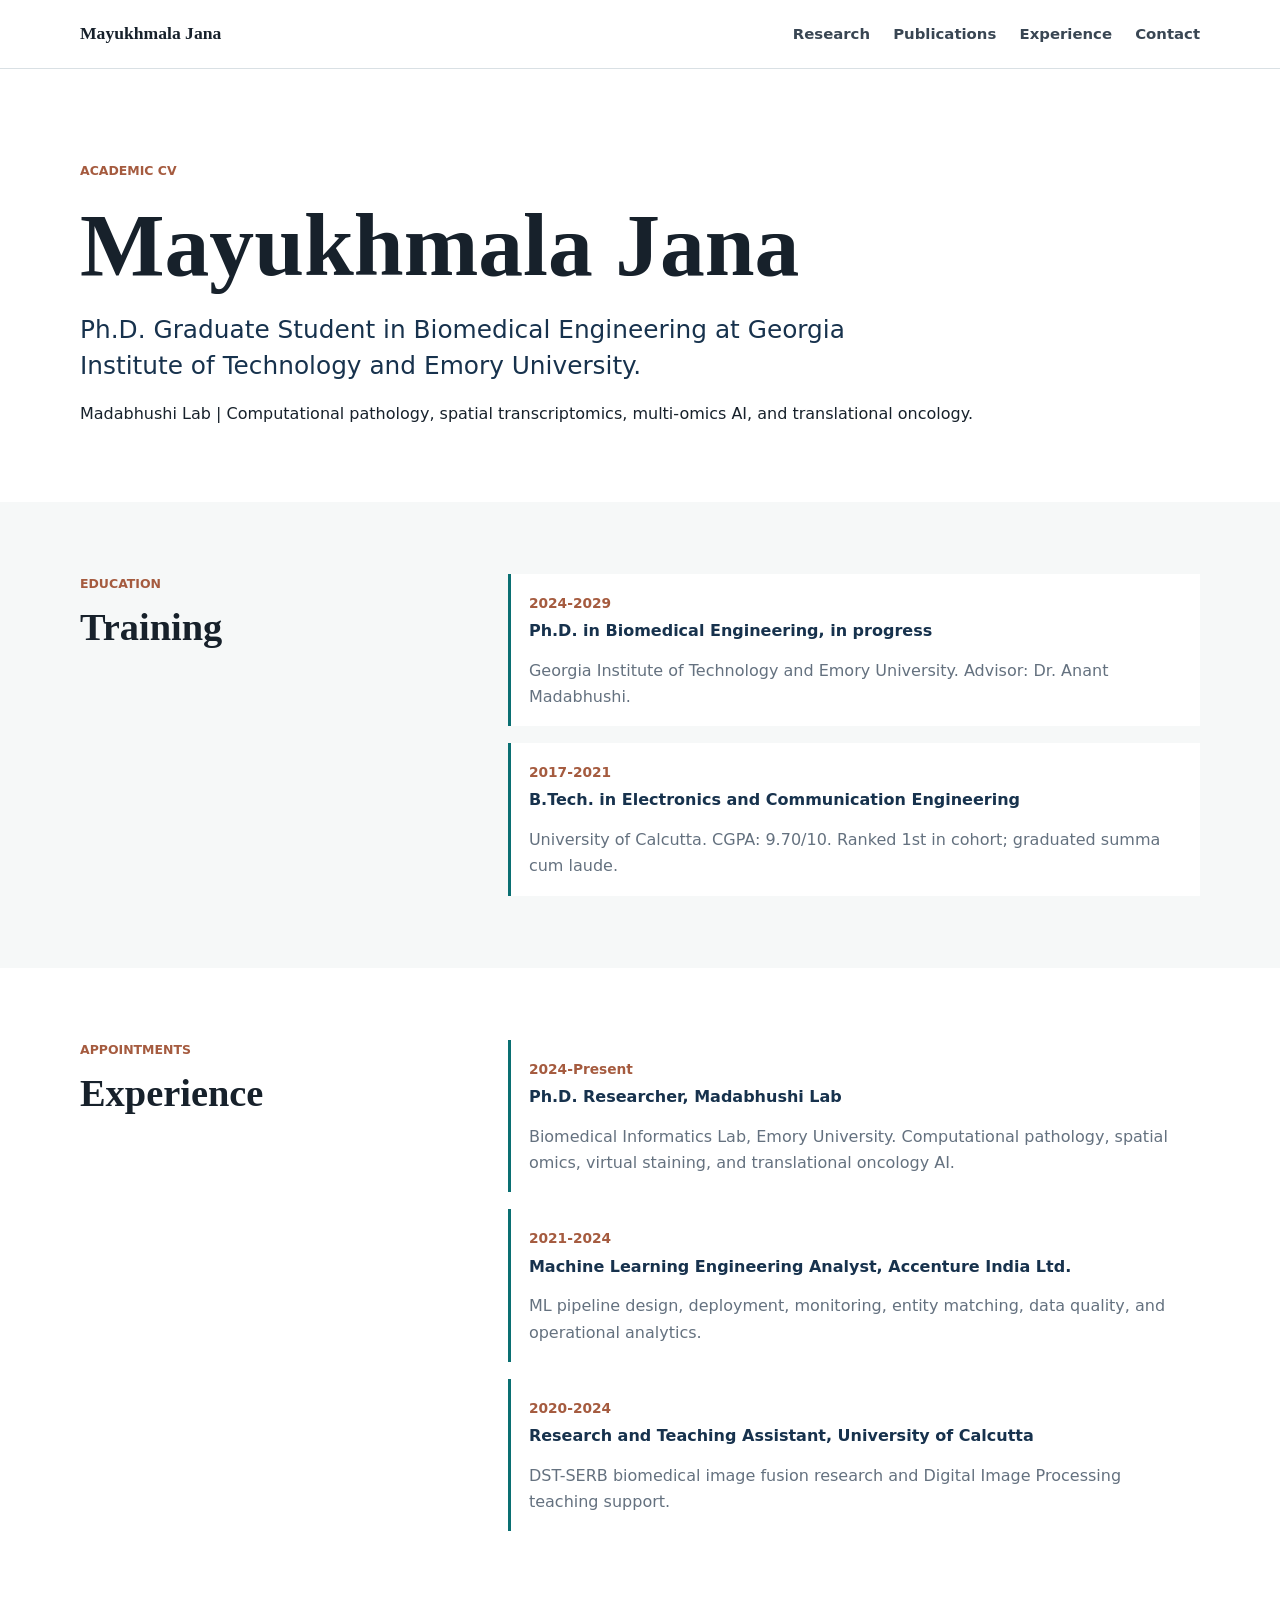
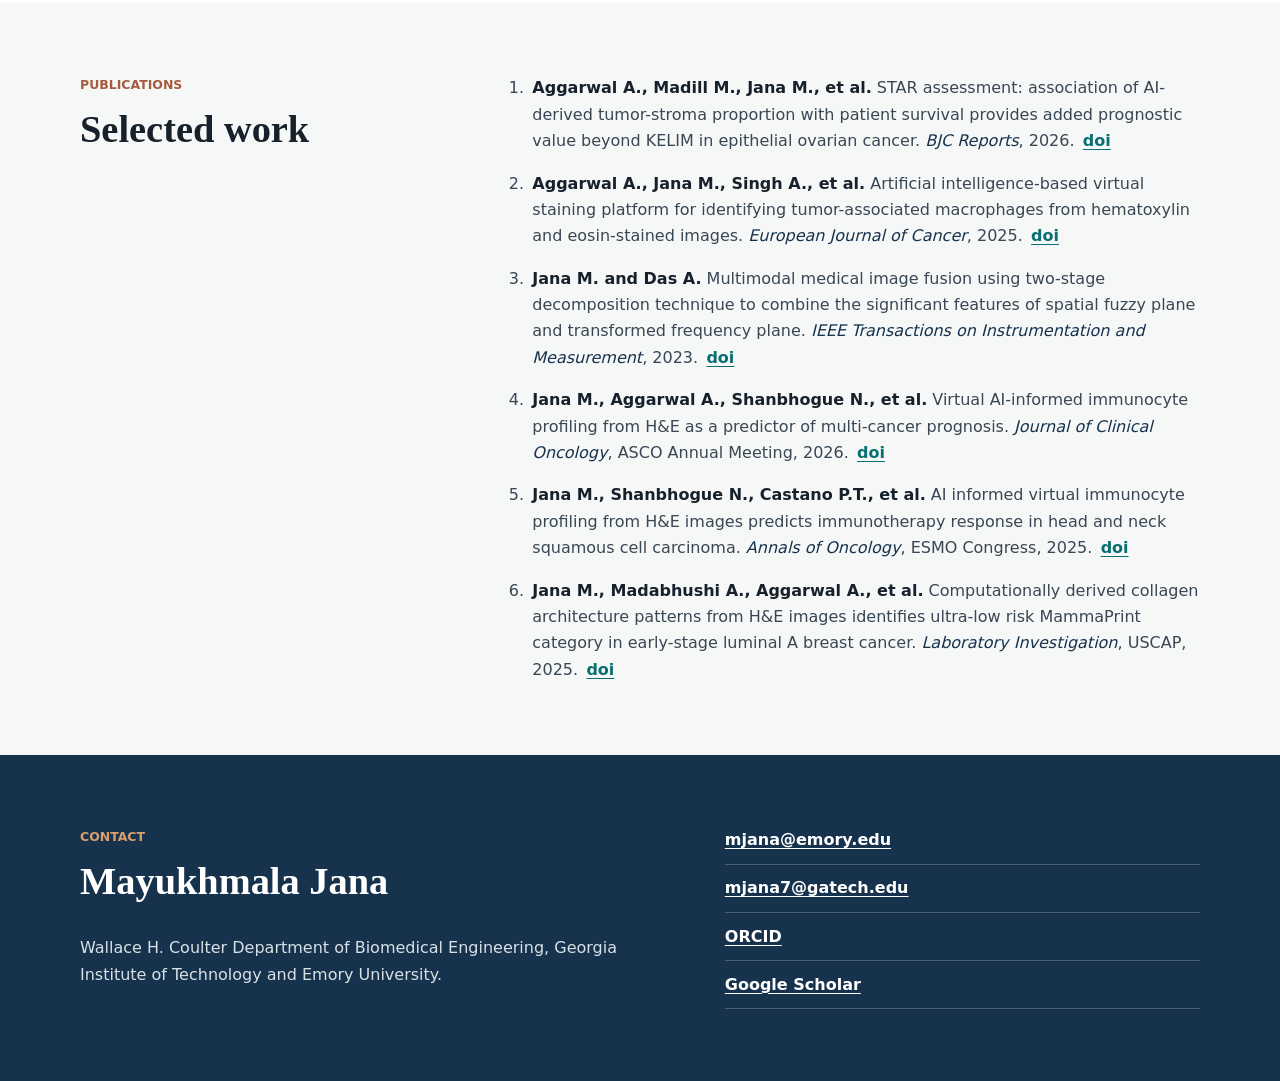
==== cv.html @ d1a008d0 "Add files via upload" ====
<!doctype html>
<html lang="en">
  <head>
    <meta charset="utf-8" />
    <meta name="viewport" content="width=device-width, initial-scale=1" />
    <title>CV | Mayukhmala Jana</title>
    <meta name="description" content="Academic CV of Mayukhmala Jana." />
    <link rel="canonical" href="https://mayukhmalajana.github.io/cv.html" />
    <link rel="stylesheet" href="styles.css" />
  </head>
  <body>
    <a class="skip-link" href="#main">Skip to content</a>
    <header class="site-header">
      <div class="header-inner">
        <a class="site-name" href="index.html">Mayukhmala Jana</a>
        <nav class="nav" aria-label="Primary navigation">
          <a href="index.html#research">Research</a>
          <a href="index.html#publications">Publications</a>
          <a href="index.html#experience">Experience</a>
          <a href="index.html#contact">Contact</a>
        </nav>
      </div>
    </header>

    <main id="main">
      <section class="intro cv-intro">
        <p class="kicker">Academic CV</p>
        <h1>Mayukhmala Jana</h1>
        <p class="lead">
          Ph.D. Graduate Student in Biomedical Engineering at Georgia Institute of Technology and Emory University.
        </p>
        <p>
          Madabhushi Lab | Computational pathology, spatial transcriptomics, multi-omics AI, and translational oncology.
        </p>
      </section>

      <section class="section section-muted">
        <div class="section-layout">
          <div class="section-title">
            <p class="kicker">Education</p>
            <h2>Training</h2>
          </div>
          <div class="section-body">
            <div class="timeline">
              <article>
                <span class="date">2024-2029</span>
                <h3>Ph.D. in Biomedical Engineering, in progress</h3>
                <p>Georgia Institute of Technology and Emory University. Advisor: Dr. Anant Madabhushi.</p>
              </article>
              <article>
                <span class="date">2017-2021</span>
                <h3>B.Tech. in Electronics and Communication Engineering</h3>
                <p>University of Calcutta. CGPA: 9.70/10. Ranked 1st in cohort; graduated summa cum laude.</p>
              </article>
            </div>
          </div>
        </div>
      </section>

      <section class="section">
        <div class="section-layout">
          <div class="section-title">
            <p class="kicker">Appointments</p>
            <h2>Experience</h2>
          </div>
          <div class="section-body">
            <div class="timeline">
              <article>
                <span class="date">2024-Present</span>
                <h3>Ph.D. Researcher, Madabhushi Lab</h3>
                <p>Biomedical Informatics Lab, Emory University. Computational pathology, spatial omics, virtual staining, and translational oncology AI.</p>
              </article>
              <article>
                <span class="date">2021-2024</span>
                <h3>Machine Learning Engineering Analyst, Accenture India Ltd.</h3>
                <p>ML pipeline design, deployment, monitoring, entity matching, data quality, and operational analytics.</p>
              </article>
              <article>
                <span class="date">2020-2024</span>
                <h3>Research and Teaching Assistant, University of Calcutta</h3>
                <p>DST-SERB biomedical image fusion research and Digital Image Processing teaching support.</p>
              </article>
            </div>
          </div>
        </div>
      </section>

      <section class="section section-muted">
        <div class="section-layout">
          <div class="section-title">
            <p class="kicker">Publications</p>
            <h2>Selected work</h2>
          </div>
          <div class="section-body">
            <ol class="publication-list">
              <li><strong>Aggarwal A., Madill M., Jana M., et al.</strong> STAR assessment: association of AI-derived tumor-stroma proportion with patient survival provides added prognostic value beyond KELIM in epithelial ovarian cancer. <em>BJC Reports</em>, 2026. <a href="https://doi.org/10.1038/s44276-026-00205-1">doi</a></li>
              <li><strong>Aggarwal A., Jana M., Singh A., et al.</strong> Artificial intelligence-based virtual staining platform for identifying tumor-associated macrophages from hematoxylin and eosin-stained images. <em>European Journal of Cancer</em>, 2025. <a href="https://doi.org/10.1016/j.ejca.2025.115390">doi</a></li>
              <li><strong>Jana M. and Das A.</strong> Multimodal medical image fusion using two-stage decomposition technique to combine the significant features of spatial fuzzy plane and transformed frequency plane. <em>IEEE Transactions on Instrumentation and Measurement</em>, 2023. <a href="https://doi.org/10.1109/TIM.2023.3240222">doi</a></li>
              <li><strong>Jana M., Aggarwal A., Shanbhogue N., et al.</strong> Virtual AI-informed immunocyte profiling from H&amp;E as a predictor of multi-cancer prognosis. <em>Journal of Clinical Oncology</em>, ASCO Annual Meeting, 2026. <a href="https://doi.org/10.1200/jco.2026.44.16_suppl.3118">doi</a></li>
              <li><strong>Jana M., Shanbhogue N., Castano P.T., et al.</strong> AI informed virtual immunocyte profiling from H&amp;E images predicts immunotherapy response in head and neck squamous cell carcinoma. <em>Annals of Oncology</em>, ESMO Congress, 2025. <a href="https://doi.org/10.1016/j.annonc.2025.08.2037">doi</a></li>
              <li><strong>Jana M., Madabhushi A., Aggarwal A., et al.</strong> Computationally derived collagen architecture patterns from H&amp;E images identifies ultra-low risk MammaPrint category in early-stage luminal A breast cancer. <em>Laboratory Investigation</em>, USCAP, 2025. <a href="https://doi.org/10.1016/j.labinv.2024.102395">doi</a></li>
            </ol>
          </div>
        </div>
      </section>

      <section class="contact">
        <div class="contact-inner">
          <div>
            <p class="kicker">Contact</p>
            <h2>Mayukhmala Jana</h2>
            <p>Wallace H. Coulter Department of Biomedical Engineering, Georgia Institute of Technology and Emory University.</p>
          </div>
          <div class="contact-links">
            <a href="mailto:mjana@emory.edu">mjana@emory.edu</a>
            <a href="mailto:mjana7@gatech.edu">mjana7@gatech.edu</a>
            <a href="https://orcid.org/0000-0002-0179-8240">ORCID</a>
            <a href="https://scholar.google.com/citations?user=GuKIK5QAAAAJ">Google Scholar</a>
          </div>
        </div>
      </section>
    </main>
  </body>
</html>
---- styles.css ----
:root {
  --ink: #17212b;
  --ink-soft: #394653;
  --muted: #64717f;
  --paper: #ffffff;
  --paper-alt: #f6f8f8;
  --line: #d9e0e4;
  --line-strong: #b8c4ca;
  --navy: #17324d;
  --teal: #0a6f72;
  --teal-soft: #e5f0f0;
  --accent: #a55b3f;
  --max: 1120px;
}

* {
  box-sizing: border-box;
}

html {
  scroll-behavior: smooth;
}

body {
  margin: 0;
  color: var(--ink);
  background: var(--paper);
  font-family: Inter, ui-sans-serif, system-ui, -apple-system, BlinkMacSystemFont, "Segoe UI", sans-serif;
  font-size: 16px;
  line-height: 1.65;
  text-rendering: optimizeLegibility;
}

a {
  color: var(--teal);
  text-decoration-thickness: 1px;
  text-underline-offset: 3px;
}

a:hover,
a:focus-visible {
  color: var(--navy);
}

.skip-link {
  position: absolute;
  left: 1rem;
  top: -4rem;
  z-index: 20;
  background: var(--navy);
  color: #fff;
  padding: 0.75rem 1rem;
}

.skip-link:focus {
  top: 1rem;
}

.site-header {
  position: sticky;
  top: 0;
  z-index: 10;
  border-bottom: 1px solid var(--line);
  background: rgba(255, 255, 255, 0.96);
  backdrop-filter: blur(14px);
}

.header-inner,
.intro,
.section,
.contact-inner,
.footer {
  width: min(var(--max), calc(100% - 40px));
  margin: 0 auto;
}

.header-inner {
  display: flex;
  align-items: center;
  justify-content: space-between;
  gap: 1.25rem;
  min-height: 68px;
}

.site-name {
  color: var(--ink);
  font-family: Georgia, "Times New Roman", serif;
  font-size: 1.1rem;
  font-weight: 700;
  text-decoration: none;
}

.nav {
  display: flex;
  align-items: center;
  gap: clamp(0.8rem, 2vw, 1.45rem);
  color: var(--ink-soft);
  font-size: 0.93rem;
  font-weight: 650;
}

.nav a {
  color: inherit;
  text-decoration: none;
}

.intro {
  padding: 92px 0 58px;
}

.page-grid {
  display: grid;
  grid-template-columns: minmax(0, 1.45fr) minmax(280px, 0.55fr);
  gap: clamp(2rem, 6vw, 5rem);
  align-items: start;
}

.kicker {
  margin: 0 0 0.75rem;
  color: var(--accent);
  font-size: 0.78rem;
  font-weight: 750;
  text-transform: uppercase;
}

h1,
h2,
h3,
p {
  margin-top: 0;
}

h1,
h2 {
  color: var(--ink);
  font-family: Georgia, "Times New Roman", serif;
  font-weight: 700;
  line-height: 1.14;
}

h1 {
  max-width: 780px;
  margin-bottom: 1rem;
  font-size: clamp(3.25rem, 7vw, 5.8rem);
}

h2 {
  font-size: clamp(1.85rem, 3vw, 3rem);
}

h3 {
  color: var(--navy);
  font-size: 1rem;
  line-height: 1.35;
}

.lead {
  max-width: 780px;
  margin-bottom: 1.1rem;
  color: var(--navy);
  font-size: clamp(1.25rem, 2vw, 1.55rem);
  line-height: 1.45;
}

.intro-main > p:not(.kicker):not(.lead) {
  max-width: 760px;
  color: var(--ink-soft);
  font-size: 1.03rem;
}

.link-row {
  display: flex;
  flex-wrap: wrap;
  gap: 0.7rem;
  margin-top: 1.55rem;
}

.button {
  display: inline-flex;
  align-items: center;
  justify-content: center;
  min-height: 42px;
  border: 1px solid var(--line-strong);
  border-radius: 6px;
  background: #fff;
  color: var(--navy);
  padding: 0.62rem 0.9rem;
  font-size: 0.94rem;
  font-weight: 700;
  text-decoration: none;
}

.button.primary {
  border-color: var(--navy);
  background: var(--navy);
  color: #fff;
}

.profile-panel {
  border-top: 4px solid var(--navy);
  background: var(--paper-alt);
  padding: 1.25rem;
}

.profile-panel dl {
  display: grid;
  gap: 1rem;
  margin: 0;
}

.profile-panel dt {
  margin-bottom: 0.2rem;
  color: var(--muted);
  font-size: 0.74rem;
  font-weight: 800;
  text-transform: uppercase;
}

.profile-panel dd {
  margin: 0;
  color: var(--ink);
  font-weight: 650;
  line-height: 1.45;
}

.visual-band {
  border-top: 1px solid var(--line);
  border-bottom: 1px solid var(--line);
  background: var(--paper-alt);
}

.visual-band__image {
  width: min(var(--max), calc(100% - 40px));
  height: 18px;
  margin: 0 auto;
  background: linear-gradient(90deg, var(--navy), var(--teal) 45%, var(--accent));
}

.section {
  padding: 72px 0;
}

.section-muted {
  width: 100%;
  max-width: none;
  background: var(--paper-alt);
}

.section-muted > .section-layout,
.section-muted > .contact-inner {
  width: min(var(--max), calc(100% - 40px));
  margin: 0 auto;
}

.section-layout {
  display: grid;
  grid-template-columns: minmax(240px, 0.34fr) minmax(0, 0.66fr);
  gap: clamp(2rem, 6vw, 4.5rem);
  align-items: start;
}

.section-title h2 {
  margin-bottom: 0;
}

.section-body > p {
  color: var(--ink-soft);
  font-size: 1.03rem;
}

.research-list {
  display: grid;
  grid-template-columns: repeat(2, minmax(0, 1fr));
  border-top: 1px solid var(--line);
  border-left: 1px solid var(--line);
}

.research-list article {
  min-height: 190px;
  border-right: 1px solid var(--line);
  border-bottom: 1px solid var(--line);
  background: #fff;
  padding: 1.15rem;
}

.research-list p,
.timeline p,
.skills-grid p {
  margin-bottom: 0;
  color: var(--muted);
}

.timeline {
  display: grid;
  gap: 1.05rem;
}

.timeline article {
  border-left: 3px solid var(--teal);
  background: #fff;
  padding: 1rem 1.1rem;
}

.date {
  display: inline-block;
  margin-bottom: 0.35rem;
  color: var(--accent);
  font-size: 0.86rem;
  font-weight: 800;
}

.plain-list {
  display: grid;
  gap: 0.75rem;
  margin: 0;
  padding: 0;
  list-style: none;
}

.plain-list li {
  border-bottom: 1px solid var(--line);
  padding-bottom: 0.75rem;
  color: var(--ink-soft);
}

.pub-heading {
  margin: 2rem 0 0.85rem;
  padding-top: 1.25rem;
  border-top: 1px solid var(--line);
}

.pub-heading:first-child {
  margin-top: 0;
  padding-top: 0;
  border-top: 0;
}

.publication-list {
  display: grid;
  gap: 1rem;
  margin: 0;
  padding-left: 1.3rem;
}

.publication-list li {
  padding-left: 0.2rem;
  color: var(--ink-soft);
}

.publication-list strong {
  color: var(--ink);
}

.publication-list em {
  color: var(--navy);
  font-style: italic;
}

.publication-list a {
  display: inline-block;
  margin-left: 0.2rem;
  font-weight: 650;
  overflow-wrap: anywhere;
}

.subheading {
  margin: 2rem 0 0.9rem;
  padding-top: 1.3rem;
  border-top: 1px solid var(--line);
}

.skills-grid {
  display: grid;
  grid-template-columns: repeat(2, minmax(0, 1fr));
  gap: 1rem 1.3rem;
}

.skills-grid div {
  border-top: 3px solid var(--teal);
  background: #fff;
  padding: 1rem 1.05rem;
}

.contact {
  background: var(--navy);
  color: #fff;
}

.contact-inner {
  display: grid;
  grid-template-columns: minmax(0, 0.55fr) minmax(0, 0.45fr);
  gap: clamp(2rem, 6vw, 4rem);
  padding: 72px 0;
}

.contact h2,
.contact p {
  color: #fff;
}

.contact .kicker {
  color: #d8a06f;
}

.contact p {
  color: #d8e1e5;
}

.contact-links {
  display: grid;
  gap: 0.65rem;
}

.contact-links a {
  border-bottom: 1px solid rgba(255, 255, 255, 0.22);
  color: #fff;
  padding-bottom: 0.65rem;
  font-weight: 700;
  overflow-wrap: anywhere;
}

.footer {
  padding: 26px 0;
  color: var(--muted);
  font-size: 0.92rem;
}

.footer p {
  margin: 0;
}

@media (max-width: 900px) {
  .page-grid,
  .section-layout,
  .contact-inner {
    grid-template-columns: 1fr;
  }

  .intro {
    padding-top: 64px;
  }

  .profile-panel {
    max-width: 560px;
  }

  .research-list,
  .skills-grid {
    grid-template-columns: 1fr;
  }
}

@media (max-width: 680px) {
  .header-inner,
  .intro,
  .section,
  .section-muted > .section-layout,
  .contact-inner,
  .footer,
  .visual-band__image {
    width: min(100% - 28px, var(--max));
  }

  .header-inner {
    align-items: flex-start;
    flex-direction: column;
    min-height: 0;
    padding: 0.85rem 0;
  }

  .nav {
    flex-wrap: wrap;
    gap: 0.55rem 0.9rem;
  }

  h1 {
    font-size: 3rem;
  }

  .link-row {
    display: grid;
  }

  .button {
    width: 100%;
  }

  .section,
  .contact-inner {
    padding: 52px 0;
  }
}

@media (prefers-reduced-motion: reduce) {
  *,
  *::before,
  *::after {
    scroll-behavior: auto !important;
  }
}
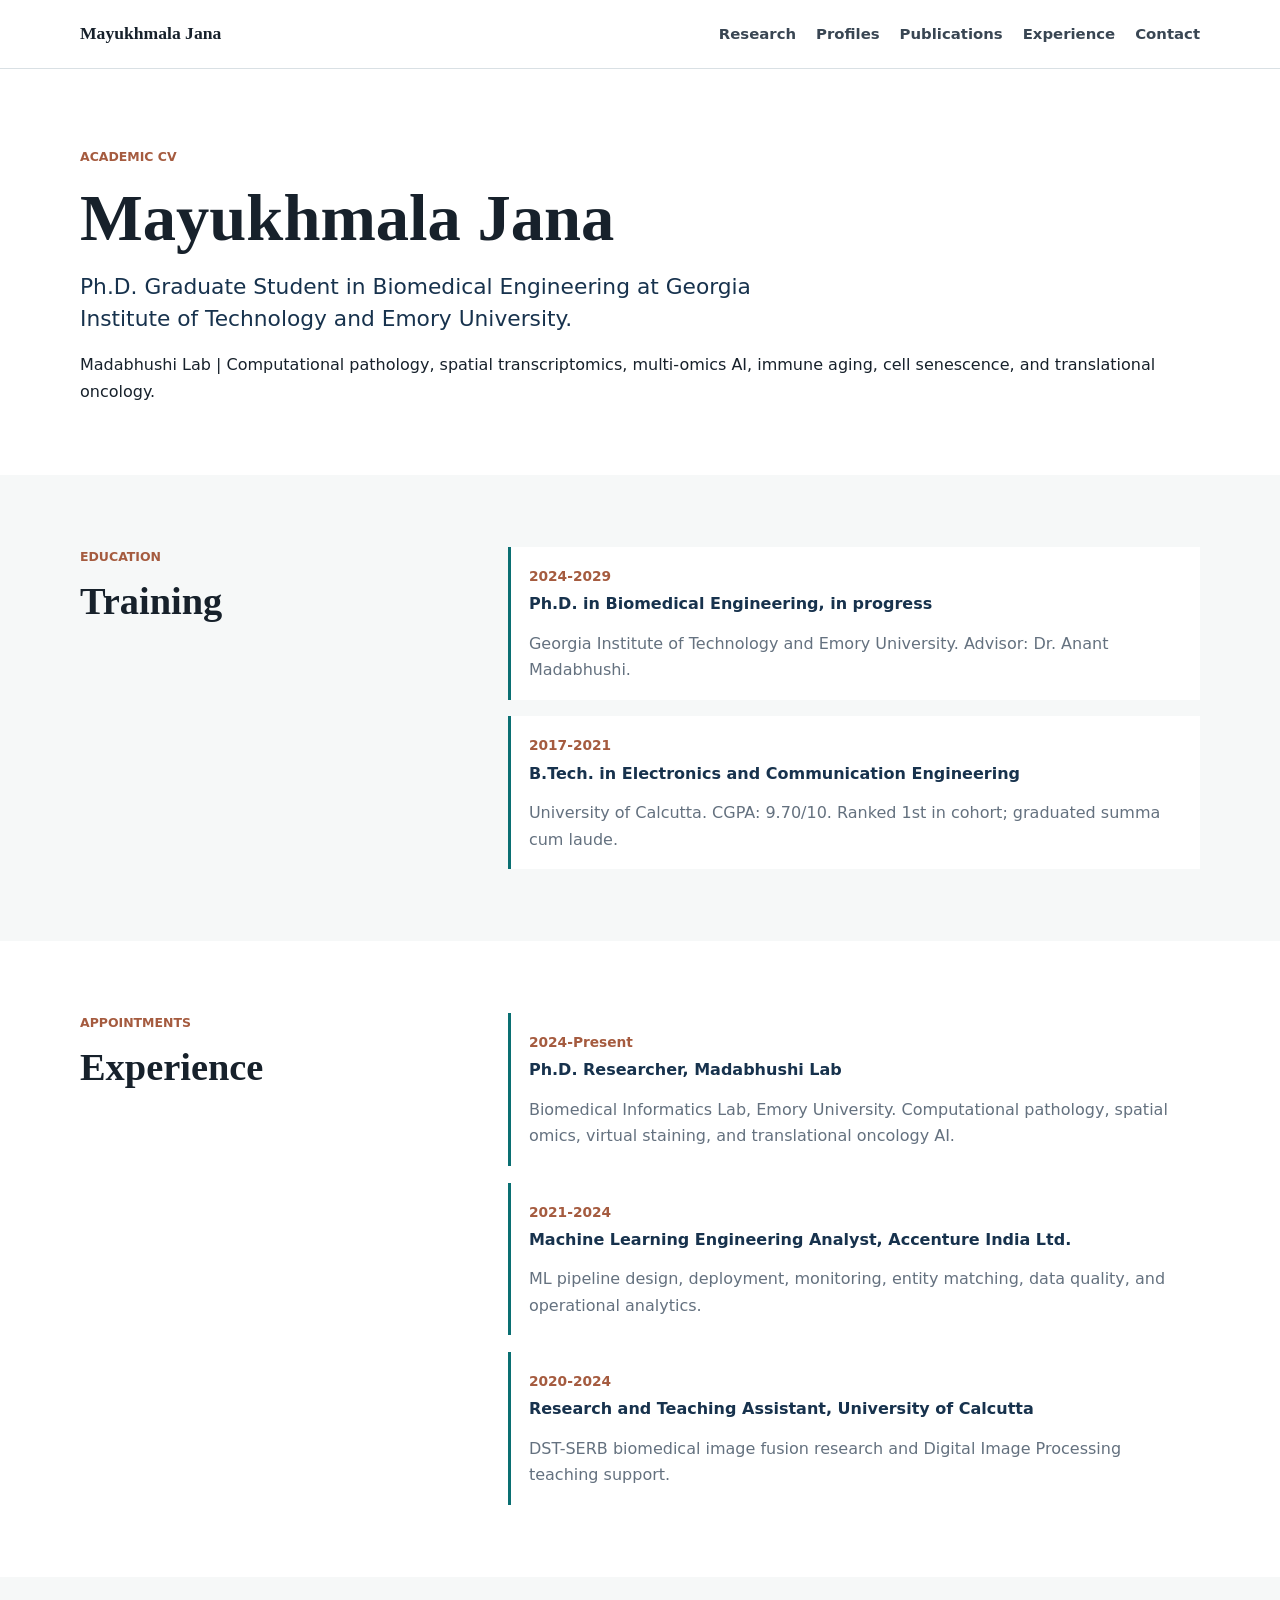
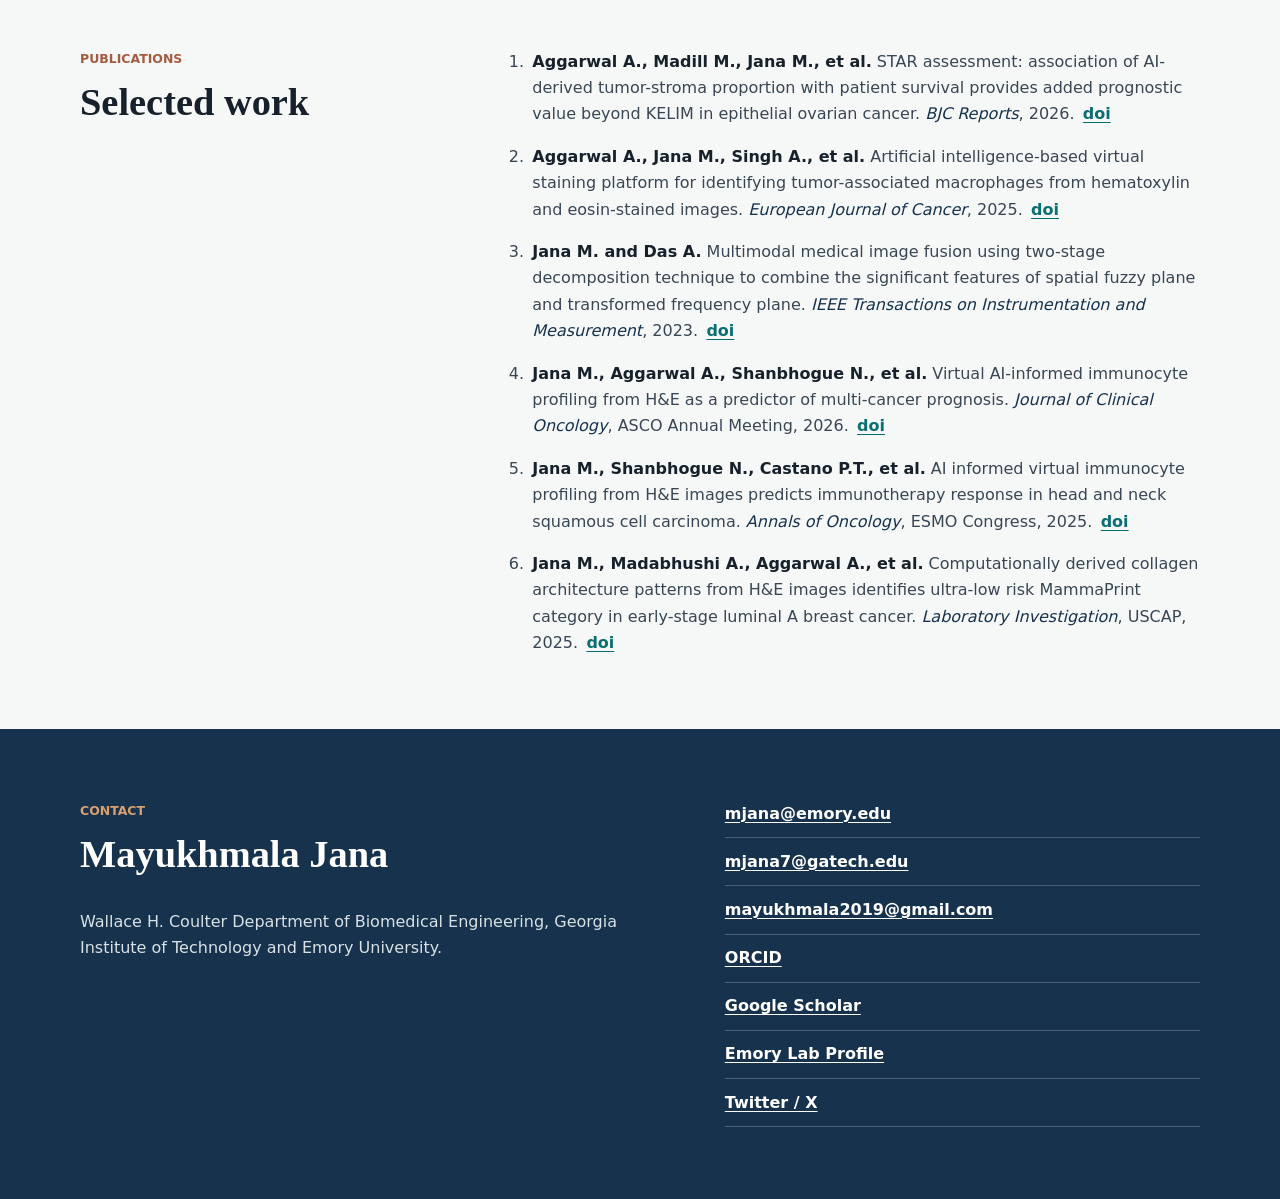
==== commit 946d153a: "Add files via upload" ====
--- a/cv.html
+++ b/cv.html
@@ -15,6 +15,7 @@
         <a class="site-name" href="index.html">Mayukhmala Jana</a>
         <nav class="nav" aria-label="Primary navigation">
           <a href="index.html#research">Research</a>
+          <a href="index.html#profiles">Profiles</a>
           <a href="index.html#publications">Publications</a>
           <a href="index.html#experience">Experience</a>
           <a href="index.html#contact">Contact</a>
@@ -30,7 +31,7 @@
           Ph.D. Graduate Student in Biomedical Engineering at Georgia Institute of Technology and Emory University.
         </p>
         <p>
-          Madabhushi Lab | Computational pathology, spatial transcriptomics, multi-omics AI, and translational oncology.
+          Madabhushi Lab | Computational pathology, spatial transcriptomics, multi-omics AI, immune aging, cell senescence, and translational oncology.
         </p>
       </section>
 
@@ -114,8 +115,11 @@
           <div class="contact-links">
             <a href="mailto:mjana@emory.edu">mjana@emory.edu</a>
             <a href="mailto:mjana7@gatech.edu">mjana7@gatech.edu</a>
+            <a href="mailto:mayukhmala2019@gmail.com">mayukhmala2019@gmail.com</a>
             <a href="https://orcid.org/0000-0002-0179-8240">ORCID</a>
             <a href="https://scholar.google.com/citations?user=GuKIK5QAAAAJ">Google Scholar</a>
+            <a href="https://med.emory.edu/departments/radiology/research/research-labs/madabhushi-lab/staff-profiles/jana-mayukhmala.html">Emory Lab Profile</a>
+            <a href="https://x.com/MayukhmalaJ">Twitter / X</a>
           </div>
         </div>
       </section>
--- a/styles.css
+++ b/styles.css
@@ -21,6 +21,11 @@
   scroll-behavior: smooth;
 }
 
+html,
+body {
+  overflow-x: hidden;
+}
+
 body {
   margin: 0;
   color: var(--ink);
@@ -78,8 +83,9 @@
   display: flex;
   align-items: center;
   justify-content: space-between;
-  gap: 1.25rem;
+  gap: 1rem 1.5rem;
   min-height: 68px;
+  flex-wrap: wrap;
 }
 
 .site-name {
@@ -88,15 +94,20 @@
   font-size: 1.1rem;
   font-weight: 700;
   text-decoration: none;
+  white-space: nowrap;
 }
 
 .nav {
   display: flex;
   align-items: center;
-  gap: clamp(0.8rem, 2vw, 1.45rem);
+  justify-content: flex-end;
+  flex: 1 1 360px;
+  min-width: 0;
+  gap: clamp(0.65rem, 1.6vw, 1.25rem);
   color: var(--ink-soft);
   font-size: 0.93rem;
   font-weight: 650;
+  flex-wrap: wrap;
 }
 
 .nav a {
@@ -105,7 +116,7 @@
 }
 
 .intro {
-  padding: 92px 0 58px;
+  padding: 78px 0 54px;
 }
 
 .page-grid {
@@ -113,6 +124,10 @@
   grid-template-columns: minmax(0, 1.45fr) minmax(280px, 0.55fr);
   gap: clamp(2rem, 6vw, 5rem);
   align-items: start;
+}
+
+.intro-main {
+  min-width: 0;
 }
 
 .kicker {
@@ -139,9 +154,9 @@
 }
 
 h1 {
-  max-width: 780px;
+  max-width: 720px;
   margin-bottom: 1rem;
-  font-size: clamp(3.25rem, 7vw, 5.8rem);
+  font-size: clamp(2.65rem, 5.2vw, 4.75rem);
 }
 
 h2 {
@@ -155,10 +170,10 @@
 }
 
 .lead {
-  max-width: 780px;
+  max-width: 760px;
   margin-bottom: 1.1rem;
   color: var(--navy);
-  font-size: clamp(1.25rem, 2vw, 1.55rem);
+  font-size: clamp(1.12rem, 1.7vw, 1.36rem);
   line-height: 1.45;
 }
 
@@ -197,9 +212,24 @@
 }
 
 .profile-panel {
+  min-width: 0;
   border-top: 4px solid var(--navy);
   background: var(--paper-alt);
   padding: 1.25rem;
+}
+
+.portrait {
+  margin: 0 0 1.2rem;
+}
+
+.portrait img {
+  display: block;
+  width: 100%;
+  aspect-ratio: 1;
+  border: 1px solid var(--line);
+  border-radius: 6px;
+  background: #fff;
+  object-fit: cover;
 }
 
 .profile-panel dl {
@@ -430,6 +460,18 @@
 }
 
 @media (max-width: 900px) {
+  .header-inner {
+    align-items: flex-start;
+    flex-direction: column;
+    min-height: 0;
+    padding: 0.9rem 0;
+  }
+
+  .nav {
+    justify-content: flex-start;
+    flex: 0 1 auto;
+  }
+
   .page-grid,
   .section-layout,
   .contact-inner {
@@ -461,20 +503,13 @@
     width: min(100% - 28px, var(--max));
   }
 
-  .header-inner {
-    align-items: flex-start;
-    flex-direction: column;
-    min-height: 0;
-    padding: 0.85rem 0;
-  }
-
   .nav {
     flex-wrap: wrap;
     gap: 0.55rem 0.9rem;
   }
 
   h1 {
-    font-size: 3rem;
+    font-size: 2.55rem;
   }
 
   .link-row {
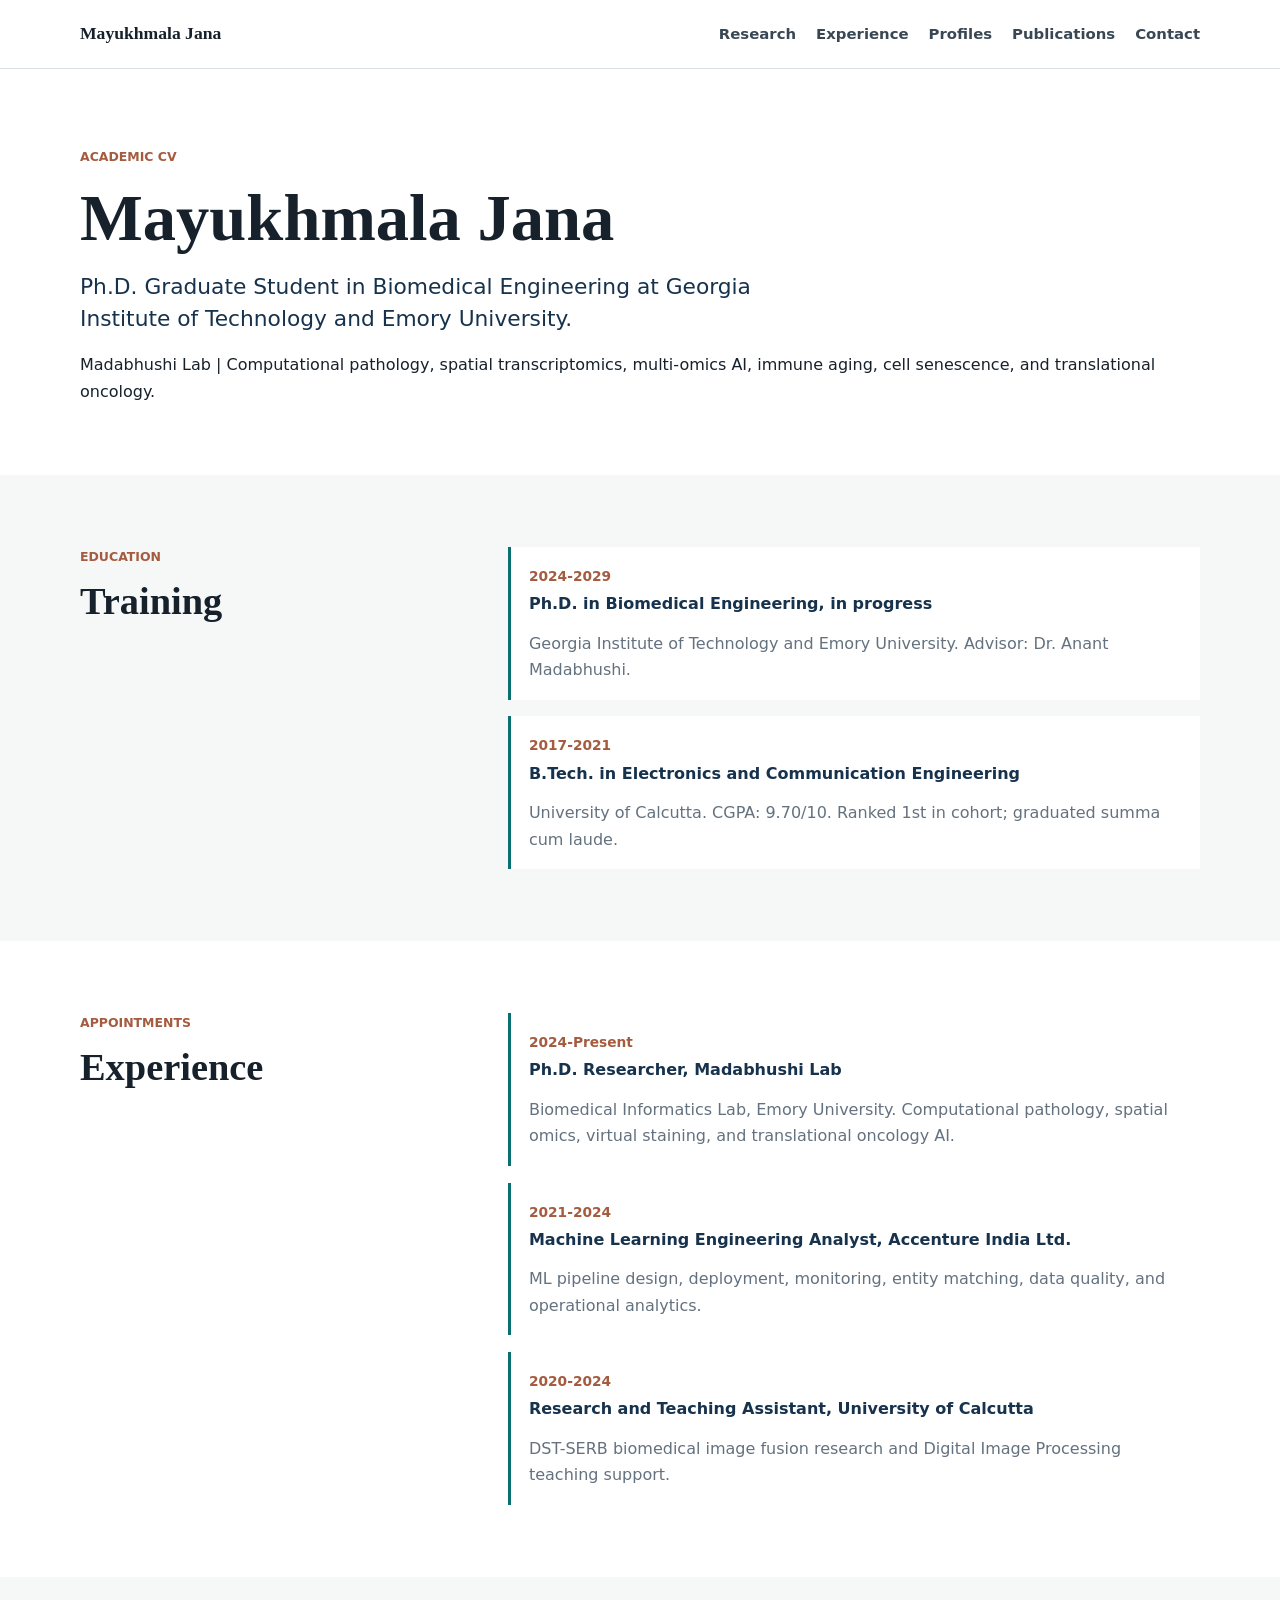
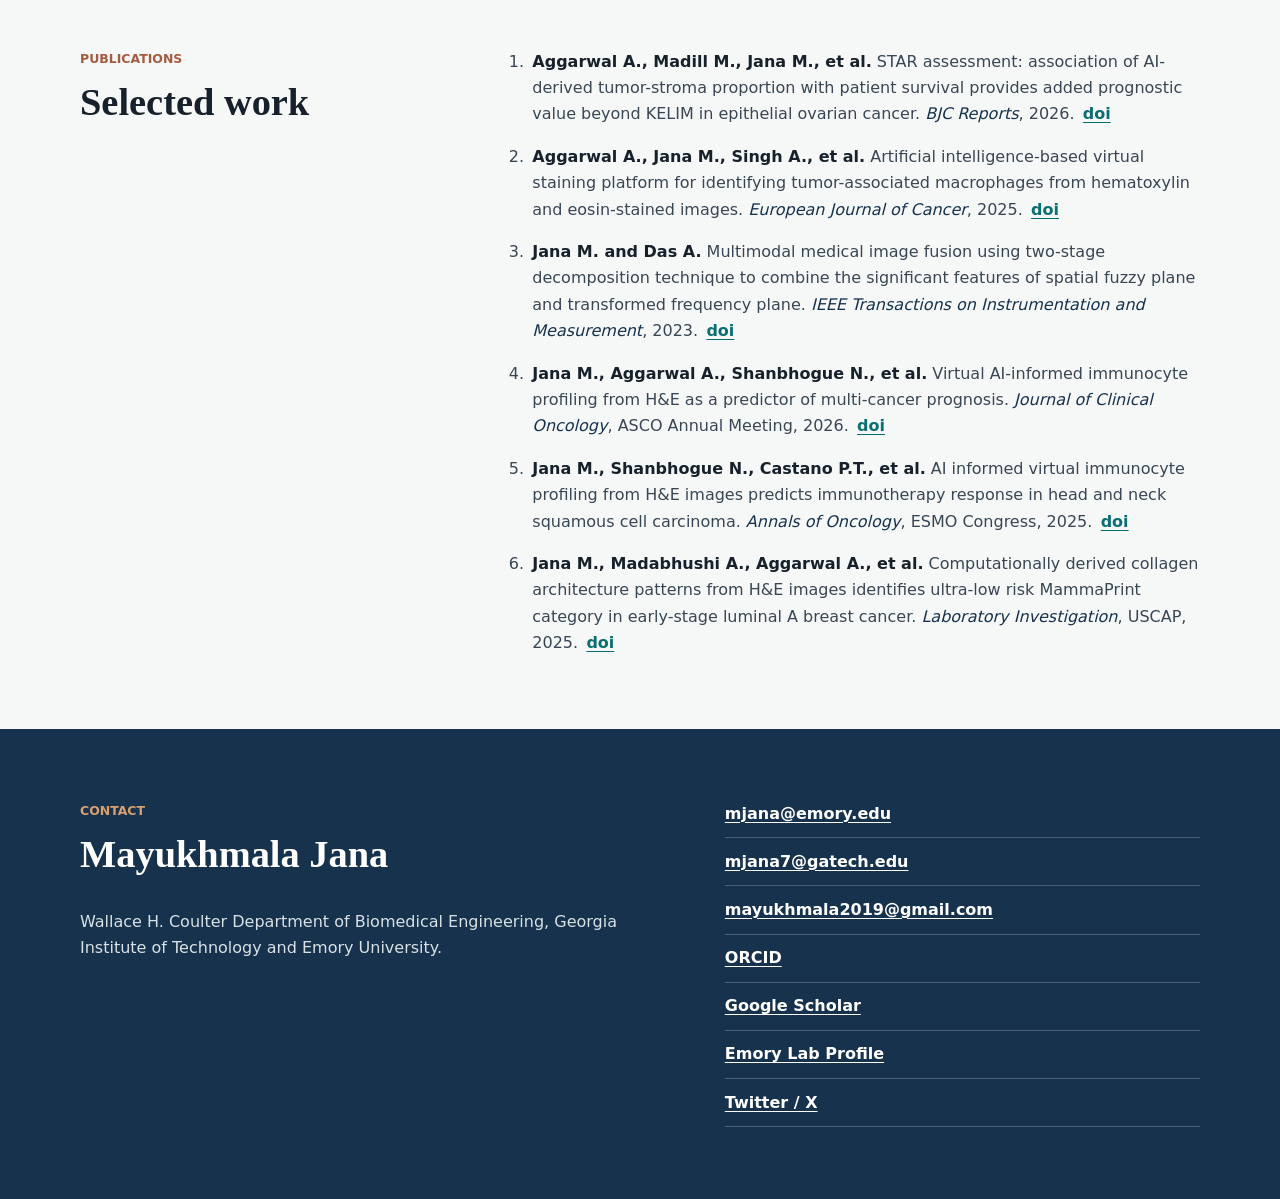
==== commit 40d75080: "Add files via upload" ====
--- a/cv.html
+++ b/cv.html
@@ -15,9 +15,9 @@
         <a class="site-name" href="index.html">Mayukhmala Jana</a>
         <nav class="nav" aria-label="Primary navigation">
           <a href="index.html#research">Research</a>
+          <a href="index.html#experience">Experience</a>
           <a href="index.html#profiles">Profiles</a>
           <a href="index.html#publications">Publications</a>
-          <a href="index.html#experience">Experience</a>
           <a href="index.html#contact">Contact</a>
         </nav>
       </div>
--- a/styles.css
+++ b/styles.css
@@ -219,7 +219,8 @@
 }
 
 .portrait {
-  margin: 0 0 1.2rem;
+  width: min(100%, 168px);
+  margin: 0 auto 1.2rem;
 }
 
 .portrait img {
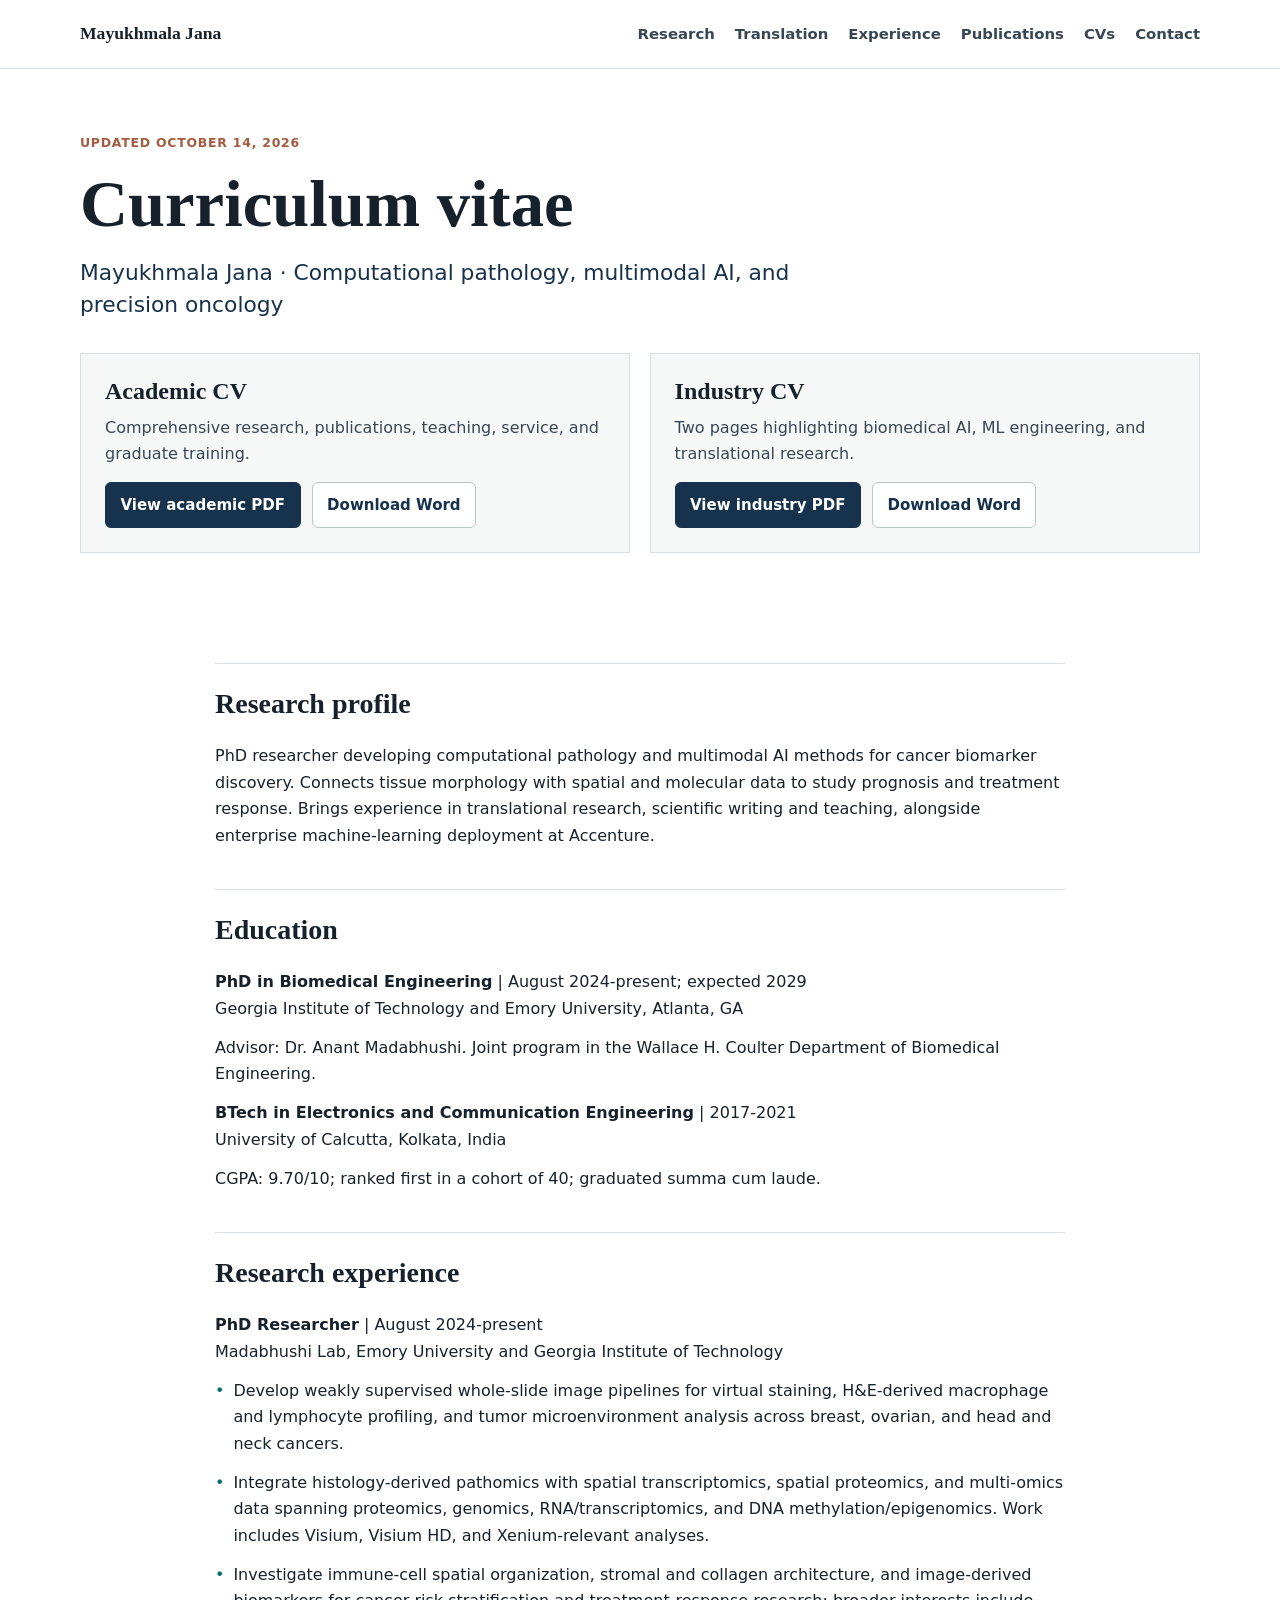
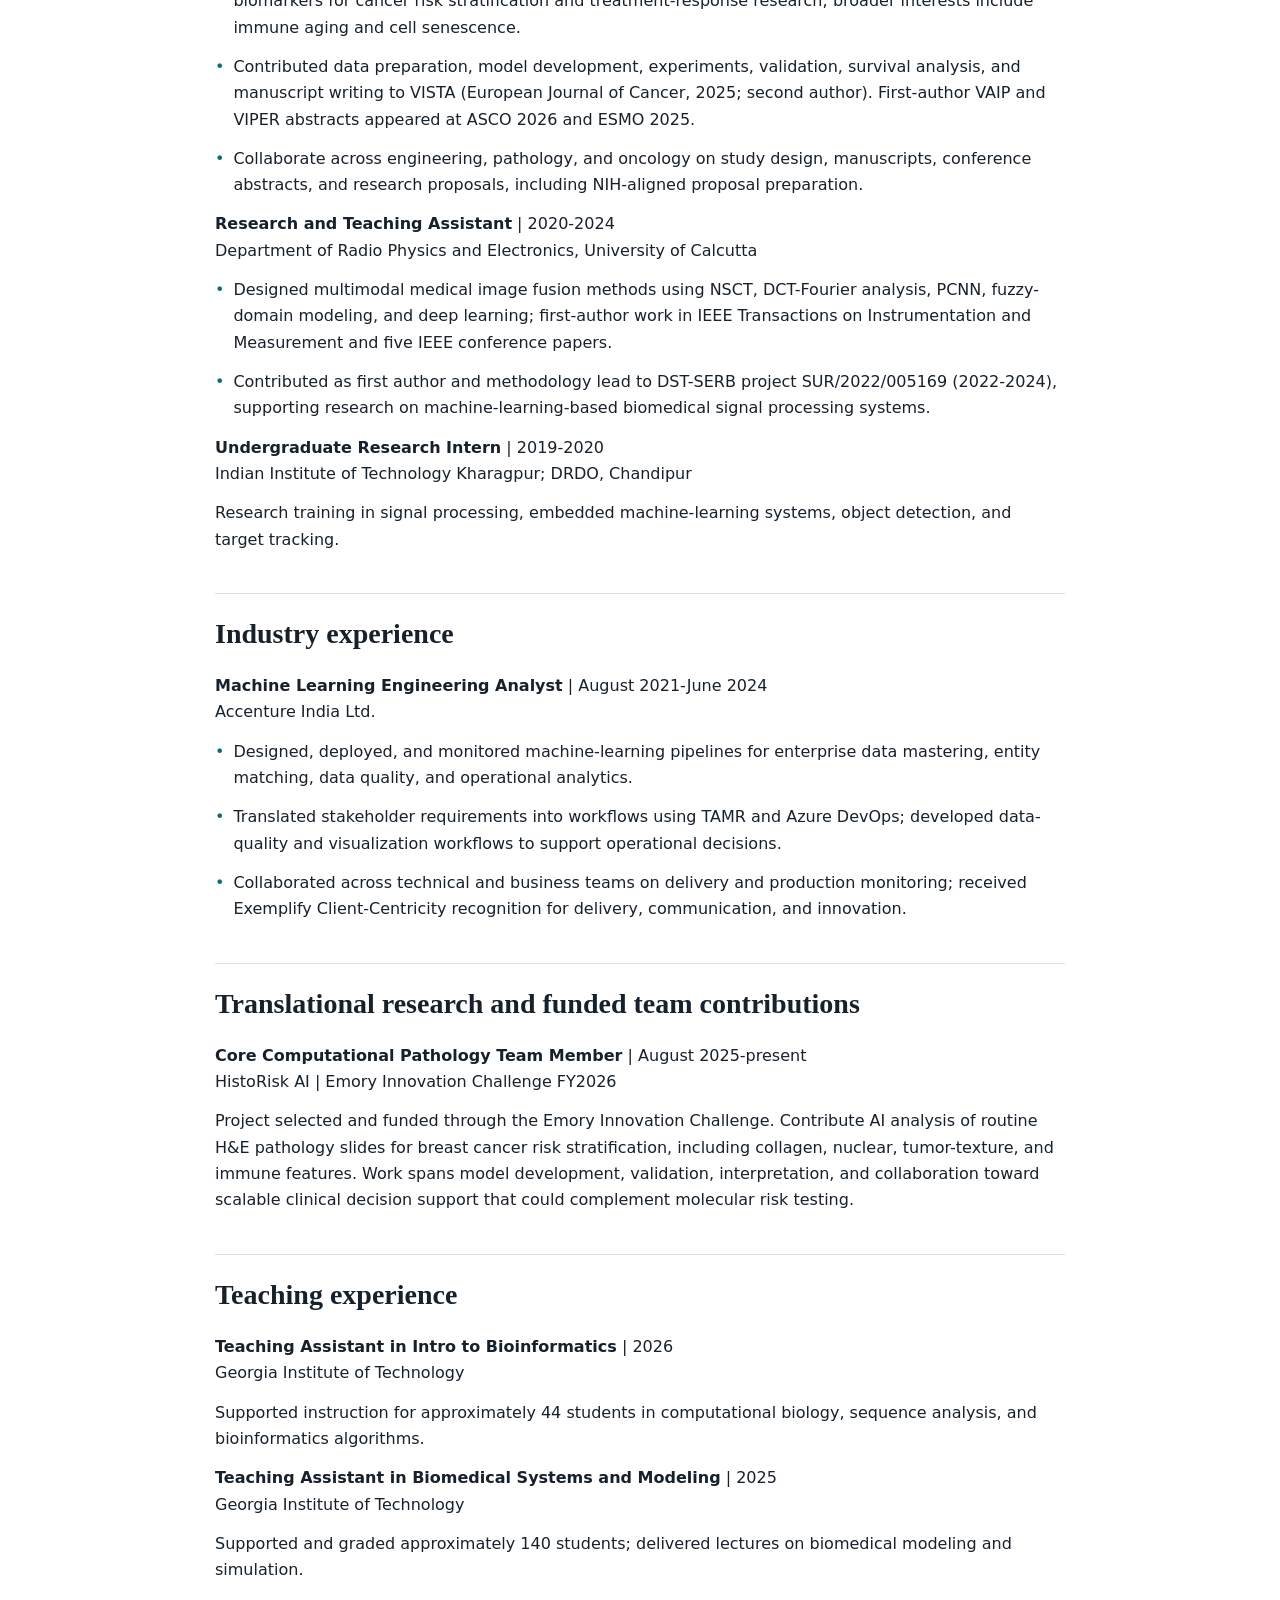
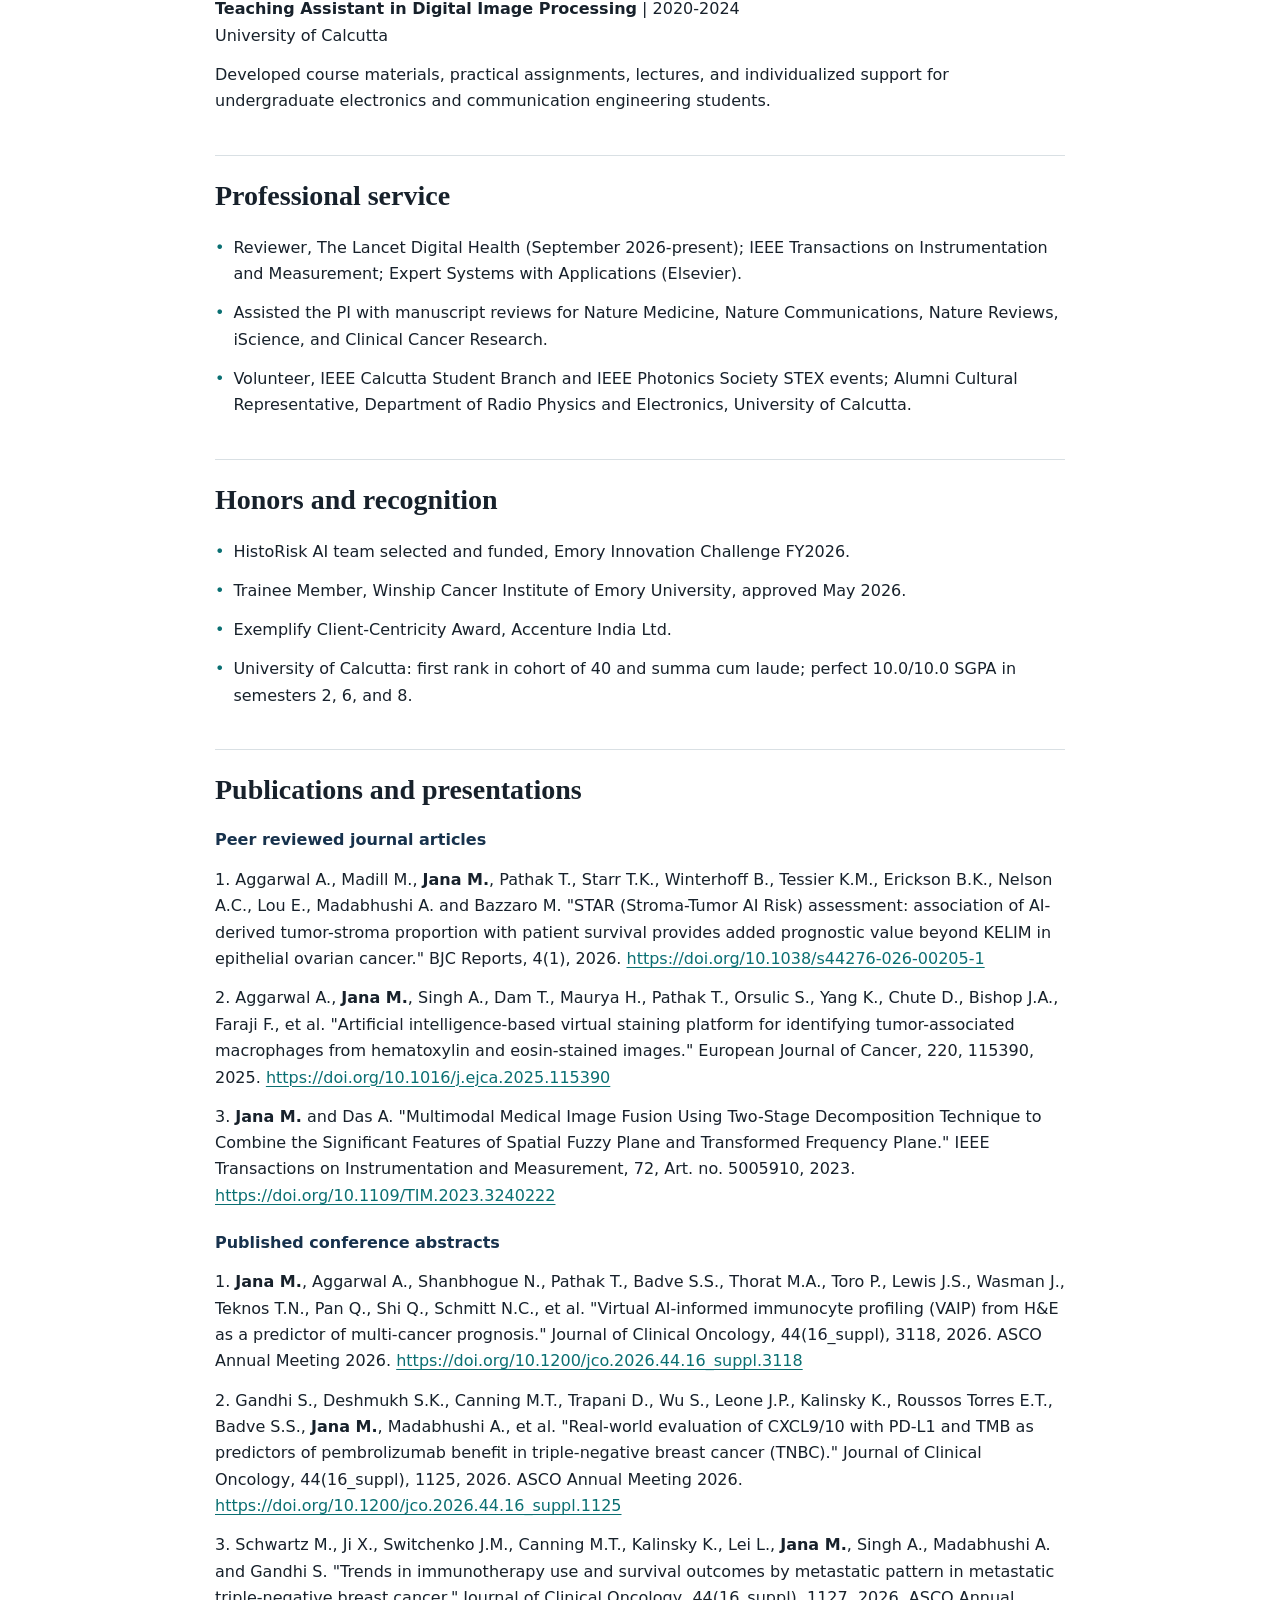
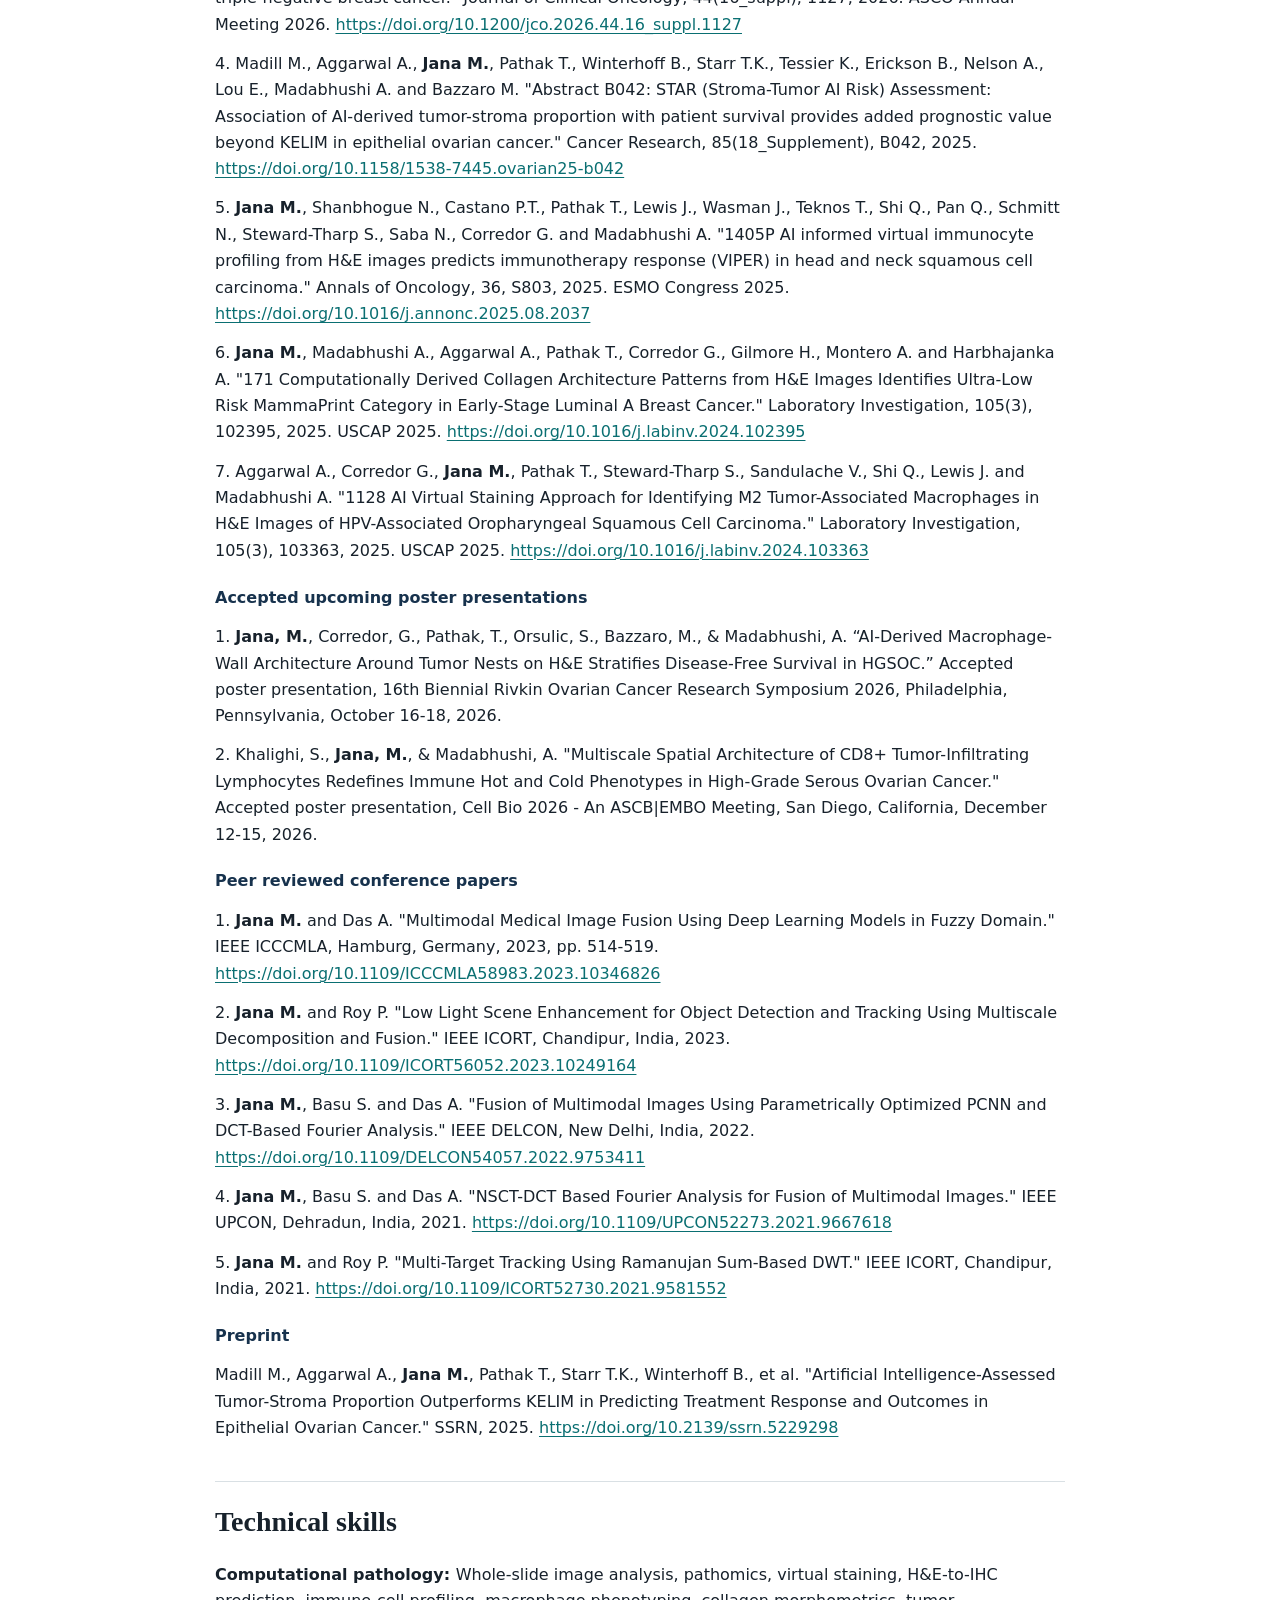
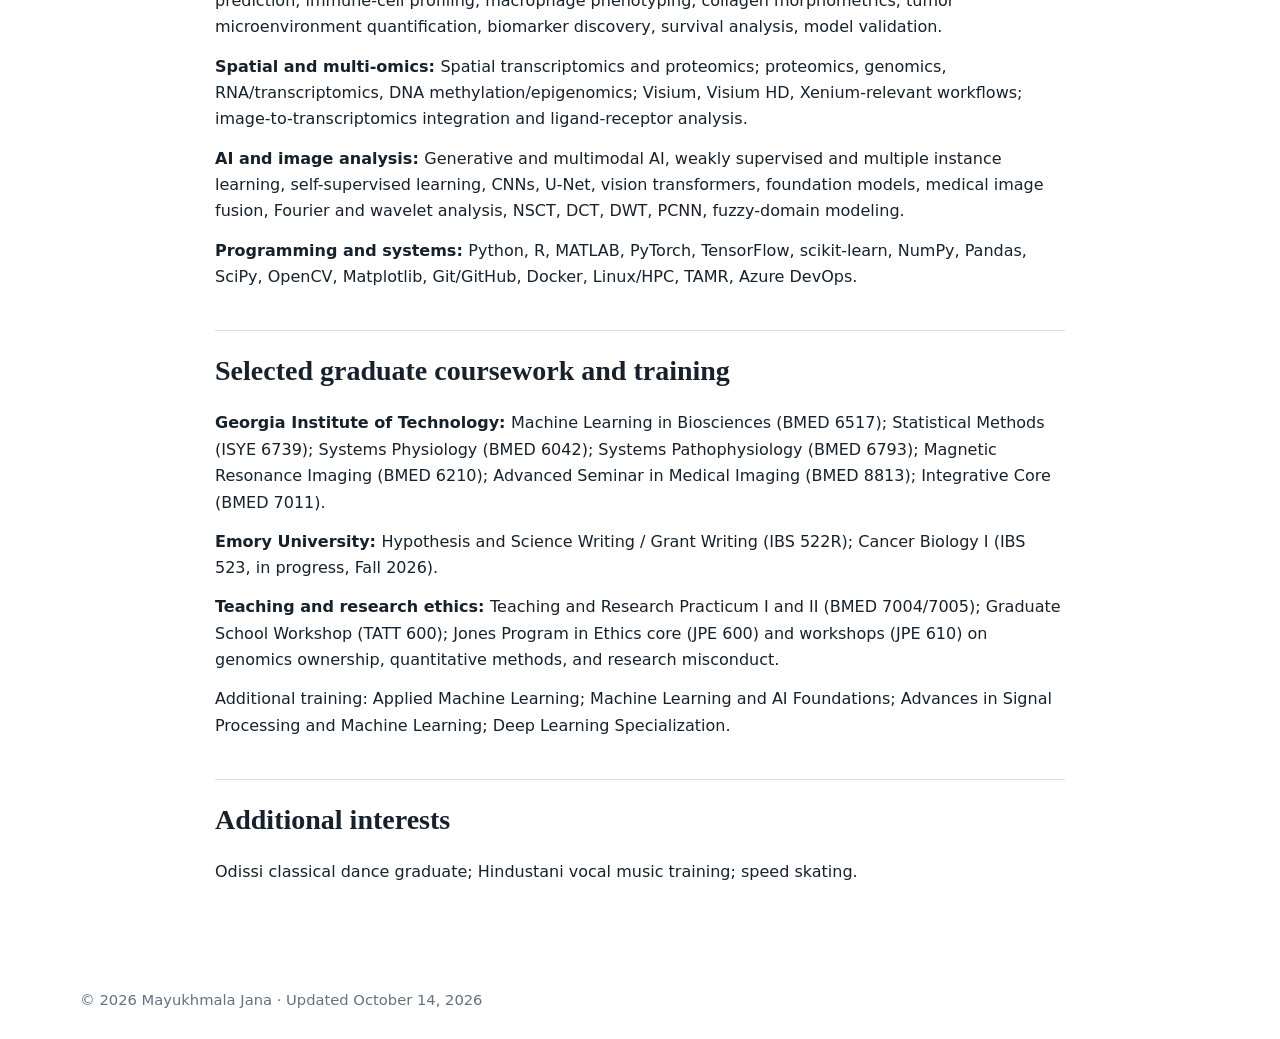
==== commit 53a7f111: "Update research profile and add dated academic and industry CVs Refresh research, translational work" ====
--- a/cv.html
+++ b/cv.html
@@ -1,128 +1,32 @@
-<!doctype html>
+<!DOCTYPE html>
+
 <html lang="en">
-  <head>
-    <meta charset="utf-8" />
-    <meta name="viewport" content="width=device-width, initial-scale=1" />
-    <title>CV | Mayukhmala Jana</title>
-    <meta name="description" content="Academic CV of Mayukhmala Jana." />
-    <link rel="canonical" href="https://mayukhmalajana.github.io/cv.html" />
-    <link rel="stylesheet" href="styles.css" />
-  </head>
-  <body>
-    <a class="skip-link" href="#main">Skip to content</a>
-    <header class="site-header">
-      <div class="header-inner">
-        <a class="site-name" href="index.html">Mayukhmala Jana</a>
-        <nav class="nav" aria-label="Primary navigation">
-          <a href="index.html#research">Research</a>
-          <a href="index.html#experience">Experience</a>
-          <a href="index.html#profiles">Profiles</a>
-          <a href="index.html#publications">Publications</a>
-          <a href="index.html#contact">Contact</a>
-        </nav>
-      </div>
-    </header>
-
-    <main id="main">
-      <section class="intro cv-intro">
-        <p class="kicker">Academic CV</p>
-        <h1>Mayukhmala Jana</h1>
-        <p class="lead">
-          Ph.D. Graduate Student in Biomedical Engineering at Georgia Institute of Technology and Emory University.
-        </p>
-        <p>
-          Madabhushi Lab | Computational pathology, spatial transcriptomics, multi-omics AI, immune aging, cell senescence, and translational oncology.
-        </p>
-      </section>
-
-      <section class="section section-muted">
-        <div class="section-layout">
-          <div class="section-title">
-            <p class="kicker">Education</p>
-            <h2>Training</h2>
-          </div>
-          <div class="section-body">
-            <div class="timeline">
-              <article>
-                <span class="date">2024-2029</span>
-                <h3>Ph.D. in Biomedical Engineering, in progress</h3>
-                <p>Georgia Institute of Technology and Emory University. Advisor: Dr. Anant Madabhushi.</p>
-              </article>
-              <article>
-                <span class="date">2017-2021</span>
-                <h3>B.Tech. in Electronics and Communication Engineering</h3>
-                <p>University of Calcutta. CGPA: 9.70/10. Ranked 1st in cohort; graduated summa cum laude.</p>
-              </article>
-            </div>
-          </div>
-        </div>
-      </section>
-
-      <section class="section">
-        <div class="section-layout">
-          <div class="section-title">
-            <p class="kicker">Appointments</p>
-            <h2>Experience</h2>
-          </div>
-          <div class="section-body">
-            <div class="timeline">
-              <article>
-                <span class="date">2024-Present</span>
-                <h3>Ph.D. Researcher, Madabhushi Lab</h3>
-                <p>Biomedical Informatics Lab, Emory University. Computational pathology, spatial omics, virtual staining, and translational oncology AI.</p>
-              </article>
-              <article>
-                <span class="date">2021-2024</span>
-                <h3>Machine Learning Engineering Analyst, Accenture India Ltd.</h3>
-                <p>ML pipeline design, deployment, monitoring, entity matching, data quality, and operational analytics.</p>
-              </article>
-              <article>
-                <span class="date">2020-2024</span>
-                <h3>Research and Teaching Assistant, University of Calcutta</h3>
-                <p>DST-SERB biomedical image fusion research and Digital Image Processing teaching support.</p>
-              </article>
-            </div>
-          </div>
-        </div>
-      </section>
-
-      <section class="section section-muted">
-        <div class="section-layout">
-          <div class="section-title">
-            <p class="kicker">Publications</p>
-            <h2>Selected work</h2>
-          </div>
-          <div class="section-body">
-            <ol class="publication-list">
-              <li><strong>Aggarwal A., Madill M., Jana M., et al.</strong> STAR assessment: association of AI-derived tumor-stroma proportion with patient survival provides added prognostic value beyond KELIM in epithelial ovarian cancer. <em>BJC Reports</em>, 2026. <a href="https://doi.org/10.1038/s44276-026-00205-1">doi</a></li>
-              <li><strong>Aggarwal A., Jana M., Singh A., et al.</strong> Artificial intelligence-based virtual staining platform for identifying tumor-associated macrophages from hematoxylin and eosin-stained images. <em>European Journal of Cancer</em>, 2025. <a href="https://doi.org/10.1016/j.ejca.2025.115390">doi</a></li>
-              <li><strong>Jana M. and Das A.</strong> Multimodal medical image fusion using two-stage decomposition technique to combine the significant features of spatial fuzzy plane and transformed frequency plane. <em>IEEE Transactions on Instrumentation and Measurement</em>, 2023. <a href="https://doi.org/10.1109/TIM.2023.3240222">doi</a></li>
-              <li><strong>Jana M., Aggarwal A., Shanbhogue N., et al.</strong> Virtual AI-informed immunocyte profiling from H&amp;E as a predictor of multi-cancer prognosis. <em>Journal of Clinical Oncology</em>, ASCO Annual Meeting, 2026. <a href="https://doi.org/10.1200/jco.2026.44.16_suppl.3118">doi</a></li>
-              <li><strong>Jana M., Shanbhogue N., Castano P.T., et al.</strong> AI informed virtual immunocyte profiling from H&amp;E images predicts immunotherapy response in head and neck squamous cell carcinoma. <em>Annals of Oncology</em>, ESMO Congress, 2025. <a href="https://doi.org/10.1016/j.annonc.2025.08.2037">doi</a></li>
-              <li><strong>Jana M., Madabhushi A., Aggarwal A., et al.</strong> Computationally derived collagen architecture patterns from H&amp;E images identifies ultra-low risk MammaPrint category in early-stage luminal A breast cancer. <em>Laboratory Investigation</em>, USCAP, 2025. <a href="https://doi.org/10.1016/j.labinv.2024.102395">doi</a></li>
-            </ol>
-          </div>
-        </div>
-      </section>
-
-      <section class="contact">
-        <div class="contact-inner">
-          <div>
-            <p class="kicker">Contact</p>
-            <h2>Mayukhmala Jana</h2>
-            <p>Wallace H. Coulter Department of Biomedical Engineering, Georgia Institute of Technology and Emory University.</p>
-          </div>
-          <div class="contact-links">
-            <a href="mailto:mjana@emory.edu">mjana@emory.edu</a>
-            <a href="mailto:mjana7@gatech.edu">mjana7@gatech.edu</a>
-            <a href="mailto:mayukhmala2019@gmail.com">mayukhmala2019@gmail.com</a>
-            <a href="https://orcid.org/0000-0002-0179-8240">ORCID</a>
-            <a href="https://scholar.google.com/citations?user=GuKIK5QAAAAJ">Google Scholar</a>
-            <a href="https://med.emory.edu/departments/radiology/research/research-labs/madabhushi-lab/staff-profiles/jana-mayukhmala.html">Emory Lab Profile</a>
-            <a href="https://x.com/MayukhmalaJ">Twitter / X</a>
-          </div>
-        </div>
-      </section>
-    </main>
-  </body>
+<head>
+<meta charset="utf-8"/>
+<meta content="width=device-width, initial-scale=1" name="viewport"/>
+<title>Academic and Industry CVs | Mayukhmala Jana</title>
+<meta content="Download the academic and industry CVs of Mayukhmala Jana, updated October 14, 2026. Research, publications, industry experience, professional service, and graduate coursework." name="description"/>
+<meta content="Mayukhmala Jana" name="author"/>
+<meta content="Mayukhmala Jana" property="og:title"/>
+<meta content="Mayukhmala Jana is a PhD researcher at Georgia Tech and Emory working on computational pathology, spatial proteomics and transcriptomics, virtual staining, generative AI, and cancer biomarker discovery." property="og:description"/>
+<meta content="website" property="og:type"/>
+<meta content="https://mayukhmalajana.github.io/cv.html" property="og:url"/>
+<meta content="https://mayukhmalajana.github.io/profile.jpeg" property="og:image"/>
+<meta content="summary_large_image" name="twitter:card"/>
+<link href="https://mayukhmalajana.github.io/cv.html" rel="canonical"/>
+<link href="styles.css" rel="stylesheet"/>
+</head>
+<body>
+<a class="skip-link" href="#main">Skip to content</a>
+<header class="site-header">
+<div class="header-inner">
+<a class="site-name" href="index.html">Mayukhmala Jana</a>
+<nav aria-label="Primary navigation" class="nav"><a href="index.html#research">Research</a><a href="index.html#translation">Translation</a><a href="index.html#experience">Experience</a><a href="index.html#publications">Publications</a><a href="cv.html">CVs</a><a href="index.html#contact">Contact</a></nav>
+</div>
+</header>
+<main id="main"><section class="intro"><p class="kicker">Updated October 14, 2026</p><h1>Curriculum vitae</h1><p class="lead">Mayukhmala Jana · Computational pathology, multimodal AI, and precision oncology</p><div class="download-grid"><article class="download-card"><h2>Academic CV</h2><p>Comprehensive research, publications, teaching, service, and graduate training.</p><div class="link-row"><a class="button primary" href="Mayukhmala_Jana_Academic_CV_2026-10-14.pdf">View academic PDF</a><a class="button" download="" href="Mayukhmala_Jana_Academic_CV_2026-10-14.docx">Download Word</a></div></article><article class="download-card"><h2>Industry CV</h2><p>Two pages highlighting biomedical AI, ML engineering, and translational research.</p><div class="link-row"><a class="button primary" href="Mayukhmala_Jana_Industry_CV_2026-10-14.pdf">View industry PDF</a><a class="button" download="" href="Mayukhmala_Jana_Industry_CV_2026-10-14.docx">Download Word</a></div></article></div></section><div class="section cv-content"><section><h2>Research profile</h2><p class="cv-paragraph">PhD researcher developing computational pathology and multimodal AI methods for cancer biomarker discovery. Connects tissue morphology with spatial and molecular data to study prognosis and treatment response. Brings experience in translational research, scientific writing and teaching, alongside enterprise machine-learning deployment at Accenture.</p></section><section><h2>Education</h2><p class="cv-paragraph"><strong>PhD in Biomedical Engineering</strong> | August 2024-present; expected 2029<br/>Georgia Institute of Technology and Emory University, Atlanta, GA</p><p class="cv-paragraph">Advisor: Dr. Anant Madabhushi. Joint program in the Wallace H. Coulter Department of Biomedical Engineering.</p><p class="cv-paragraph"><strong>BTech in Electronics and Communication Engineering</strong> | 2017-2021<br/>University of Calcutta, Kolkata, India</p><p class="cv-paragraph">CGPA: 9.70/10; ranked first in a cohort of 40; graduated summa cum laude.</p></section><section><h2>Research experience</h2><p class="cv-paragraph"><strong>PhD Researcher</strong> | August 2024-present<br/>Madabhushi Lab, Emory University and Georgia Institute of Technology</p><p class="cv-bullet">Develop weakly supervised whole-slide image pipelines for virtual staining, H&amp;E-derived macrophage and lymphocyte profiling, and tumor microenvironment analysis across breast, ovarian, and head and neck cancers.</p><p class="cv-bullet">Integrate histology-derived pathomics with spatial transcriptomics, spatial proteomics, and multi-omics data spanning proteomics, genomics, RNA/transcriptomics, and DNA methylation/epigenomics. Work includes Visium, Visium HD, and Xenium-relevant analyses.</p><p class="cv-bullet">Investigate immune-cell spatial organization, stromal and collagen architecture, and image-derived biomarkers for cancer risk stratification and treatment-response research; broader interests include immune aging and cell senescence.</p><p class="cv-bullet">Contributed data preparation, model development, experiments, validation, survival analysis, and manuscript writing to VISTA (European Journal of Cancer, 2025; second author). First-author VAIP and VIPER abstracts appeared at ASCO 2026 and ESMO 2025.</p><p class="cv-bullet">Collaborate across engineering, pathology, and oncology on study design, manuscripts, conference abstracts, and research proposals, including NIH-aligned proposal preparation.</p><p class="cv-paragraph"><strong>Research and Teaching Assistant</strong> | 2020-2024<br/>Department of Radio Physics and Electronics, University of Calcutta</p><p class="cv-bullet">Designed multimodal medical image fusion methods using NSCT, DCT-Fourier analysis, PCNN, fuzzy-domain modeling, and deep learning; first-author work in IEEE Transactions on Instrumentation and Measurement and five IEEE conference papers.</p><p class="cv-bullet">Contributed as first author and methodology lead to DST-SERB project SUR/2022/005169 (2022-2024), supporting research on machine-learning-based biomedical signal processing systems.</p><p class="cv-paragraph"><strong>Undergraduate Research Intern</strong> | 2019-2020<br/>Indian Institute of Technology Kharagpur; DRDO, Chandipur</p><p class="cv-paragraph">Research training in signal processing, embedded machine-learning systems, object detection, and target tracking.</p></section><section><h2>Industry experience</h2><p class="cv-paragraph"><strong>Machine Learning Engineering Analyst</strong> | August 2021-June 2024<br/>Accenture India Ltd.</p><p class="cv-bullet">Designed, deployed, and monitored machine-learning pipelines for enterprise data mastering, entity matching, data quality, and operational analytics.</p><p class="cv-bullet">Translated stakeholder requirements into workflows using TAMR and Azure DevOps; developed data-quality and visualization workflows to support operational decisions.</p><p class="cv-bullet">Collaborated across technical and business teams on delivery and production monitoring; received Exemplify Client-Centricity recognition for delivery, communication, and innovation.</p></section><section><h2>Translational research and funded team contributions</h2><p class="cv-paragraph"><strong>Core Computational Pathology Team Member</strong> | August 2025-present<br/>HistoRisk AI | Emory Innovation Challenge FY2026</p><p class="cv-paragraph">Project selected and funded through the Emory Innovation Challenge. Contribute AI analysis of routine H&amp;E pathology slides for breast cancer risk stratification, including collagen, nuclear, tumor-texture, and immune features. Work spans model development, validation, interpretation, and collaboration toward scalable clinical decision support that could complement molecular risk testing.</p></section><section><h2>Teaching experience</h2><p class="cv-paragraph"><strong>Teaching Assistant in Intro to Bioinformatics</strong> | 2026<br/>Georgia Institute of Technology</p><p class="cv-paragraph">Supported instruction for approximately 44 students in computational biology, sequence analysis, and bioinformatics algorithms.</p><p class="cv-paragraph"><strong>Teaching Assistant in Biomedical Systems and Modeling</strong> | 2025<br/>Georgia Institute of Technology</p><p class="cv-paragraph">Supported and graded approximately 140 students; delivered lectures on biomedical modeling and simulation.</p><p class="cv-paragraph"><strong>Teaching Assistant in Digital Image Processing</strong> | 2020-2024<br/>University of Calcutta</p><p class="cv-paragraph">Developed course materials, practical assignments, lectures, and individualized support for undergraduate electronics and communication engineering students.</p></section><section><h2>Professional service</h2><p class="cv-bullet">Reviewer, The Lancet Digital Health (September 2026-present); IEEE Transactions on Instrumentation and Measurement; Expert Systems with Applications (Elsevier).</p><p class="cv-bullet">Assisted the PI with manuscript reviews for Nature Medicine, Nature Communications, Nature Reviews, iScience, and Clinical Cancer Research.</p><p class="cv-bullet">Volunteer, IEEE Calcutta Student Branch and IEEE Photonics Society STEX events; Alumni Cultural Representative, Department of Radio Physics and Electronics, University of Calcutta.</p></section><section><h2>Honors and recognition</h2><p class="cv-bullet">HistoRisk AI team selected and funded, Emory Innovation Challenge FY2026.</p><p class="cv-bullet">Trainee Member, Winship Cancer Institute of Emory University, approved May 2026.</p><p class="cv-bullet">Exemplify Client-Centricity Award, Accenture India Ltd.</p><p class="cv-bullet">University of Calcutta: first rank in cohort of 40 and summa cum laude; perfect 10.0/10.0 SGPA in semesters 2, 6, and 8.</p></section><section><h2>Publications and presentations</h2><h3>Peer reviewed journal articles</h3><p class="cv-paragraph">1. Aggarwal A., Madill M., <strong>Jana M.</strong>, Pathak T., Starr T.K., Winterhoff B., Tessier K.M., Erickson B.K., Nelson A.C., Lou E., Madabhushi A. and Bazzaro M. "STAR (Stroma-Tumor AI Risk) assessment: association of AI-derived tumor-stroma proportion with patient survival provides added prognostic value beyond KELIM in epithelial ovarian cancer." BJC Reports, 4(1), 2026. <a href="https://doi.org/10.1038/s44276-026-00205-1">https://doi.org/10.1038/s44276-026-00205-1</a></p><p class="cv-paragraph">2. Aggarwal A., <strong>Jana M.</strong>, Singh A., Dam T., Maurya H., Pathak T., Orsulic S., Yang K., Chute D., Bishop J.A., Faraji F., et al. "Artificial intelligence-based virtual staining platform for identifying tumor-associated macrophages from hematoxylin and eosin-stained images." European Journal of Cancer, 220, 115390, 2025. <a href="https://doi.org/10.1016/j.ejca.2025.115390">https://doi.org/10.1016/j.ejca.2025.115390</a></p><p class="cv-paragraph">3. <strong>Jana M.</strong> and Das A. "Multimodal Medical Image Fusion Using Two-Stage Decomposition Technique to Combine the Significant Features of Spatial Fuzzy Plane and Transformed Frequency Plane." IEEE Transactions on Instrumentation and Measurement, 72, Art. no. 5005910, 2023. <a href="https://doi.org/10.1109/TIM.2023.3240222">https://doi.org/10.1109/TIM.2023.3240222</a></p><h3>Published conference abstracts</h3><p class="cv-paragraph">1. <strong>Jana M.</strong>, Aggarwal A., Shanbhogue N., Pathak T., Badve S.S., Thorat M.A., Toro P., Lewis J.S., Wasman J., Teknos T.N., Pan Q., Shi Q., Schmitt N.C., et al. "Virtual AI-informed immunocyte profiling (VAIP) from H&amp;E as a predictor of multi-cancer prognosis." Journal of Clinical Oncology, 44(16_suppl), 3118, 2026. ASCO Annual Meeting 2026. <a href="https://doi.org/10.1200/jco.2026.44.16_suppl.3118">https://doi.org/10.1200/jco.2026.44.16_suppl.3118</a></p><p class="cv-paragraph">2. Gandhi S., Deshmukh S.K., Canning M.T., Trapani D., Wu S., Leone J.P., Kalinsky K., Roussos Torres E.T., Badve S.S., <strong>Jana M.</strong>, Madabhushi A., et al. "Real-world evaluation of CXCL9/10 with PD-L1 and TMB as predictors of pembrolizumab benefit in triple-negative breast cancer (TNBC)." Journal of Clinical Oncology, 44(16_suppl), 1125, 2026. ASCO Annual Meeting 2026. <a href="https://doi.org/10.1200/jco.2026.44.16_suppl.1125">https://doi.org/10.1200/jco.2026.44.16_suppl.1125</a></p><p class="cv-paragraph">3. Schwartz M., Ji X., Switchenko J.M., Canning M.T., Kalinsky K., Lei L., <strong>Jana M.</strong>, Singh A., Madabhushi A. and Gandhi S. "Trends in immunotherapy use and survival outcomes by metastatic pattern in metastatic triple-negative breast cancer." Journal of Clinical Oncology, 44(16_suppl), 1127, 2026. ASCO Annual Meeting 2026. <a href="https://doi.org/10.1200/jco.2026.44.16_suppl.1127">https://doi.org/10.1200/jco.2026.44.16_suppl.1127</a></p><p class="cv-paragraph">4. Madill M., Aggarwal A., <strong>Jana M.</strong>, Pathak T., Winterhoff B., Starr T.K., Tessier K., Erickson B., Nelson A., Lou E., Madabhushi A. and Bazzaro M. "Abstract B042: STAR (Stroma-Tumor AI Risk) Assessment: Association of AI-derived tumor-stroma proportion with patient survival provides added prognostic value beyond KELIM in epithelial ovarian cancer." Cancer Research, 85(18_Supplement), B042, 2025. <a href="https://doi.org/10.1158/1538-7445.ovarian25-b042">https://doi.org/10.1158/1538-7445.ovarian25-b042</a></p><p class="cv-paragraph">5. <strong>Jana M.</strong>, Shanbhogue N., Castano P.T., Pathak T., Lewis J., Wasman J., Teknos T., Shi Q., Pan Q., Schmitt N., Steward-Tharp S., Saba N., Corredor G. and Madabhushi A. "1405P AI informed virtual immunocyte profiling from H&amp;E images predicts immunotherapy response (VIPER) in head and neck squamous cell carcinoma." Annals of Oncology, 36, S803, 2025. ESMO Congress 2025. <a href="https://doi.org/10.1016/j.annonc.2025.08.2037">https://doi.org/10.1016/j.annonc.2025.08.2037</a></p><p class="cv-paragraph">6. <strong>Jana M.</strong>, Madabhushi A., Aggarwal A., Pathak T., Corredor G., Gilmore H., Montero A. and Harbhajanka A. "171 Computationally Derived Collagen Architecture Patterns from H&amp;E Images Identifies Ultra-Low Risk MammaPrint Category in Early-Stage Luminal A Breast Cancer." Laboratory Investigation, 105(3), 102395, 2025. USCAP 2025. <a href="https://doi.org/10.1016/j.labinv.2024.102395">https://doi.org/10.1016/j.labinv.2024.102395</a></p><p class="cv-paragraph">7. Aggarwal A., Corredor G., <strong>Jana M.</strong>, Pathak T., Steward-Tharp S., Sandulache V., Shi Q., Lewis J. and Madabhushi A. "1128 AI Virtual Staining Approach for Identifying M2 Tumor-Associated Macrophages in H&amp;E Images of HPV-Associated Oropharyngeal Squamous Cell Carcinoma." Laboratory Investigation, 105(3), 103363, 2025. USCAP 2025. <a href="https://doi.org/10.1016/j.labinv.2024.103363">https://doi.org/10.1016/j.labinv.2024.103363</a></p><h3>Accepted upcoming poster presentations</h3><p class="cv-paragraph">1. <strong>Jana, M.</strong>, Corredor, G., Pathak, T., Orsulic, S., Bazzaro, M., &amp; Madabhushi, A. “AI-Derived Macrophage-Wall Architecture Around Tumor Nests on H&amp;E Stratifies Disease-Free Survival in HGSOC.” Accepted poster presentation, 16th Biennial Rivkin Ovarian Cancer Research Symposium 2026, Philadelphia, Pennsylvania, October 16-18, 2026.</p><p class="cv-paragraph">2. Khalighi, S., <strong>Jana, M.</strong>, &amp; Madabhushi, A. "Multiscale Spatial Architecture of CD8+ Tumor-Infiltrating Lymphocytes Redefines Immune Hot and Cold Phenotypes in High-Grade Serous Ovarian Cancer." Accepted poster presentation, Cell Bio 2026 - An ASCB|EMBO Meeting, San Diego, California, December 12-15, 2026.</p><h3>Peer reviewed conference papers</h3><p class="cv-paragraph">1. <strong>Jana M.</strong> and Das A. "Multimodal Medical Image Fusion Using Deep Learning Models in Fuzzy Domain." IEEE ICCCMLA, Hamburg, Germany, 2023, pp. 514-519. <a href="https://doi.org/10.1109/ICCCMLA58983.2023.10346826">https://doi.org/10.1109/ICCCMLA58983.2023.10346826</a></p><p class="cv-paragraph">2. <strong>Jana M.</strong> and Roy P. "Low Light Scene Enhancement for Object Detection and Tracking Using Multiscale Decomposition and Fusion." IEEE ICORT, Chandipur, India, 2023. <a href="https://doi.org/10.1109/ICORT56052.2023.10249164">https://doi.org/10.1109/ICORT56052.2023.10249164</a></p><p class="cv-paragraph">3. <strong>Jana M.</strong>, Basu S. and Das A. "Fusion of Multimodal Images Using Parametrically Optimized PCNN and DCT-Based Fourier Analysis." IEEE DELCON, New Delhi, India, 2022. <a href="https://doi.org/10.1109/DELCON54057.2022.9753411">https://doi.org/10.1109/DELCON54057.2022.9753411</a></p><p class="cv-paragraph">4. <strong>Jana M.</strong>, Basu S. and Das A. "NSCT-DCT Based Fourier Analysis for Fusion of Multimodal Images." IEEE UPCON, Dehradun, India, 2021. <a href="https://doi.org/10.1109/UPCON52273.2021.9667618">https://doi.org/10.1109/UPCON52273.2021.9667618</a></p><p class="cv-paragraph">5. <strong>Jana M.</strong> and Roy P. "Multi-Target Tracking Using Ramanujan Sum-Based DWT." IEEE ICORT, Chandipur, India, 2021. <a href="https://doi.org/10.1109/ICORT52730.2021.9581552">https://doi.org/10.1109/ICORT52730.2021.9581552</a></p><h3>Preprint</h3><p class="cv-paragraph">Madill M., Aggarwal A., <strong>Jana M.</strong>, Pathak T., Starr T.K., Winterhoff B., et al. "Artificial Intelligence-Assessed Tumor-Stroma Proportion Outperforms KELIM in Predicting Treatment Response and Outcomes in Epithelial Ovarian Cancer." SSRN, 2025. <a href="https://doi.org/10.2139/ssrn.5229298">https://doi.org/10.2139/ssrn.5229298</a></p></section><section><h2>Technical skills</h2><p class="cv-paragraph"><strong>Computational pathology: </strong>Whole-slide image analysis, pathomics, virtual staining, H&amp;E-to-IHC prediction, immune-cell profiling, macrophage phenotyping, collagen morphometrics, tumor microenvironment quantification, biomarker discovery, survival analysis, model validation.</p><p class="cv-paragraph"><strong>Spatial and multi-omics: </strong>Spatial transcriptomics and proteomics; proteomics, genomics, RNA/transcriptomics, DNA methylation/epigenomics; Visium, Visium HD, Xenium-relevant workflows; image-to-transcriptomics integration and ligand-receptor analysis.</p><p class="cv-paragraph"><strong>AI and image analysis: </strong>Generative and multimodal AI, weakly supervised and multiple instance learning, self-supervised learning, CNNs, U-Net, vision transformers, foundation models, medical image fusion, Fourier and wavelet analysis, NSCT, DCT, DWT, PCNN, fuzzy-domain modeling.</p><p class="cv-paragraph"><strong>Programming and systems: </strong>Python, R, MATLAB, PyTorch, TensorFlow, scikit-learn, NumPy, Pandas, SciPy, OpenCV, Matplotlib, Git/GitHub, Docker, Linux/HPC, TAMR, Azure DevOps.</p></section><section><h2>Selected graduate coursework and training</h2><p class="cv-paragraph"><strong>Georgia Institute of Technology: </strong>Machine Learning in Biosciences (BMED 6517); Statistical Methods (ISYE 6739); Systems Physiology (BMED 6042); Systems Pathophysiology (BMED 6793); Magnetic Resonance Imaging (BMED 6210); Advanced Seminar in Medical Imaging (BMED 8813); Integrative Core (BMED 7011).</p><p class="cv-paragraph"><strong>Emory University: </strong>Hypothesis and Science Writing / Grant Writing (IBS 522R); Cancer Biology I (IBS 523, in progress, Fall 2026).</p><p class="cv-paragraph"><strong>Teaching and research ethics: </strong>Teaching and Research Practicum I and II (BMED 7004/7005); Graduate School Workshop (TATT 600); Jones Program in Ethics core (JPE 600) and workshops (JPE 610) on genomics ownership, quantitative methods, and research misconduct.</p><p class="cv-paragraph">Additional training: Applied Machine Learning; Machine Learning and AI Foundations; Advances in Signal Processing and Machine Learning; Deep Learning Specialization.</p></section><section><h2>Additional interests</h2><p class="cv-paragraph">Odissi classical dance graduate; Hindustani vocal music training; speed skating.</p></section></div></main>
+<footer class="footer">
+<p>© 2026 Mayukhmala Jana · Updated October 14, 2026</p>
+</footer>
+</body>
 </html>
--- a/styles.css
+++ b/styles.css
@@ -321,6 +321,12 @@
   color: var(--muted);
 }
 
+.research-list .meta {
+  margin-top: 0.85rem;
+  color: var(--ink-soft);
+  font-size: 0.92rem;
+}
+
 .timeline {
   display: grid;
   gap: 1.05rem;
@@ -534,3 +540,43 @@
     scroll-behavior: auto !important;
   }
 }
+
+/* Profile update, October 2026 */
+section[id] { scroll-margin-top: 100px; }
+.intro { padding-top: 64px; }
+.intro .kicker { letter-spacing: .06em; }
+.profile-panel dd { overflow-wrap: anywhere; }
+.portrait img { height: auto; aspect-ratio: 1 / 1; }
+.research-list { grid-template-columns: 1fr; border-left: 0; }
+.research-list article { min-height: 0; border-right: 0; padding: 1.35rem 0; }
+.research-links { margin-top: .8rem; font-weight: 650; }
+.project-status { color: var(--teal) !important; font-weight: 700; }
+.coursework { margin-top: 1.5rem; padding: 1rem 0; border-top: 1px solid var(--line); border-bottom: 1px solid var(--line); }
+.coursework summary { cursor: pointer; font-weight: 700; color: var(--navy); }
+.coursework p { margin: 1rem 0 0; }
+.download-grid { display: grid; grid-template-columns: repeat(2,minmax(0,1fr)); gap: 1.2rem; margin: 2rem 0 0; }
+.download-card { border: 1px solid var(--line); padding: 1.5rem; background: var(--paper-alt); }
+.download-card h2 { font-size: 1.5rem; margin-bottom: .6rem; }
+.download-card p { color: var(--ink-soft); margin-bottom: .9rem; }
+.download-card .link-row { margin-top: .8rem; }
+.cv-content { max-width: 850px; padding: 1rem 0 4rem; }
+.cv-content section { margin-top: 2.5rem; }
+.cv-content h2 { font-size: 1.75rem; border-top: 1px solid var(--line); padding-top: 1.5rem; }
+.cv-content h3 { margin-top: 1.4rem; }
+.cv-content p { margin-bottom: .8rem; overflow-wrap: anywhere; }
+.cv-content .cv-bullet { padding-left: 1.15rem; position: relative; }
+.cv-content .cv-bullet::before { content: '•'; position: absolute; left: 0; color: var(--teal); }
+a:focus-visible, summary:focus-visible { outline: 3px solid var(--teal); outline-offset: 4px; }
+@media (max-width: 680px) {
+ .download-grid { grid-template-columns: 1fr; }
+ .section.section-muted { width: 100%; }
+ .intro { padding-top: 42px; }
+ section[id] { scroll-margin-top: 135px; }
+ .profile-panel { width: 100%; }
+}
+@media print {
+ .site-header, .skip-link, .download-grid, .contact, .footer { display: none; }
+ .intro, .section, .section-muted, .cv-content { width: 100%; padding: 0; background: white; }
+ .cv-content h2, .cv-content h3 { break-after: avoid; }
+ a { color: inherit; }
+}
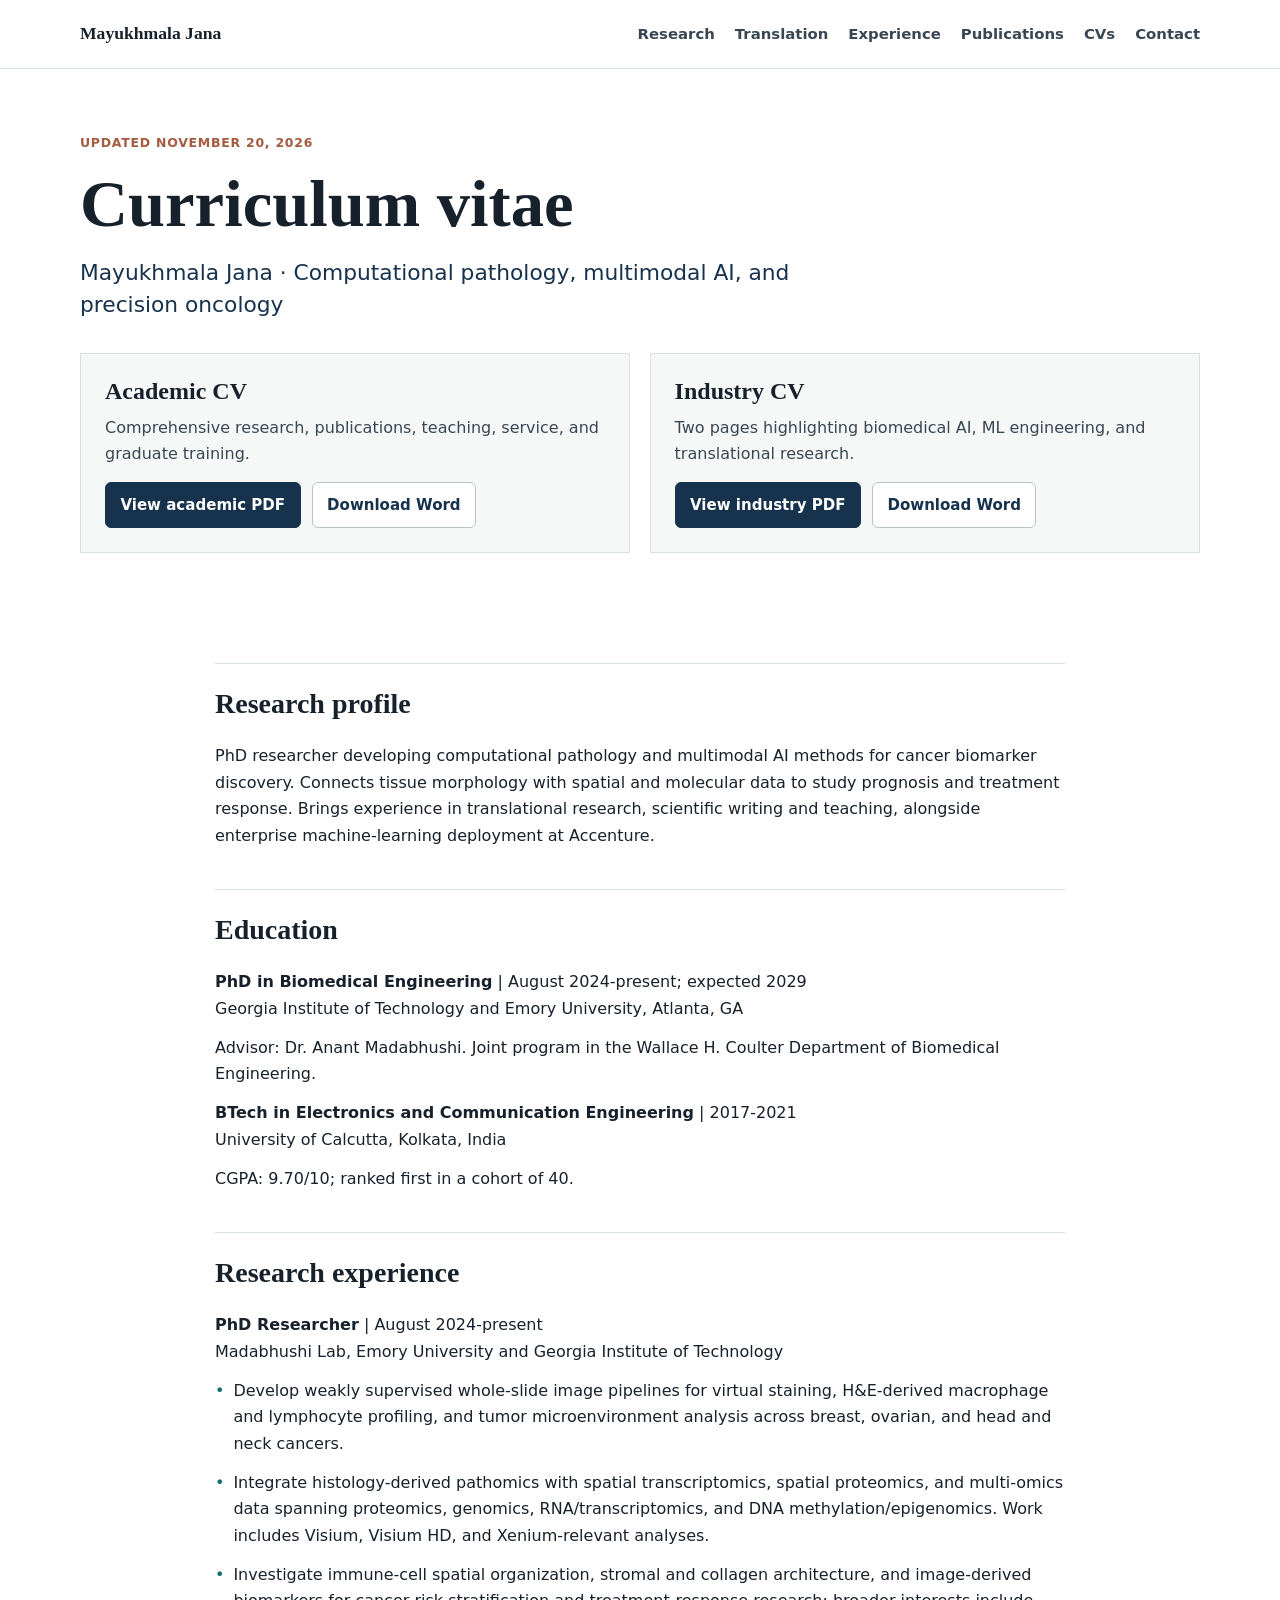
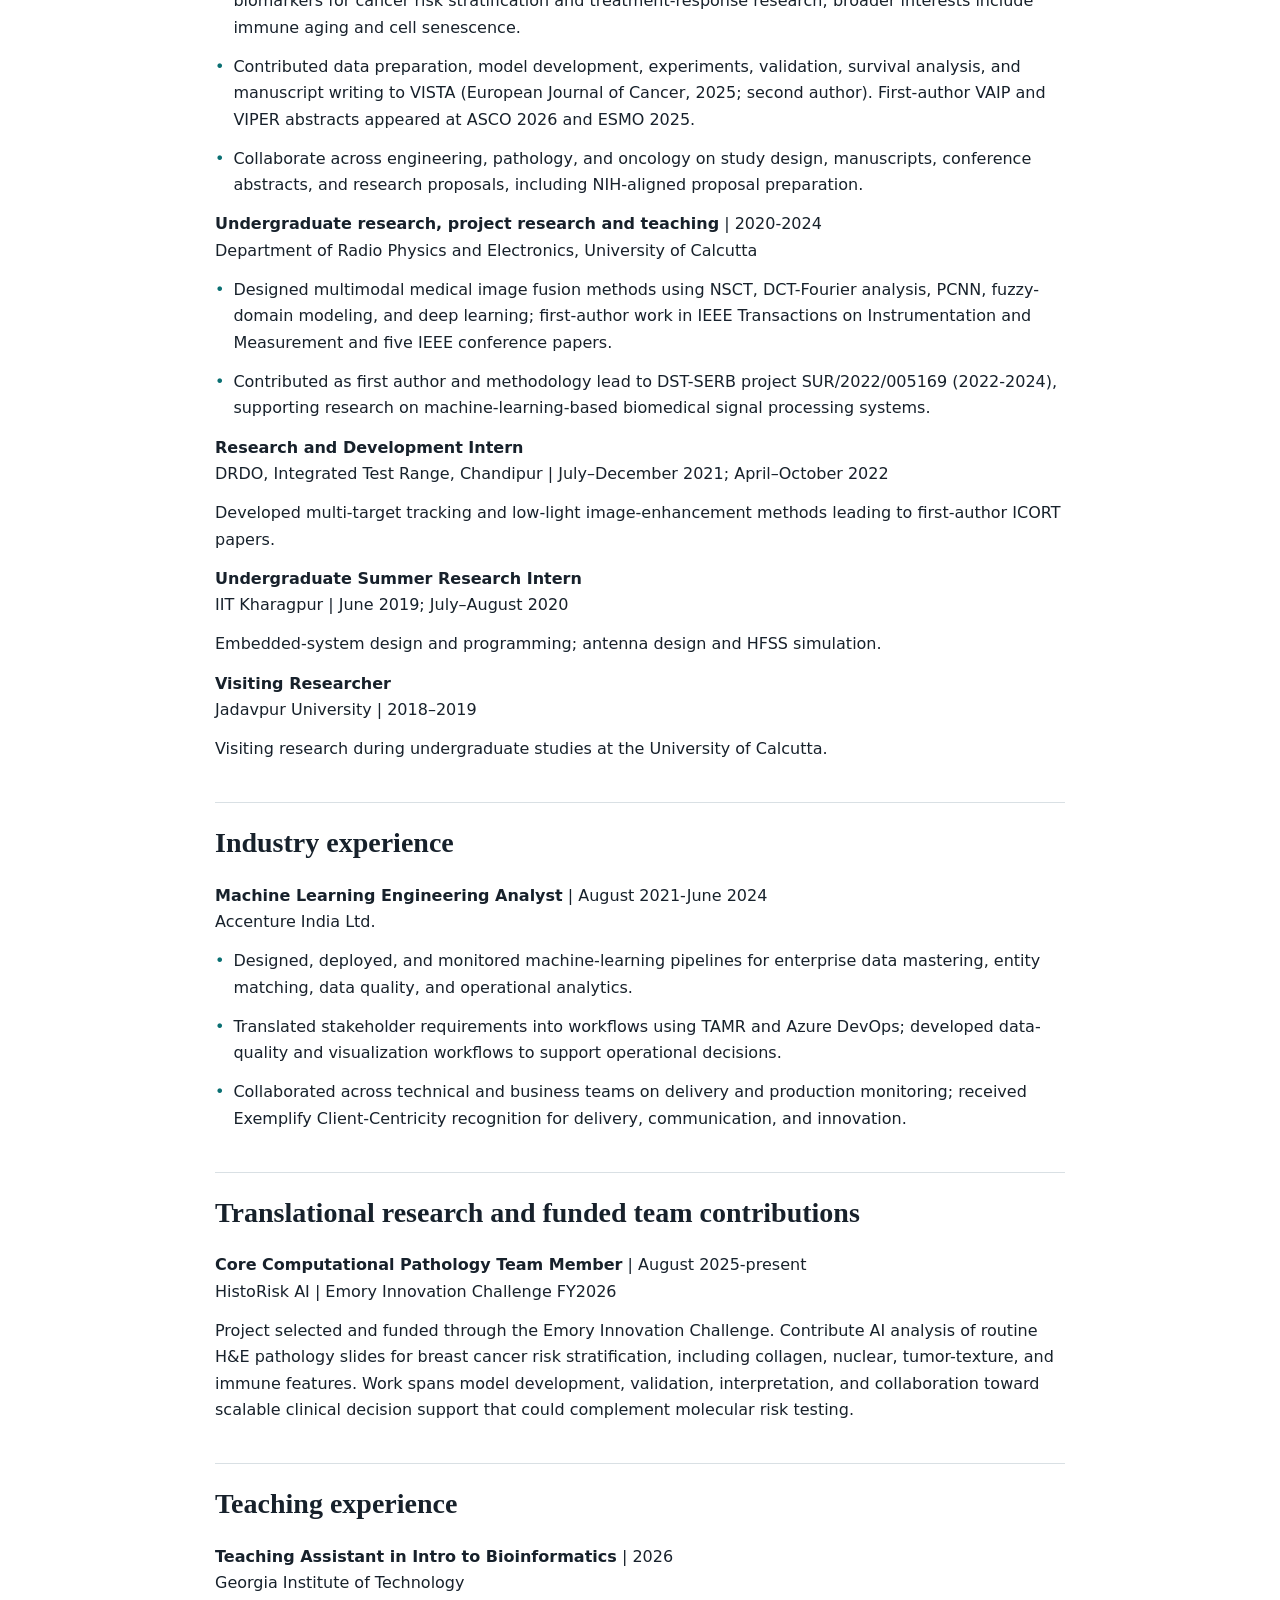
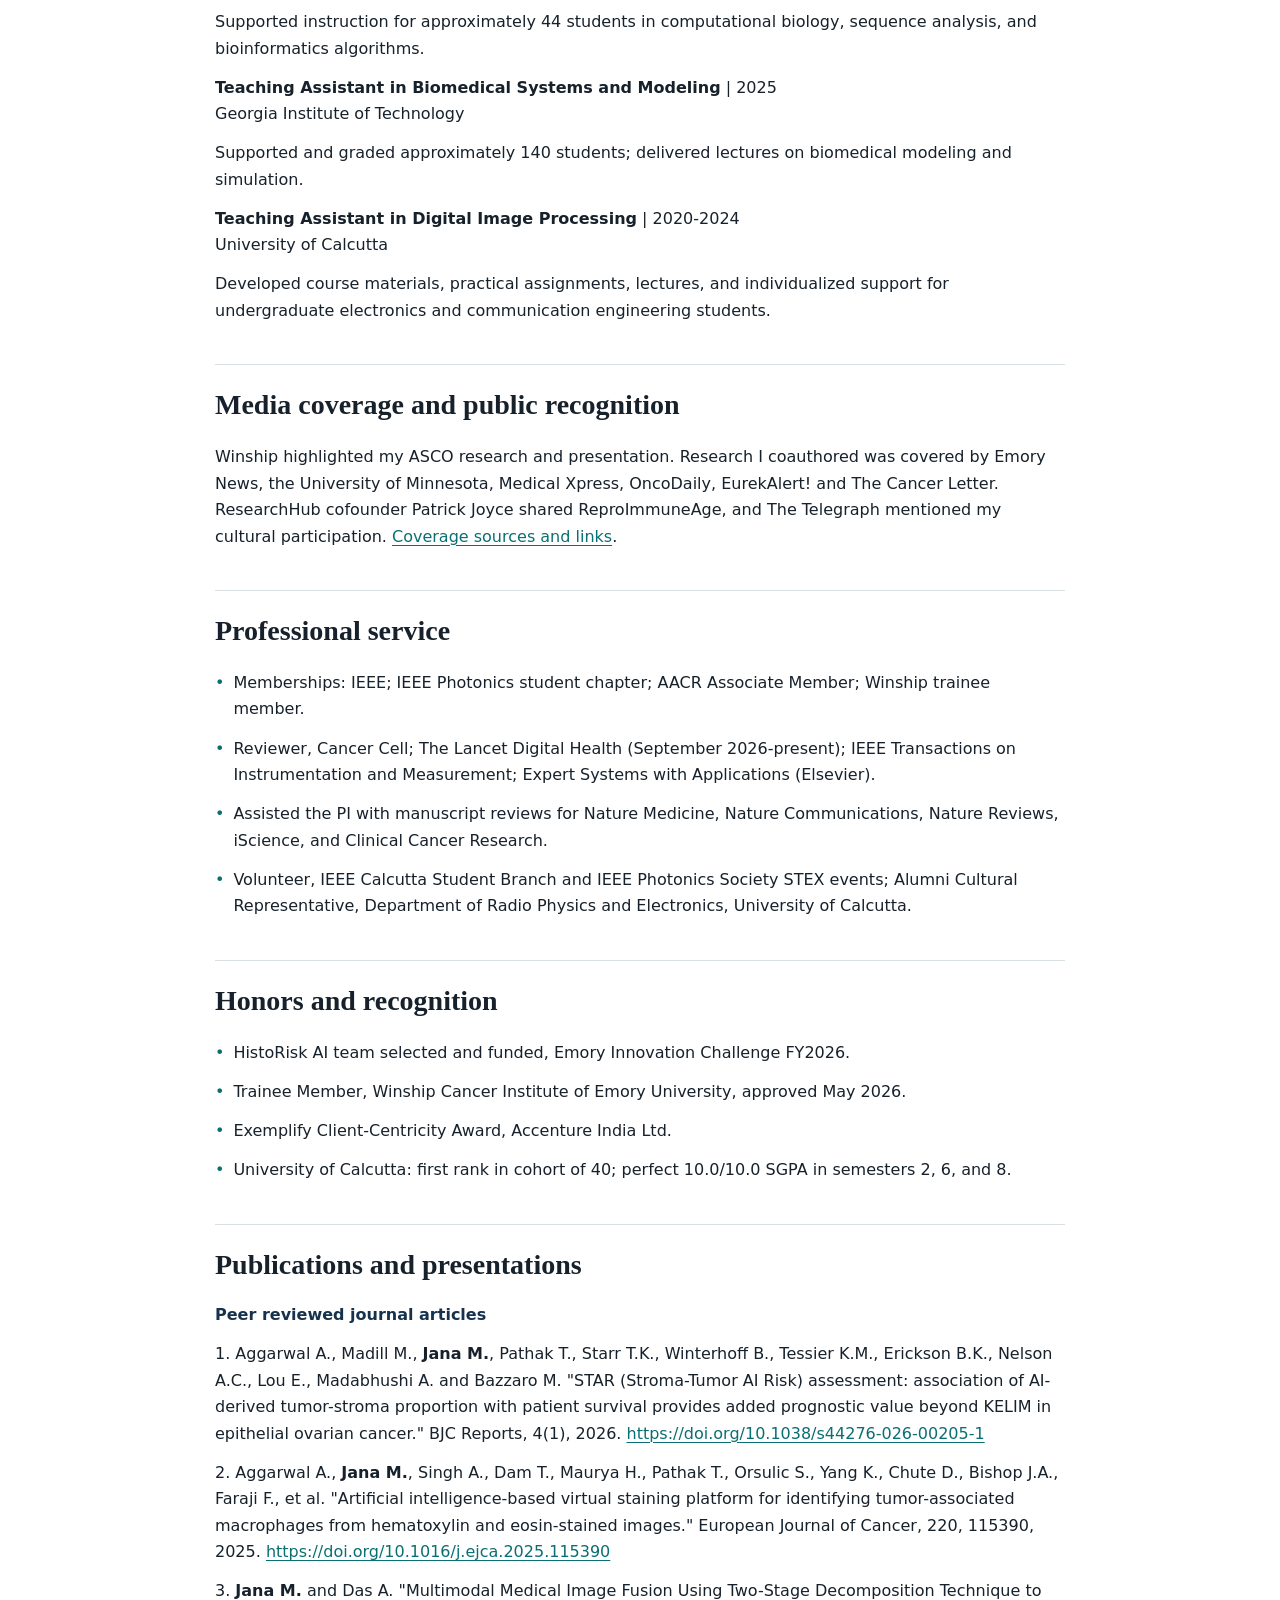
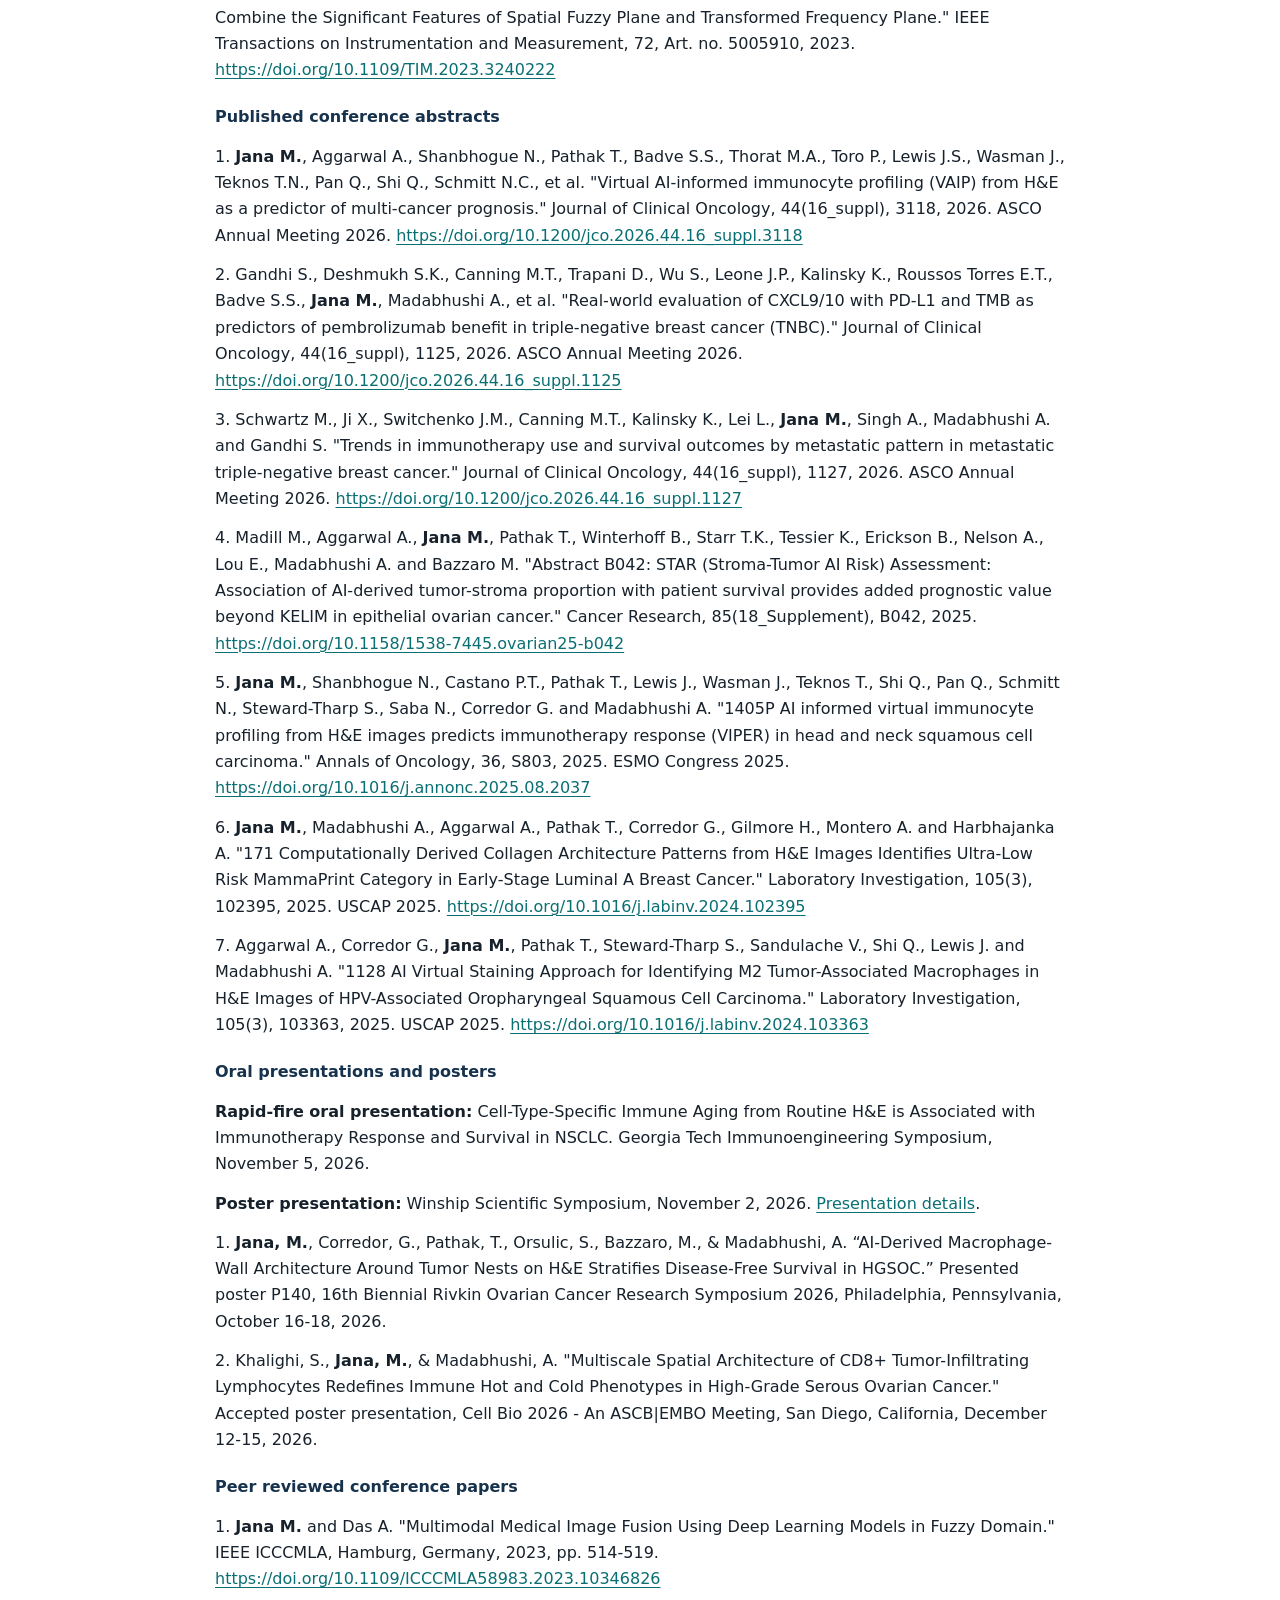
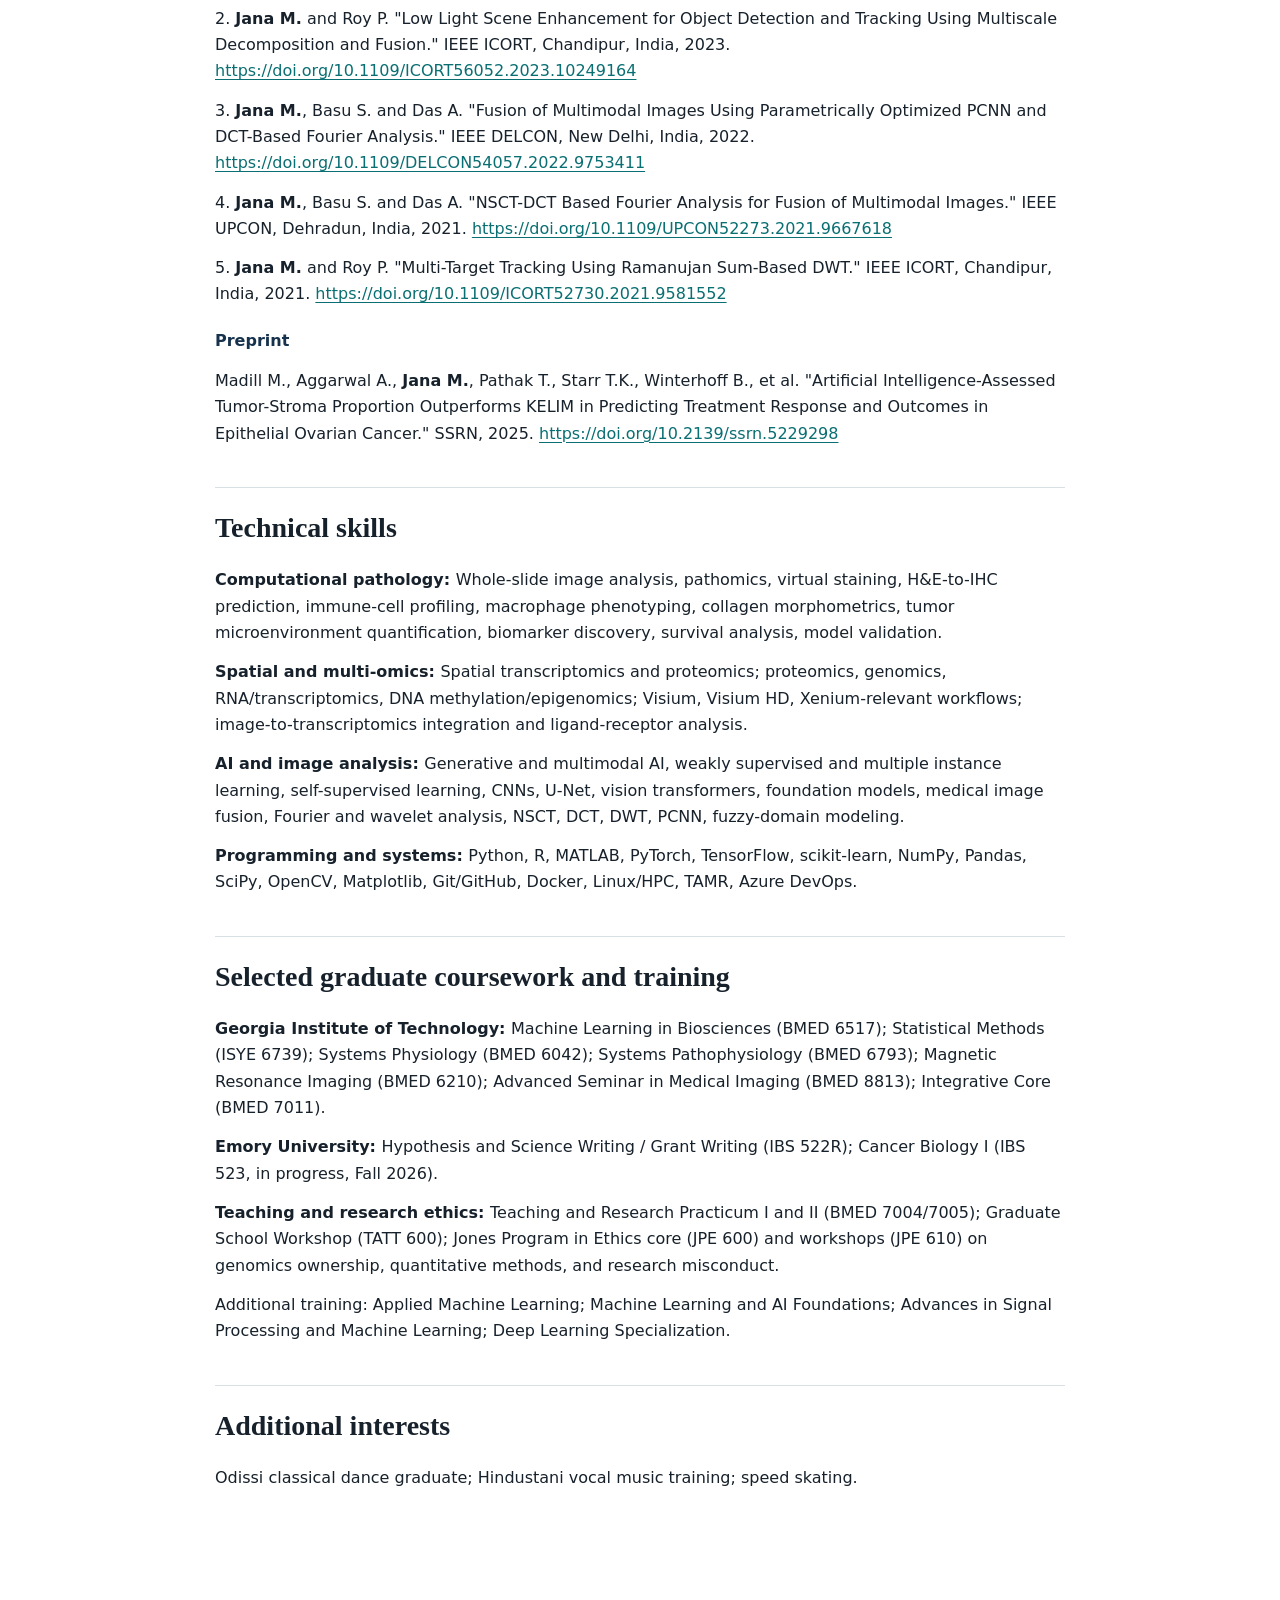
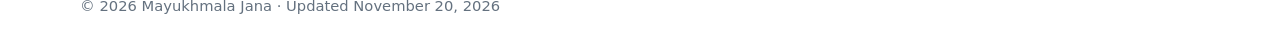
==== commit 1aa4f7dc: "Add Cancer Cell reviewing and expand media coverage Update public profile and CV page with journal r" ====
--- a/cv.html
+++ b/cv.html
@@ -5,7 +5,7 @@
 <meta charset="utf-8"/>
 <meta content="width=device-width, initial-scale=1" name="viewport"/>
 <title>Academic and Industry CVs | Mayukhmala Jana</title>
-<meta content="Download the academic and industry CVs of Mayukhmala Jana, updated October 14, 2026. Research, publications, industry experience, professional service, and graduate coursework." name="description"/>
+<meta content="Download the academic and industry CVs of Mayukhmala Jana, updated November 20, 2026. Research, publications, industry experience, professional service, and graduate coursework." name="description"/>
 <meta content="Mayukhmala Jana" name="author"/>
 <meta content="Mayukhmala Jana" property="og:title"/>
 <meta content="Mayukhmala Jana is a PhD researcher at Georgia Tech and Emory working on computational pathology, spatial proteomics and transcriptomics, virtual staining, generative AI, and cancer biomarker discovery." property="og:description"/>
@@ -24,9 +24,9 @@
 <nav aria-label="Primary navigation" class="nav"><a href="index.html#research">Research</a><a href="index.html#translation">Translation</a><a href="index.html#experience">Experience</a><a href="index.html#publications">Publications</a><a href="cv.html">CVs</a><a href="index.html#contact">Contact</a></nav>
 </div>
 </header>
-<main id="main"><section class="intro"><p class="kicker">Updated October 14, 2026</p><h1>Curriculum vitae</h1><p class="lead">Mayukhmala Jana · Computational pathology, multimodal AI, and precision oncology</p><div class="download-grid"><article class="download-card"><h2>Academic CV</h2><p>Comprehensive research, publications, teaching, service, and graduate training.</p><div class="link-row"><a class="button primary" href="Mayukhmala_Jana_Academic_CV_2026-10-14.pdf">View academic PDF</a><a class="button" download="" href="Mayukhmala_Jana_Academic_CV_2026-10-14.docx">Download Word</a></div></article><article class="download-card"><h2>Industry CV</h2><p>Two pages highlighting biomedical AI, ML engineering, and translational research.</p><div class="link-row"><a class="button primary" href="Mayukhmala_Jana_Industry_CV_2026-10-14.pdf">View industry PDF</a><a class="button" download="" href="Mayukhmala_Jana_Industry_CV_2026-10-14.docx">Download Word</a></div></article></div></section><div class="section cv-content"><section><h2>Research profile</h2><p class="cv-paragraph">PhD researcher developing computational pathology and multimodal AI methods for cancer biomarker discovery. Connects tissue morphology with spatial and molecular data to study prognosis and treatment response. Brings experience in translational research, scientific writing and teaching, alongside enterprise machine-learning deployment at Accenture.</p></section><section><h2>Education</h2><p class="cv-paragraph"><strong>PhD in Biomedical Engineering</strong> | August 2024-present; expected 2029<br/>Georgia Institute of Technology and Emory University, Atlanta, GA</p><p class="cv-paragraph">Advisor: Dr. Anant Madabhushi. Joint program in the Wallace H. Coulter Department of Biomedical Engineering.</p><p class="cv-paragraph"><strong>BTech in Electronics and Communication Engineering</strong> | 2017-2021<br/>University of Calcutta, Kolkata, India</p><p class="cv-paragraph">CGPA: 9.70/10; ranked first in a cohort of 40; graduated summa cum laude.</p></section><section><h2>Research experience</h2><p class="cv-paragraph"><strong>PhD Researcher</strong> | August 2024-present<br/>Madabhushi Lab, Emory University and Georgia Institute of Technology</p><p class="cv-bullet">Develop weakly supervised whole-slide image pipelines for virtual staining, H&amp;E-derived macrophage and lymphocyte profiling, and tumor microenvironment analysis across breast, ovarian, and head and neck cancers.</p><p class="cv-bullet">Integrate histology-derived pathomics with spatial transcriptomics, spatial proteomics, and multi-omics data spanning proteomics, genomics, RNA/transcriptomics, and DNA methylation/epigenomics. Work includes Visium, Visium HD, and Xenium-relevant analyses.</p><p class="cv-bullet">Investigate immune-cell spatial organization, stromal and collagen architecture, and image-derived biomarkers for cancer risk stratification and treatment-response research; broader interests include immune aging and cell senescence.</p><p class="cv-bullet">Contributed data preparation, model development, experiments, validation, survival analysis, and manuscript writing to VISTA (European Journal of Cancer, 2025; second author). First-author VAIP and VIPER abstracts appeared at ASCO 2026 and ESMO 2025.</p><p class="cv-bullet">Collaborate across engineering, pathology, and oncology on study design, manuscripts, conference abstracts, and research proposals, including NIH-aligned proposal preparation.</p><p class="cv-paragraph"><strong>Research and Teaching Assistant</strong> | 2020-2024<br/>Department of Radio Physics and Electronics, University of Calcutta</p><p class="cv-bullet">Designed multimodal medical image fusion methods using NSCT, DCT-Fourier analysis, PCNN, fuzzy-domain modeling, and deep learning; first-author work in IEEE Transactions on Instrumentation and Measurement and five IEEE conference papers.</p><p class="cv-bullet">Contributed as first author and methodology lead to DST-SERB project SUR/2022/005169 (2022-2024), supporting research on machine-learning-based biomedical signal processing systems.</p><p class="cv-paragraph"><strong>Undergraduate Research Intern</strong> | 2019-2020<br/>Indian Institute of Technology Kharagpur; DRDO, Chandipur</p><p class="cv-paragraph">Research training in signal processing, embedded machine-learning systems, object detection, and target tracking.</p></section><section><h2>Industry experience</h2><p class="cv-paragraph"><strong>Machine Learning Engineering Analyst</strong> | August 2021-June 2024<br/>Accenture India Ltd.</p><p class="cv-bullet">Designed, deployed, and monitored machine-learning pipelines for enterprise data mastering, entity matching, data quality, and operational analytics.</p><p class="cv-bullet">Translated stakeholder requirements into workflows using TAMR and Azure DevOps; developed data-quality and visualization workflows to support operational decisions.</p><p class="cv-bullet">Collaborated across technical and business teams on delivery and production monitoring; received Exemplify Client-Centricity recognition for delivery, communication, and innovation.</p></section><section><h2>Translational research and funded team contributions</h2><p class="cv-paragraph"><strong>Core Computational Pathology Team Member</strong> | August 2025-present<br/>HistoRisk AI | Emory Innovation Challenge FY2026</p><p class="cv-paragraph">Project selected and funded through the Emory Innovation Challenge. Contribute AI analysis of routine H&amp;E pathology slides for breast cancer risk stratification, including collagen, nuclear, tumor-texture, and immune features. Work spans model development, validation, interpretation, and collaboration toward scalable clinical decision support that could complement molecular risk testing.</p></section><section><h2>Teaching experience</h2><p class="cv-paragraph"><strong>Teaching Assistant in Intro to Bioinformatics</strong> | 2026<br/>Georgia Institute of Technology</p><p class="cv-paragraph">Supported instruction for approximately 44 students in computational biology, sequence analysis, and bioinformatics algorithms.</p><p class="cv-paragraph"><strong>Teaching Assistant in Biomedical Systems and Modeling</strong> | 2025<br/>Georgia Institute of Technology</p><p class="cv-paragraph">Supported and graded approximately 140 students; delivered lectures on biomedical modeling and simulation.</p><p class="cv-paragraph"><strong>Teaching Assistant in Digital Image Processing</strong> | 2020-2024<br/>University of Calcutta</p><p class="cv-paragraph">Developed course materials, practical assignments, lectures, and individualized support for undergraduate electronics and communication engineering students.</p></section><section><h2>Professional service</h2><p class="cv-bullet">Reviewer, The Lancet Digital Health (September 2026-present); IEEE Transactions on Instrumentation and Measurement; Expert Systems with Applications (Elsevier).</p><p class="cv-bullet">Assisted the PI with manuscript reviews for Nature Medicine, Nature Communications, Nature Reviews, iScience, and Clinical Cancer Research.</p><p class="cv-bullet">Volunteer, IEEE Calcutta Student Branch and IEEE Photonics Society STEX events; Alumni Cultural Representative, Department of Radio Physics and Electronics, University of Calcutta.</p></section><section><h2>Honors and recognition</h2><p class="cv-bullet">HistoRisk AI team selected and funded, Emory Innovation Challenge FY2026.</p><p class="cv-bullet">Trainee Member, Winship Cancer Institute of Emory University, approved May 2026.</p><p class="cv-bullet">Exemplify Client-Centricity Award, Accenture India Ltd.</p><p class="cv-bullet">University of Calcutta: first rank in cohort of 40 and summa cum laude; perfect 10.0/10.0 SGPA in semesters 2, 6, and 8.</p></section><section><h2>Publications and presentations</h2><h3>Peer reviewed journal articles</h3><p class="cv-paragraph">1. Aggarwal A., Madill M., <strong>Jana M.</strong>, Pathak T., Starr T.K., Winterhoff B., Tessier K.M., Erickson B.K., Nelson A.C., Lou E., Madabhushi A. and Bazzaro M. "STAR (Stroma-Tumor AI Risk) assessment: association of AI-derived tumor-stroma proportion with patient survival provides added prognostic value beyond KELIM in epithelial ovarian cancer." BJC Reports, 4(1), 2026. <a href="https://doi.org/10.1038/s44276-026-00205-1">https://doi.org/10.1038/s44276-026-00205-1</a></p><p class="cv-paragraph">2. Aggarwal A., <strong>Jana M.</strong>, Singh A., Dam T., Maurya H., Pathak T., Orsulic S., Yang K., Chute D., Bishop J.A., Faraji F., et al. "Artificial intelligence-based virtual staining platform for identifying tumor-associated macrophages from hematoxylin and eosin-stained images." European Journal of Cancer, 220, 115390, 2025. <a href="https://doi.org/10.1016/j.ejca.2025.115390">https://doi.org/10.1016/j.ejca.2025.115390</a></p><p class="cv-paragraph">3. <strong>Jana M.</strong> and Das A. "Multimodal Medical Image Fusion Using Two-Stage Decomposition Technique to Combine the Significant Features of Spatial Fuzzy Plane and Transformed Frequency Plane." IEEE Transactions on Instrumentation and Measurement, 72, Art. no. 5005910, 2023. <a href="https://doi.org/10.1109/TIM.2023.3240222">https://doi.org/10.1109/TIM.2023.3240222</a></p><h3>Published conference abstracts</h3><p class="cv-paragraph">1. <strong>Jana M.</strong>, Aggarwal A., Shanbhogue N., Pathak T., Badve S.S., Thorat M.A., Toro P., Lewis J.S., Wasman J., Teknos T.N., Pan Q., Shi Q., Schmitt N.C., et al. "Virtual AI-informed immunocyte profiling (VAIP) from H&amp;E as a predictor of multi-cancer prognosis." Journal of Clinical Oncology, 44(16_suppl), 3118, 2026. ASCO Annual Meeting 2026. <a href="https://doi.org/10.1200/jco.2026.44.16_suppl.3118">https://doi.org/10.1200/jco.2026.44.16_suppl.3118</a></p><p class="cv-paragraph">2. Gandhi S., Deshmukh S.K., Canning M.T., Trapani D., Wu S., Leone J.P., Kalinsky K., Roussos Torres E.T., Badve S.S., <strong>Jana M.</strong>, Madabhushi A., et al. "Real-world evaluation of CXCL9/10 with PD-L1 and TMB as predictors of pembrolizumab benefit in triple-negative breast cancer (TNBC)." Journal of Clinical Oncology, 44(16_suppl), 1125, 2026. ASCO Annual Meeting 2026. <a href="https://doi.org/10.1200/jco.2026.44.16_suppl.1125">https://doi.org/10.1200/jco.2026.44.16_suppl.1125</a></p><p class="cv-paragraph">3. Schwartz M., Ji X., Switchenko J.M., Canning M.T., Kalinsky K., Lei L., <strong>Jana M.</strong>, Singh A., Madabhushi A. and Gandhi S. "Trends in immunotherapy use and survival outcomes by metastatic pattern in metastatic triple-negative breast cancer." Journal of Clinical Oncology, 44(16_suppl), 1127, 2026. ASCO Annual Meeting 2026. <a href="https://doi.org/10.1200/jco.2026.44.16_suppl.1127">https://doi.org/10.1200/jco.2026.44.16_suppl.1127</a></p><p class="cv-paragraph">4. Madill M., Aggarwal A., <strong>Jana M.</strong>, Pathak T., Winterhoff B., Starr T.K., Tessier K., Erickson B., Nelson A., Lou E., Madabhushi A. and Bazzaro M. "Abstract B042: STAR (Stroma-Tumor AI Risk) Assessment: Association of AI-derived tumor-stroma proportion with patient survival provides added prognostic value beyond KELIM in epithelial ovarian cancer." Cancer Research, 85(18_Supplement), B042, 2025. <a href="https://doi.org/10.1158/1538-7445.ovarian25-b042">https://doi.org/10.1158/1538-7445.ovarian25-b042</a></p><p class="cv-paragraph">5. <strong>Jana M.</strong>, Shanbhogue N., Castano P.T., Pathak T., Lewis J., Wasman J., Teknos T., Shi Q., Pan Q., Schmitt N., Steward-Tharp S., Saba N., Corredor G. and Madabhushi A. "1405P AI informed virtual immunocyte profiling from H&amp;E images predicts immunotherapy response (VIPER) in head and neck squamous cell carcinoma." Annals of Oncology, 36, S803, 2025. ESMO Congress 2025. <a href="https://doi.org/10.1016/j.annonc.2025.08.2037">https://doi.org/10.1016/j.annonc.2025.08.2037</a></p><p class="cv-paragraph">6. <strong>Jana M.</strong>, Madabhushi A., Aggarwal A., Pathak T., Corredor G., Gilmore H., Montero A. and Harbhajanka A. "171 Computationally Derived Collagen Architecture Patterns from H&amp;E Images Identifies Ultra-Low Risk MammaPrint Category in Early-Stage Luminal A Breast Cancer." Laboratory Investigation, 105(3), 102395, 2025. USCAP 2025. <a href="https://doi.org/10.1016/j.labinv.2024.102395">https://doi.org/10.1016/j.labinv.2024.102395</a></p><p class="cv-paragraph">7. Aggarwal A., Corredor G., <strong>Jana M.</strong>, Pathak T., Steward-Tharp S., Sandulache V., Shi Q., Lewis J. and Madabhushi A. "1128 AI Virtual Staining Approach for Identifying M2 Tumor-Associated Macrophages in H&amp;E Images of HPV-Associated Oropharyngeal Squamous Cell Carcinoma." Laboratory Investigation, 105(3), 103363, 2025. USCAP 2025. <a href="https://doi.org/10.1016/j.labinv.2024.103363">https://doi.org/10.1016/j.labinv.2024.103363</a></p><h3>Accepted upcoming poster presentations</h3><p class="cv-paragraph">1. <strong>Jana, M.</strong>, Corredor, G., Pathak, T., Orsulic, S., Bazzaro, M., &amp; Madabhushi, A. “AI-Derived Macrophage-Wall Architecture Around Tumor Nests on H&amp;E Stratifies Disease-Free Survival in HGSOC.” Accepted poster presentation, 16th Biennial Rivkin Ovarian Cancer Research Symposium 2026, Philadelphia, Pennsylvania, October 16-18, 2026.</p><p class="cv-paragraph">2. Khalighi, S., <strong>Jana, M.</strong>, &amp; Madabhushi, A. "Multiscale Spatial Architecture of CD8+ Tumor-Infiltrating Lymphocytes Redefines Immune Hot and Cold Phenotypes in High-Grade Serous Ovarian Cancer." Accepted poster presentation, Cell Bio 2026 - An ASCB|EMBO Meeting, San Diego, California, December 12-15, 2026.</p><h3>Peer reviewed conference papers</h3><p class="cv-paragraph">1. <strong>Jana M.</strong> and Das A. "Multimodal Medical Image Fusion Using Deep Learning Models in Fuzzy Domain." IEEE ICCCMLA, Hamburg, Germany, 2023, pp. 514-519. <a href="https://doi.org/10.1109/ICCCMLA58983.2023.10346826">https://doi.org/10.1109/ICCCMLA58983.2023.10346826</a></p><p class="cv-paragraph">2. <strong>Jana M.</strong> and Roy P. "Low Light Scene Enhancement for Object Detection and Tracking Using Multiscale Decomposition and Fusion." IEEE ICORT, Chandipur, India, 2023. <a href="https://doi.org/10.1109/ICORT56052.2023.10249164">https://doi.org/10.1109/ICORT56052.2023.10249164</a></p><p class="cv-paragraph">3. <strong>Jana M.</strong>, Basu S. and Das A. "Fusion of Multimodal Images Using Parametrically Optimized PCNN and DCT-Based Fourier Analysis." IEEE DELCON, New Delhi, India, 2022. <a href="https://doi.org/10.1109/DELCON54057.2022.9753411">https://doi.org/10.1109/DELCON54057.2022.9753411</a></p><p class="cv-paragraph">4. <strong>Jana M.</strong>, Basu S. and Das A. "NSCT-DCT Based Fourier Analysis for Fusion of Multimodal Images." IEEE UPCON, Dehradun, India, 2021. <a href="https://doi.org/10.1109/UPCON52273.2021.9667618">https://doi.org/10.1109/UPCON52273.2021.9667618</a></p><p class="cv-paragraph">5. <strong>Jana M.</strong> and Roy P. "Multi-Target Tracking Using Ramanujan Sum-Based DWT." IEEE ICORT, Chandipur, India, 2021. <a href="https://doi.org/10.1109/ICORT52730.2021.9581552">https://doi.org/10.1109/ICORT52730.2021.9581552</a></p><h3>Preprint</h3><p class="cv-paragraph">Madill M., Aggarwal A., <strong>Jana M.</strong>, Pathak T., Starr T.K., Winterhoff B., et al. "Artificial Intelligence-Assessed Tumor-Stroma Proportion Outperforms KELIM in Predicting Treatment Response and Outcomes in Epithelial Ovarian Cancer." SSRN, 2025. <a href="https://doi.org/10.2139/ssrn.5229298">https://doi.org/10.2139/ssrn.5229298</a></p></section><section><h2>Technical skills</h2><p class="cv-paragraph"><strong>Computational pathology: </strong>Whole-slide image analysis, pathomics, virtual staining, H&amp;E-to-IHC prediction, immune-cell profiling, macrophage phenotyping, collagen morphometrics, tumor microenvironment quantification, biomarker discovery, survival analysis, model validation.</p><p class="cv-paragraph"><strong>Spatial and multi-omics: </strong>Spatial transcriptomics and proteomics; proteomics, genomics, RNA/transcriptomics, DNA methylation/epigenomics; Visium, Visium HD, Xenium-relevant workflows; image-to-transcriptomics integration and ligand-receptor analysis.</p><p class="cv-paragraph"><strong>AI and image analysis: </strong>Generative and multimodal AI, weakly supervised and multiple instance learning, self-supervised learning, CNNs, U-Net, vision transformers, foundation models, medical image fusion, Fourier and wavelet analysis, NSCT, DCT, DWT, PCNN, fuzzy-domain modeling.</p><p class="cv-paragraph"><strong>Programming and systems: </strong>Python, R, MATLAB, PyTorch, TensorFlow, scikit-learn, NumPy, Pandas, SciPy, OpenCV, Matplotlib, Git/GitHub, Docker, Linux/HPC, TAMR, Azure DevOps.</p></section><section><h2>Selected graduate coursework and training</h2><p class="cv-paragraph"><strong>Georgia Institute of Technology: </strong>Machine Learning in Biosciences (BMED 6517); Statistical Methods (ISYE 6739); Systems Physiology (BMED 6042); Systems Pathophysiology (BMED 6793); Magnetic Resonance Imaging (BMED 6210); Advanced Seminar in Medical Imaging (BMED 8813); Integrative Core (BMED 7011).</p><p class="cv-paragraph"><strong>Emory University: </strong>Hypothesis and Science Writing / Grant Writing (IBS 522R); Cancer Biology I (IBS 523, in progress, Fall 2026).</p><p class="cv-paragraph"><strong>Teaching and research ethics: </strong>Teaching and Research Practicum I and II (BMED 7004/7005); Graduate School Workshop (TATT 600); Jones Program in Ethics core (JPE 600) and workshops (JPE 610) on genomics ownership, quantitative methods, and research misconduct.</p><p class="cv-paragraph">Additional training: Applied Machine Learning; Machine Learning and AI Foundations; Advances in Signal Processing and Machine Learning; Deep Learning Specialization.</p></section><section><h2>Additional interests</h2><p class="cv-paragraph">Odissi classical dance graduate; Hindustani vocal music training; speed skating.</p></section></div></main>
+<main id="main"><section class="intro"><p class="kicker">Updated November 20, 2026</p><h1>Curriculum vitae</h1><p class="lead">Mayukhmala Jana · Computational pathology, multimodal AI, and precision oncology</p><div class="download-grid"><article class="download-card"><h2>Academic CV</h2><p>Comprehensive research, publications, teaching, service, and graduate training.</p><div class="link-row"><a class="button primary" href="Academic_CV_Mayukhmala_Jana.pdf">View academic PDF</a><a class="button" download="" href="Academic_CV_Mayukhmala_Jana.docx">Download Word</a></div></article><article class="download-card"><h2>Industry CV</h2><p>Two pages highlighting biomedical AI, ML engineering, and translational research.</p><div class="link-row"><a class="button primary" href="Professional_CV_Mayukhmala_Jana.pdf">View industry PDF</a><a class="button" download="" href="Professional_CV_Mayukhmala_Jana.docx">Download Word</a></div></article></div></section><div class="section cv-content"><section><h2>Research profile</h2><p class="cv-paragraph">PhD researcher developing computational pathology and multimodal AI methods for cancer biomarker discovery. Connects tissue morphology with spatial and molecular data to study prognosis and treatment response. Brings experience in translational research, scientific writing and teaching, alongside enterprise machine-learning deployment at Accenture.</p></section><section><h2>Education</h2><p class="cv-paragraph"><strong>PhD in Biomedical Engineering</strong> | August 2024-present; expected 2029<br/>Georgia Institute of Technology and Emory University, Atlanta, GA</p><p class="cv-paragraph">Advisor: Dr. Anant Madabhushi. Joint program in the Wallace H. Coulter Department of Biomedical Engineering.</p><p class="cv-paragraph"><strong>BTech in Electronics and Communication Engineering</strong> | 2017-2021<br/>University of Calcutta, Kolkata, India</p><p class="cv-paragraph">CGPA: 9.70/10; ranked first in a cohort of 40.</p></section><section><h2>Research experience</h2><p class="cv-paragraph"><strong>PhD Researcher</strong> | August 2024-present<br/>Madabhushi Lab, Emory University and Georgia Institute of Technology</p><p class="cv-bullet">Develop weakly supervised whole-slide image pipelines for virtual staining, H&amp;E-derived macrophage and lymphocyte profiling, and tumor microenvironment analysis across breast, ovarian, and head and neck cancers.</p><p class="cv-bullet">Integrate histology-derived pathomics with spatial transcriptomics, spatial proteomics, and multi-omics data spanning proteomics, genomics, RNA/transcriptomics, and DNA methylation/epigenomics. Work includes Visium, Visium HD, and Xenium-relevant analyses.</p><p class="cv-bullet">Investigate immune-cell spatial organization, stromal and collagen architecture, and image-derived biomarkers for cancer risk stratification and treatment-response research; broader interests include immune aging and cell senescence.</p><p class="cv-bullet">Contributed data preparation, model development, experiments, validation, survival analysis, and manuscript writing to VISTA (European Journal of Cancer, 2025; second author). First-author VAIP and VIPER abstracts appeared at ASCO 2026 and ESMO 2025.</p><p class="cv-bullet">Collaborate across engineering, pathology, and oncology on study design, manuscripts, conference abstracts, and research proposals, including NIH-aligned proposal preparation.</p><p class="cv-paragraph"><strong>Undergraduate research, project research and teaching</strong> | 2020-2024<br/>Department of Radio Physics and Electronics, University of Calcutta</p><p class="cv-bullet">Designed multimodal medical image fusion methods using NSCT, DCT-Fourier analysis, PCNN, fuzzy-domain modeling, and deep learning; first-author work in IEEE Transactions on Instrumentation and Measurement and five IEEE conference papers.</p><p class="cv-bullet">Contributed as first author and methodology lead to DST-SERB project SUR/2022/005169 (2022-2024), supporting research on machine-learning-based biomedical signal processing systems.</p><p class="cv-paragraph"><strong>Research and Development Intern</strong><br/>DRDO, Integrated Test Range, Chandipur | July–December 2021; April–October 2022</p><p class="cv-paragraph">Developed multi-target tracking and low-light image-enhancement methods leading to first-author ICORT papers.</p><p class="cv-paragraph"><strong>Undergraduate Summer Research Intern</strong><br/>IIT Kharagpur | June 2019; July–August 2020</p><p class="cv-paragraph">Embedded-system design and programming; antenna design and HFSS simulation.</p><p class="cv-paragraph"><strong>Visiting Researcher</strong><br/>Jadavpur University | 2018–2019</p><p class="cv-paragraph">Visiting research during undergraduate studies at the University of Calcutta.</p></section><section><h2>Industry experience</h2><p class="cv-paragraph"><strong>Machine Learning Engineering Analyst</strong> | August 2021-June 2024<br/>Accenture India Ltd.</p><p class="cv-bullet">Designed, deployed, and monitored machine-learning pipelines for enterprise data mastering, entity matching, data quality, and operational analytics.</p><p class="cv-bullet">Translated stakeholder requirements into workflows using TAMR and Azure DevOps; developed data-quality and visualization workflows to support operational decisions.</p><p class="cv-bullet">Collaborated across technical and business teams on delivery and production monitoring; received Exemplify Client-Centricity recognition for delivery, communication, and innovation.</p></section><section><h2>Translational research and funded team contributions</h2><p class="cv-paragraph"><strong>Core Computational Pathology Team Member</strong> | August 2025-present<br/>HistoRisk AI | Emory Innovation Challenge FY2026</p><p class="cv-paragraph">Project selected and funded through the Emory Innovation Challenge. Contribute AI analysis of routine H&amp;E pathology slides for breast cancer risk stratification, including collagen, nuclear, tumor-texture, and immune features. Work spans model development, validation, interpretation, and collaboration toward scalable clinical decision support that could complement molecular risk testing.</p></section><section><h2>Teaching experience</h2><p class="cv-paragraph"><strong>Teaching Assistant in Intro to Bioinformatics</strong> | 2026<br/>Georgia Institute of Technology</p><p class="cv-paragraph">Supported instruction for approximately 44 students in computational biology, sequence analysis, and bioinformatics algorithms.</p><p class="cv-paragraph"><strong>Teaching Assistant in Biomedical Systems and Modeling</strong> | 2025<br/>Georgia Institute of Technology</p><p class="cv-paragraph">Supported and graded approximately 140 students; delivered lectures on biomedical modeling and simulation.</p><p class="cv-paragraph"><strong>Teaching Assistant in Digital Image Processing</strong> | 2020-2024<br/>University of Calcutta</p><p class="cv-paragraph">Developed course materials, practical assignments, lectures, and individualized support for undergraduate electronics and communication engineering students.</p></section><section><h2>Media coverage and public recognition</h2><p class="cv-paragraph">Winship highlighted my ASCO research and presentation. Research I coauthored was covered by Emory News, the University of Minnesota, Medical Xpress, OncoDaily, EurekAlert! and The Cancer Letter. ResearchHub cofounder Patrick Joyce shared ReproImmuneAge, and The Telegraph mentioned my cultural participation. <a href="index.html#media">Coverage sources and links</a>.</p></section><section><h2>Professional service</h2><p class="cv-bullet">Memberships: IEEE; IEEE Photonics student chapter; AACR Associate Member; Winship trainee member.</p><p class="cv-bullet">Reviewer, Cancer Cell; The Lancet Digital Health (September 2026-present); IEEE Transactions on Instrumentation and Measurement; Expert Systems with Applications (Elsevier).</p><p class="cv-bullet">Assisted the PI with manuscript reviews for Nature Medicine, Nature Communications, Nature Reviews, iScience, and Clinical Cancer Research.</p><p class="cv-bullet">Volunteer, IEEE Calcutta Student Branch and IEEE Photonics Society STEX events; Alumni Cultural Representative, Department of Radio Physics and Electronics, University of Calcutta.</p></section><section><h2>Honors and recognition</h2><p class="cv-bullet">HistoRisk AI team selected and funded, Emory Innovation Challenge FY2026.</p><p class="cv-bullet">Trainee Member, Winship Cancer Institute of Emory University, approved May 2026.</p><p class="cv-bullet">Exemplify Client-Centricity Award, Accenture India Ltd.</p><p class="cv-bullet">University of Calcutta: first rank in cohort of 40; perfect 10.0/10.0 SGPA in semesters 2, 6, and 8.</p></section><section><h2>Publications and presentations</h2><h3>Peer reviewed journal articles</h3><p class="cv-paragraph">1. Aggarwal A., Madill M., <strong>Jana M.</strong>, Pathak T., Starr T.K., Winterhoff B., Tessier K.M., Erickson B.K., Nelson A.C., Lou E., Madabhushi A. and Bazzaro M. "STAR (Stroma-Tumor AI Risk) assessment: association of AI-derived tumor-stroma proportion with patient survival provides added prognostic value beyond KELIM in epithelial ovarian cancer." BJC Reports, 4(1), 2026. <a href="https://doi.org/10.1038/s44276-026-00205-1">https://doi.org/10.1038/s44276-026-00205-1</a></p><p class="cv-paragraph">2. Aggarwal A., <strong>Jana M.</strong>, Singh A., Dam T., Maurya H., Pathak T., Orsulic S., Yang K., Chute D., Bishop J.A., Faraji F., et al. "Artificial intelligence-based virtual staining platform for identifying tumor-associated macrophages from hematoxylin and eosin-stained images." European Journal of Cancer, 220, 115390, 2025. <a href="https://doi.org/10.1016/j.ejca.2025.115390">https://doi.org/10.1016/j.ejca.2025.115390</a></p><p class="cv-paragraph">3. <strong>Jana M.</strong> and Das A. "Multimodal Medical Image Fusion Using Two-Stage Decomposition Technique to Combine the Significant Features of Spatial Fuzzy Plane and Transformed Frequency Plane." IEEE Transactions on Instrumentation and Measurement, 72, Art. no. 5005910, 2023. <a href="https://doi.org/10.1109/TIM.2023.3240222">https://doi.org/10.1109/TIM.2023.3240222</a></p><h3>Published conference abstracts</h3><p class="cv-paragraph">1. <strong>Jana M.</strong>, Aggarwal A., Shanbhogue N., Pathak T., Badve S.S., Thorat M.A., Toro P., Lewis J.S., Wasman J., Teknos T.N., Pan Q., Shi Q., Schmitt N.C., et al. "Virtual AI-informed immunocyte profiling (VAIP) from H&amp;E as a predictor of multi-cancer prognosis." Journal of Clinical Oncology, 44(16_suppl), 3118, 2026. ASCO Annual Meeting 2026. <a href="https://doi.org/10.1200/jco.2026.44.16_suppl.3118">https://doi.org/10.1200/jco.2026.44.16_suppl.3118</a></p><p class="cv-paragraph">2. Gandhi S., Deshmukh S.K., Canning M.T., Trapani D., Wu S., Leone J.P., Kalinsky K., Roussos Torres E.T., Badve S.S., <strong>Jana M.</strong>, Madabhushi A., et al. "Real-world evaluation of CXCL9/10 with PD-L1 and TMB as predictors of pembrolizumab benefit in triple-negative breast cancer (TNBC)." Journal of Clinical Oncology, 44(16_suppl), 1125, 2026. ASCO Annual Meeting 2026. <a href="https://doi.org/10.1200/jco.2026.44.16_suppl.1125">https://doi.org/10.1200/jco.2026.44.16_suppl.1125</a></p><p class="cv-paragraph">3. Schwartz M., Ji X., Switchenko J.M., Canning M.T., Kalinsky K., Lei L., <strong>Jana M.</strong>, Singh A., Madabhushi A. and Gandhi S. "Trends in immunotherapy use and survival outcomes by metastatic pattern in metastatic triple-negative breast cancer." Journal of Clinical Oncology, 44(16_suppl), 1127, 2026. ASCO Annual Meeting 2026. <a href="https://doi.org/10.1200/jco.2026.44.16_suppl.1127">https://doi.org/10.1200/jco.2026.44.16_suppl.1127</a></p><p class="cv-paragraph">4. Madill M., Aggarwal A., <strong>Jana M.</strong>, Pathak T., Winterhoff B., Starr T.K., Tessier K., Erickson B., Nelson A., Lou E., Madabhushi A. and Bazzaro M. "Abstract B042: STAR (Stroma-Tumor AI Risk) Assessment: Association of AI-derived tumor-stroma proportion with patient survival provides added prognostic value beyond KELIM in epithelial ovarian cancer." Cancer Research, 85(18_Supplement), B042, 2025. <a href="https://doi.org/10.1158/1538-7445.ovarian25-b042">https://doi.org/10.1158/1538-7445.ovarian25-b042</a></p><p class="cv-paragraph">5. <strong>Jana M.</strong>, Shanbhogue N., Castano P.T., Pathak T., Lewis J., Wasman J., Teknos T., Shi Q., Pan Q., Schmitt N., Steward-Tharp S., Saba N., Corredor G. and Madabhushi A. "1405P AI informed virtual immunocyte profiling from H&amp;E images predicts immunotherapy response (VIPER) in head and neck squamous cell carcinoma." Annals of Oncology, 36, S803, 2025. ESMO Congress 2025. <a href="https://doi.org/10.1016/j.annonc.2025.08.2037">https://doi.org/10.1016/j.annonc.2025.08.2037</a></p><p class="cv-paragraph">6. <strong>Jana M.</strong>, Madabhushi A., Aggarwal A., Pathak T., Corredor G., Gilmore H., Montero A. and Harbhajanka A. "171 Computationally Derived Collagen Architecture Patterns from H&amp;E Images Identifies Ultra-Low Risk MammaPrint Category in Early-Stage Luminal A Breast Cancer." Laboratory Investigation, 105(3), 102395, 2025. USCAP 2025. <a href="https://doi.org/10.1016/j.labinv.2024.102395">https://doi.org/10.1016/j.labinv.2024.102395</a></p><p class="cv-paragraph">7. Aggarwal A., Corredor G., <strong>Jana M.</strong>, Pathak T., Steward-Tharp S., Sandulache V., Shi Q., Lewis J. and Madabhushi A. "1128 AI Virtual Staining Approach for Identifying M2 Tumor-Associated Macrophages in H&amp;E Images of HPV-Associated Oropharyngeal Squamous Cell Carcinoma." Laboratory Investigation, 105(3), 103363, 2025. USCAP 2025. <a href="https://doi.org/10.1016/j.labinv.2024.103363">https://doi.org/10.1016/j.labinv.2024.103363</a></p><h3>Oral presentations and posters</h3><p class="cv-paragraph"><strong>Rapid-fire oral presentation:</strong> Cell-Type-Specific Immune Aging from Routine H&amp;E is Associated with Immunotherapy Response and Survival in NSCLC. Georgia Tech Immunoengineering Symposium, November 5, 2026.</p><p class="cv-paragraph"><strong>Poster presentation:</strong> Winship Scientific Symposium, November 2, 2026. <a href="index.html#presentations">Presentation details</a>.</p><p class="cv-paragraph">1. <strong>Jana, M.</strong>, Corredor, G., Pathak, T., Orsulic, S., Bazzaro, M., &amp; Madabhushi, A. “AI-Derived Macrophage-Wall Architecture Around Tumor Nests on H&amp;E Stratifies Disease-Free Survival in HGSOC.” Presented poster P140, 16th Biennial Rivkin Ovarian Cancer Research Symposium 2026, Philadelphia, Pennsylvania, October 16-18, 2026.</p><p class="cv-paragraph">2. Khalighi, S., <strong>Jana, M.</strong>, &amp; Madabhushi, A. "Multiscale Spatial Architecture of CD8+ Tumor-Infiltrating Lymphocytes Redefines Immune Hot and Cold Phenotypes in High-Grade Serous Ovarian Cancer." Accepted poster presentation, Cell Bio 2026 - An ASCB|EMBO Meeting, San Diego, California, December 12-15, 2026.</p><h3>Peer reviewed conference papers</h3><p class="cv-paragraph">1. <strong>Jana M.</strong> and Das A. "Multimodal Medical Image Fusion Using Deep Learning Models in Fuzzy Domain." IEEE ICCCMLA, Hamburg, Germany, 2023, pp. 514-519. <a href="https://doi.org/10.1109/ICCCMLA58983.2023.10346826">https://doi.org/10.1109/ICCCMLA58983.2023.10346826</a></p><p class="cv-paragraph">2. <strong>Jana M.</strong> and Roy P. "Low Light Scene Enhancement for Object Detection and Tracking Using Multiscale Decomposition and Fusion." IEEE ICORT, Chandipur, India, 2023. <a href="https://doi.org/10.1109/ICORT56052.2023.10249164">https://doi.org/10.1109/ICORT56052.2023.10249164</a></p><p class="cv-paragraph">3. <strong>Jana M.</strong>, Basu S. and Das A. "Fusion of Multimodal Images Using Parametrically Optimized PCNN and DCT-Based Fourier Analysis." IEEE DELCON, New Delhi, India, 2022. <a href="https://doi.org/10.1109/DELCON54057.2022.9753411">https://doi.org/10.1109/DELCON54057.2022.9753411</a></p><p class="cv-paragraph">4. <strong>Jana M.</strong>, Basu S. and Das A. "NSCT-DCT Based Fourier Analysis for Fusion of Multimodal Images." IEEE UPCON, Dehradun, India, 2021. <a href="https://doi.org/10.1109/UPCON52273.2021.9667618">https://doi.org/10.1109/UPCON52273.2021.9667618</a></p><p class="cv-paragraph">5. <strong>Jana M.</strong> and Roy P. "Multi-Target Tracking Using Ramanujan Sum-Based DWT." IEEE ICORT, Chandipur, India, 2021. <a href="https://doi.org/10.1109/ICORT52730.2021.9581552">https://doi.org/10.1109/ICORT52730.2021.9581552</a></p><h3>Preprint</h3><p class="cv-paragraph">Madill M., Aggarwal A., <strong>Jana M.</strong>, Pathak T., Starr T.K., Winterhoff B., et al. "Artificial Intelligence-Assessed Tumor-Stroma Proportion Outperforms KELIM in Predicting Treatment Response and Outcomes in Epithelial Ovarian Cancer." SSRN, 2025. <a href="https://doi.org/10.2139/ssrn.5229298">https://doi.org/10.2139/ssrn.5229298</a></p></section><section><h2>Technical skills</h2><p class="cv-paragraph"><strong>Computational pathology: </strong>Whole-slide image analysis, pathomics, virtual staining, H&amp;E-to-IHC prediction, immune-cell profiling, macrophage phenotyping, collagen morphometrics, tumor microenvironment quantification, biomarker discovery, survival analysis, model validation.</p><p class="cv-paragraph"><strong>Spatial and multi-omics: </strong>Spatial transcriptomics and proteomics; proteomics, genomics, RNA/transcriptomics, DNA methylation/epigenomics; Visium, Visium HD, Xenium-relevant workflows; image-to-transcriptomics integration and ligand-receptor analysis.</p><p class="cv-paragraph"><strong>AI and image analysis: </strong>Generative and multimodal AI, weakly supervised and multiple instance learning, self-supervised learning, CNNs, U-Net, vision transformers, foundation models, medical image fusion, Fourier and wavelet analysis, NSCT, DCT, DWT, PCNN, fuzzy-domain modeling.</p><p class="cv-paragraph"><strong>Programming and systems: </strong>Python, R, MATLAB, PyTorch, TensorFlow, scikit-learn, NumPy, Pandas, SciPy, OpenCV, Matplotlib, Git/GitHub, Docker, Linux/HPC, TAMR, Azure DevOps.</p></section><section><h2>Selected graduate coursework and training</h2><p class="cv-paragraph"><strong>Georgia Institute of Technology: </strong>Machine Learning in Biosciences (BMED 6517); Statistical Methods (ISYE 6739); Systems Physiology (BMED 6042); Systems Pathophysiology (BMED 6793); Magnetic Resonance Imaging (BMED 6210); Advanced Seminar in Medical Imaging (BMED 8813); Integrative Core (BMED 7011).</p><p class="cv-paragraph"><strong>Emory University: </strong>Hypothesis and Science Writing / Grant Writing (IBS 522R); Cancer Biology I (IBS 523, in progress, Fall 2026).</p><p class="cv-paragraph"><strong>Teaching and research ethics: </strong>Teaching and Research Practicum I and II (BMED 7004/7005); Graduate School Workshop (TATT 600); Jones Program in Ethics core (JPE 600) and workshops (JPE 610) on genomics ownership, quantitative methods, and research misconduct.</p><p class="cv-paragraph">Additional training: Applied Machine Learning; Machine Learning and AI Foundations; Advances in Signal Processing and Machine Learning; Deep Learning Specialization.</p></section><section><h2>Additional interests</h2><p class="cv-paragraph">Odissi classical dance graduate; Hindustani vocal music training; speed skating.</p></section></div></main>
 <footer class="footer">
-<p>© 2026 Mayukhmala Jana · Updated October 14, 2026</p>
+<p>© 2026 Mayukhmala Jana · Updated November 20, 2026</p>
 </footer>
 </body>
 </html>
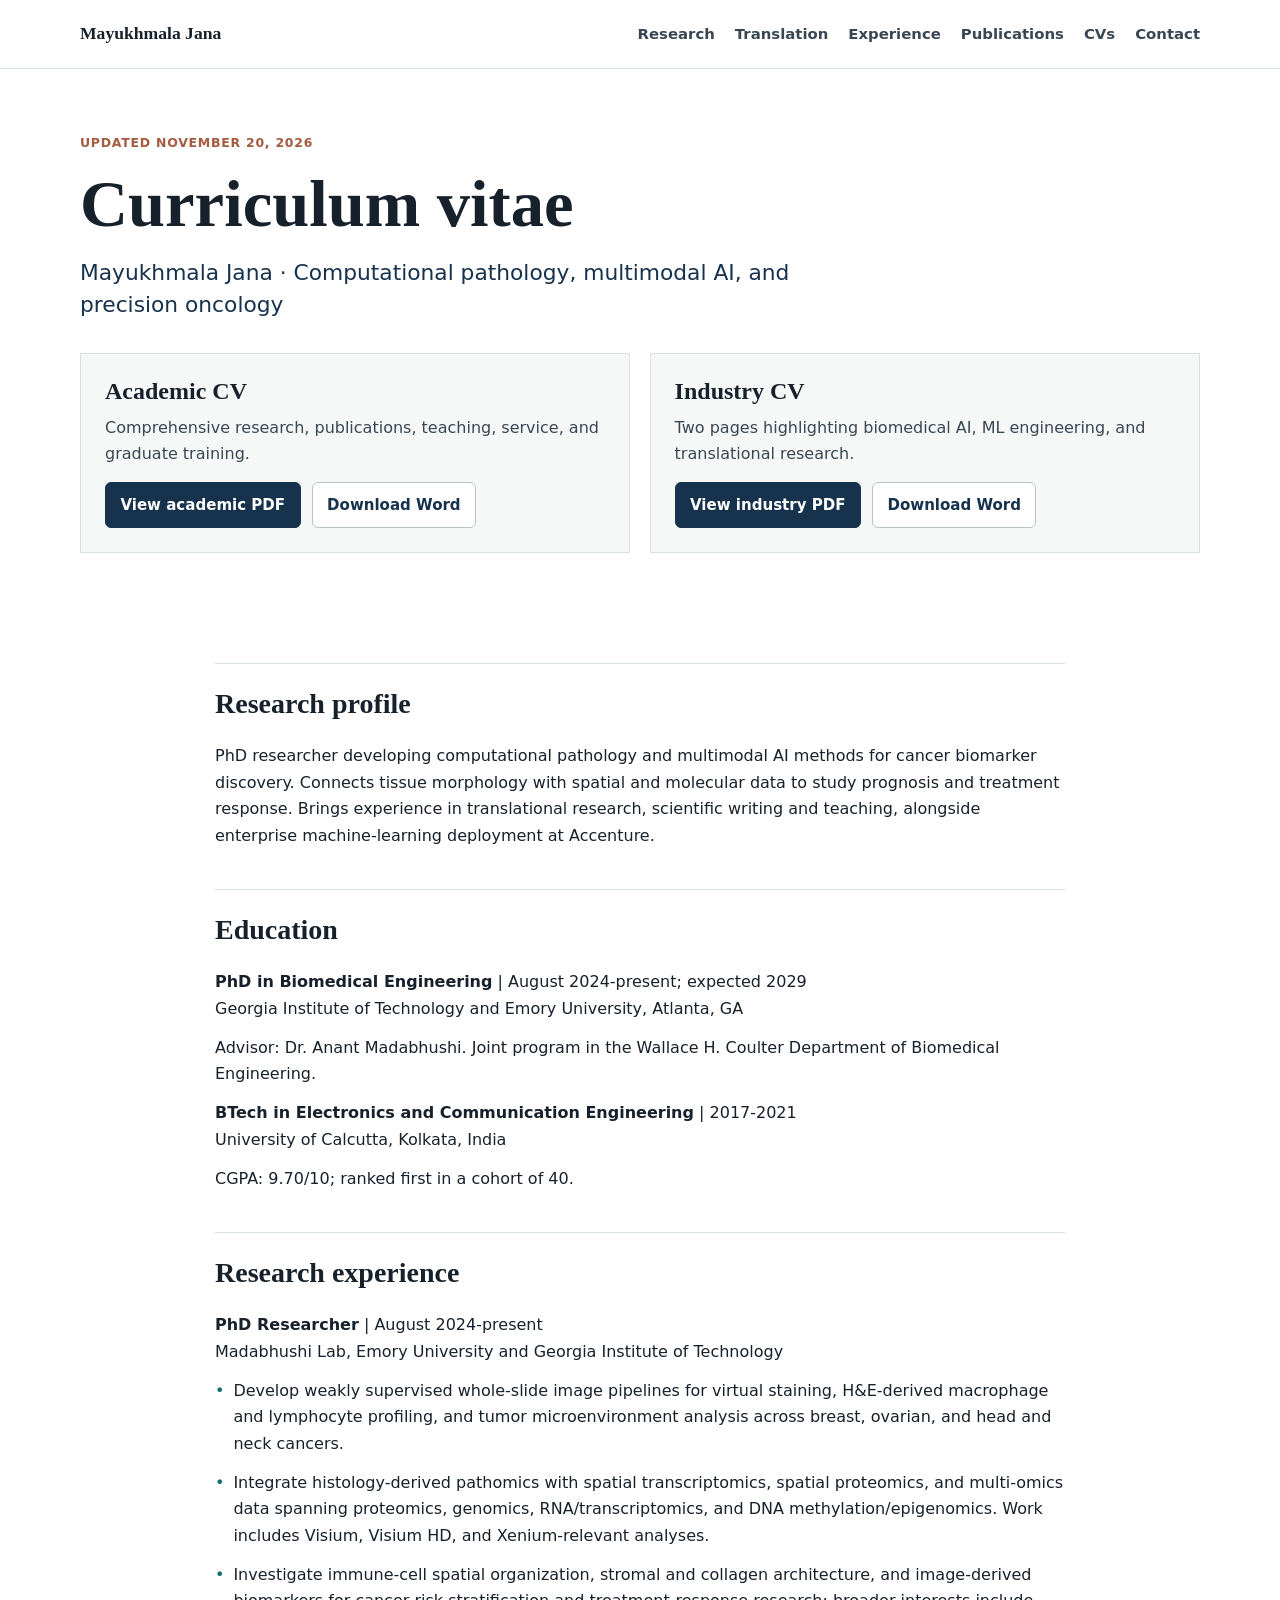
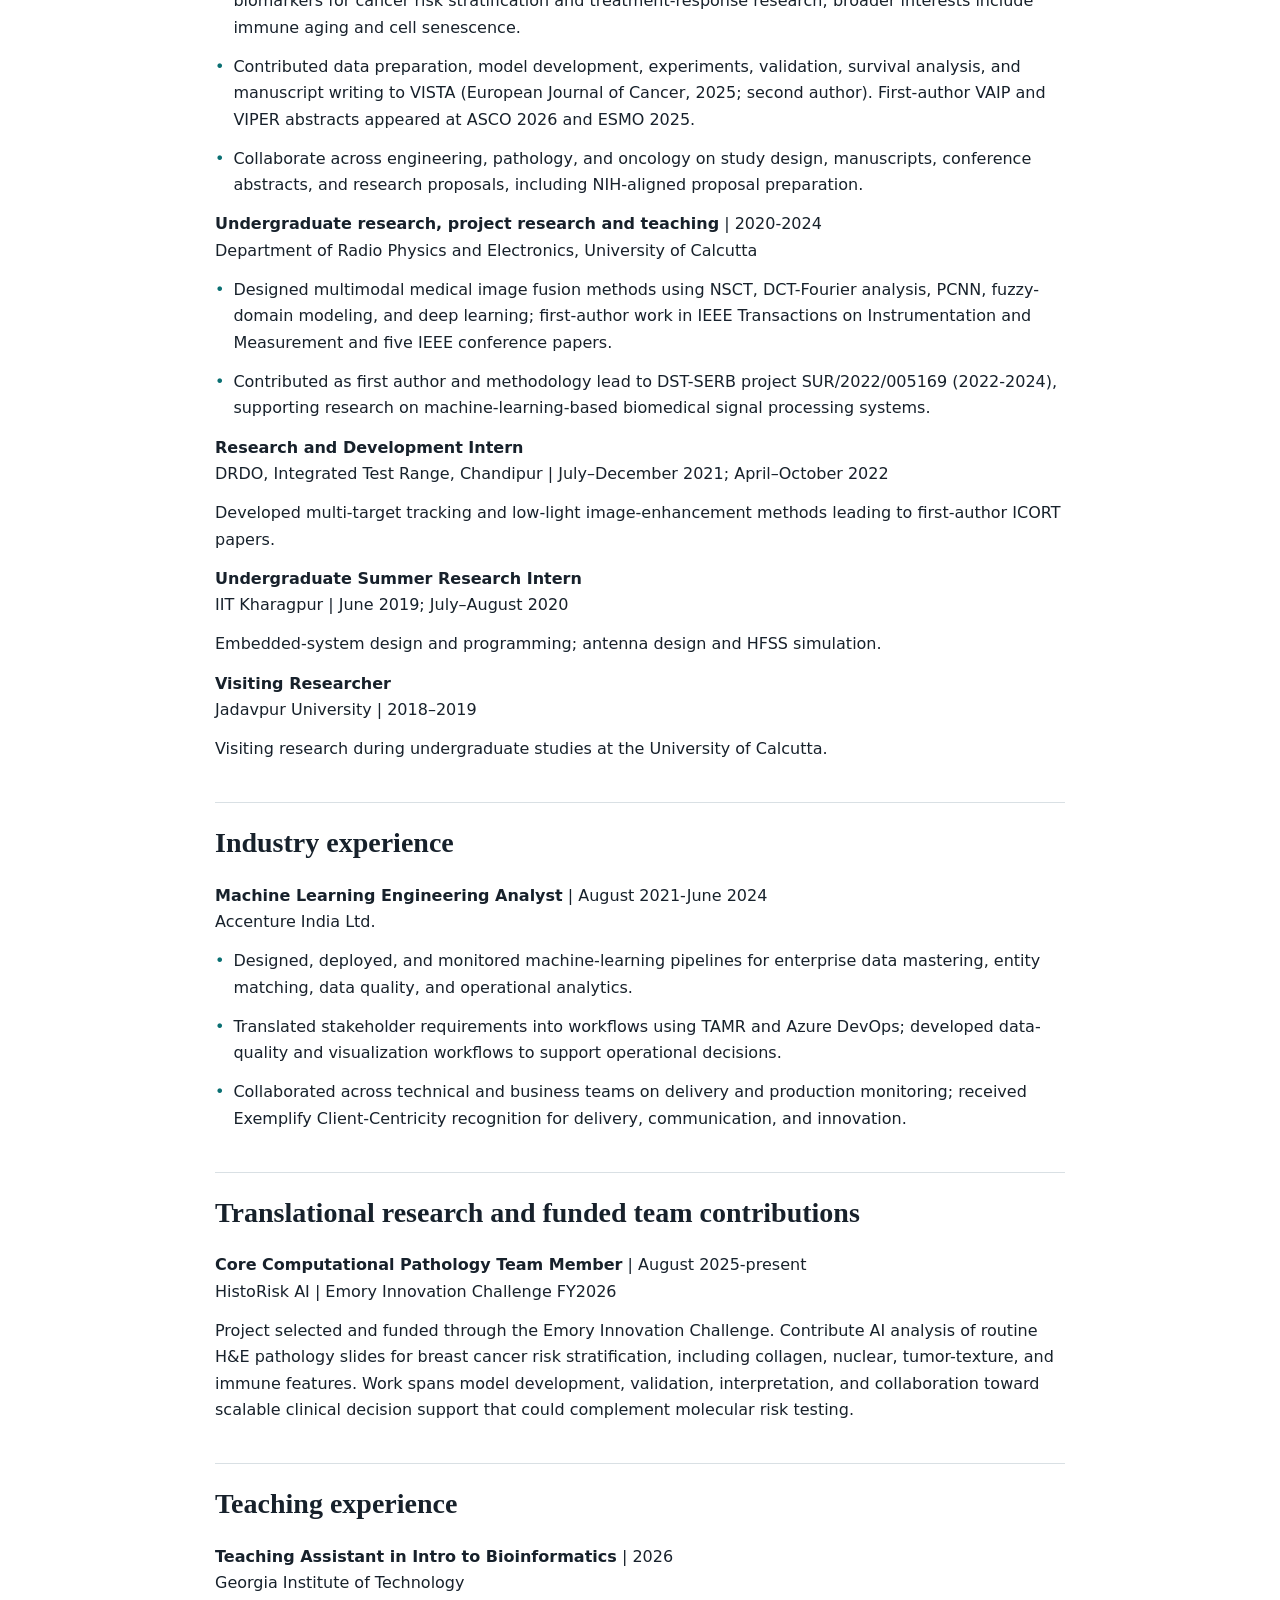
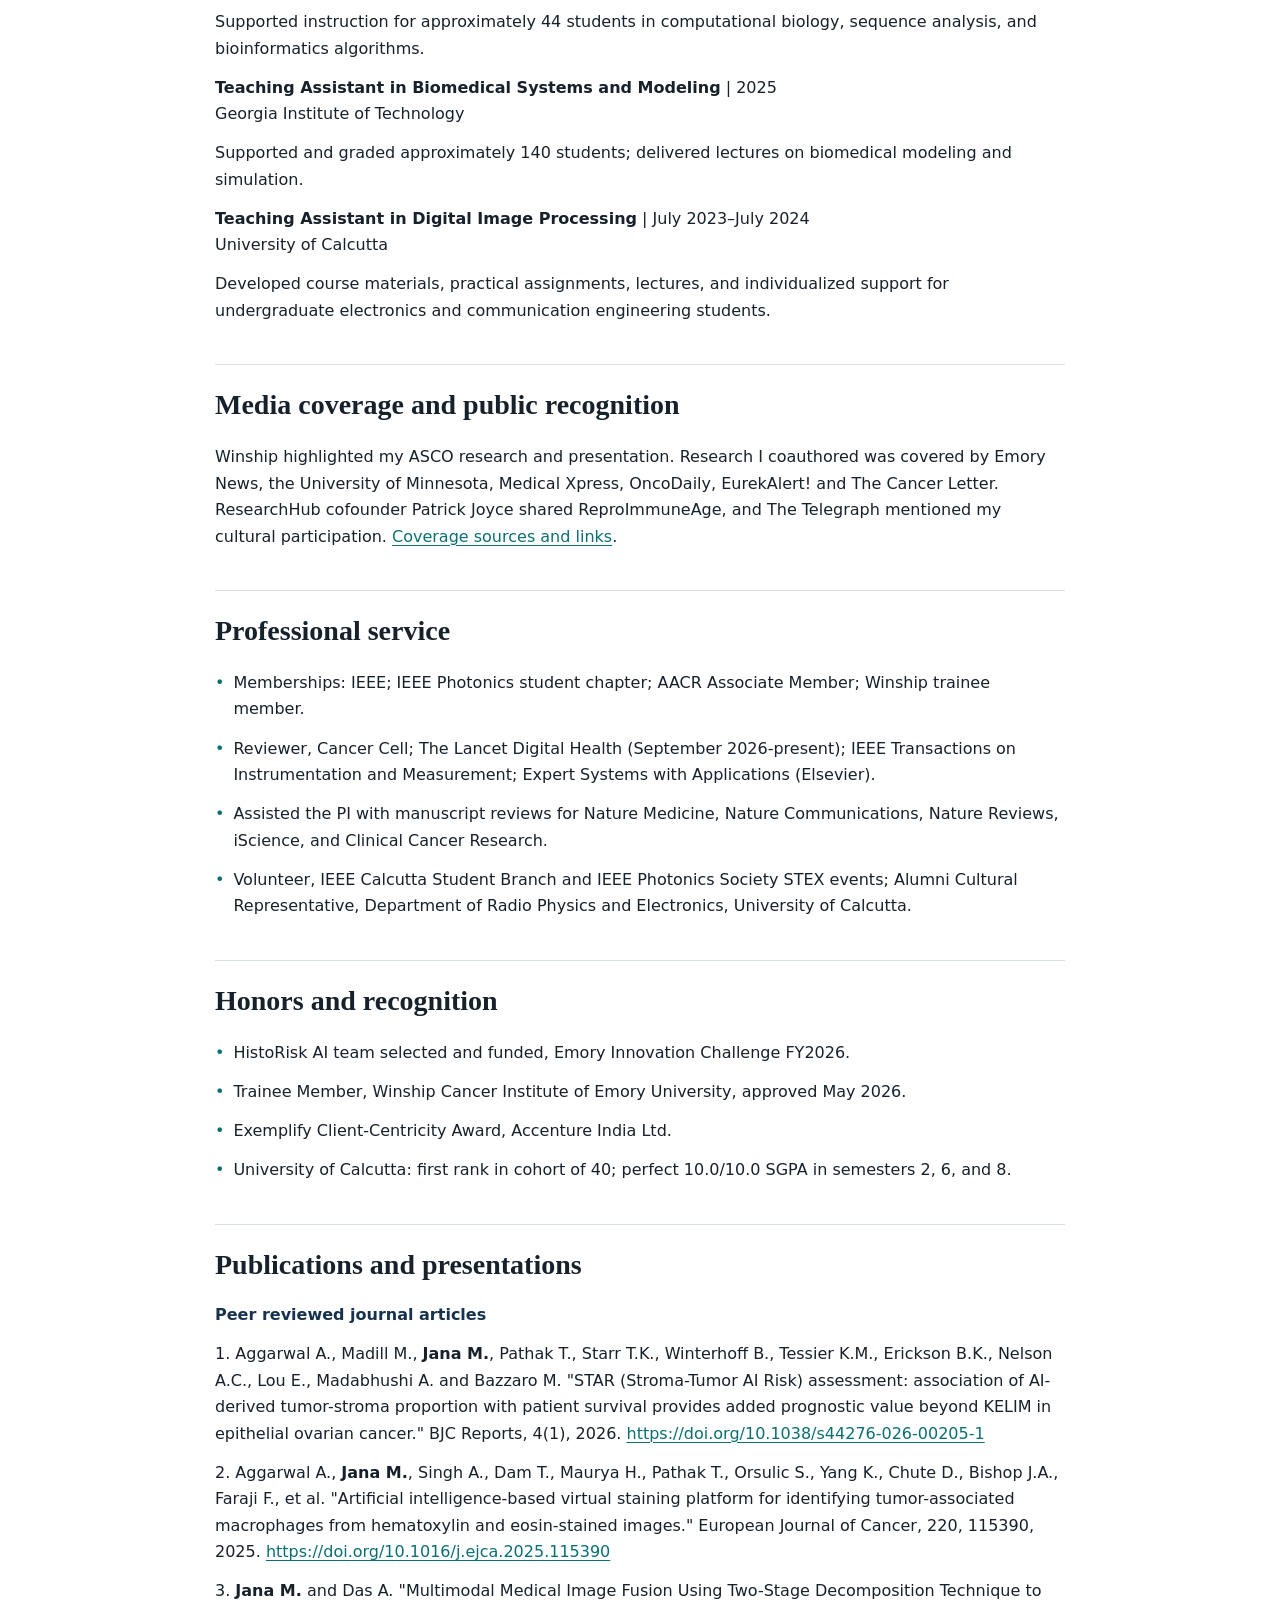
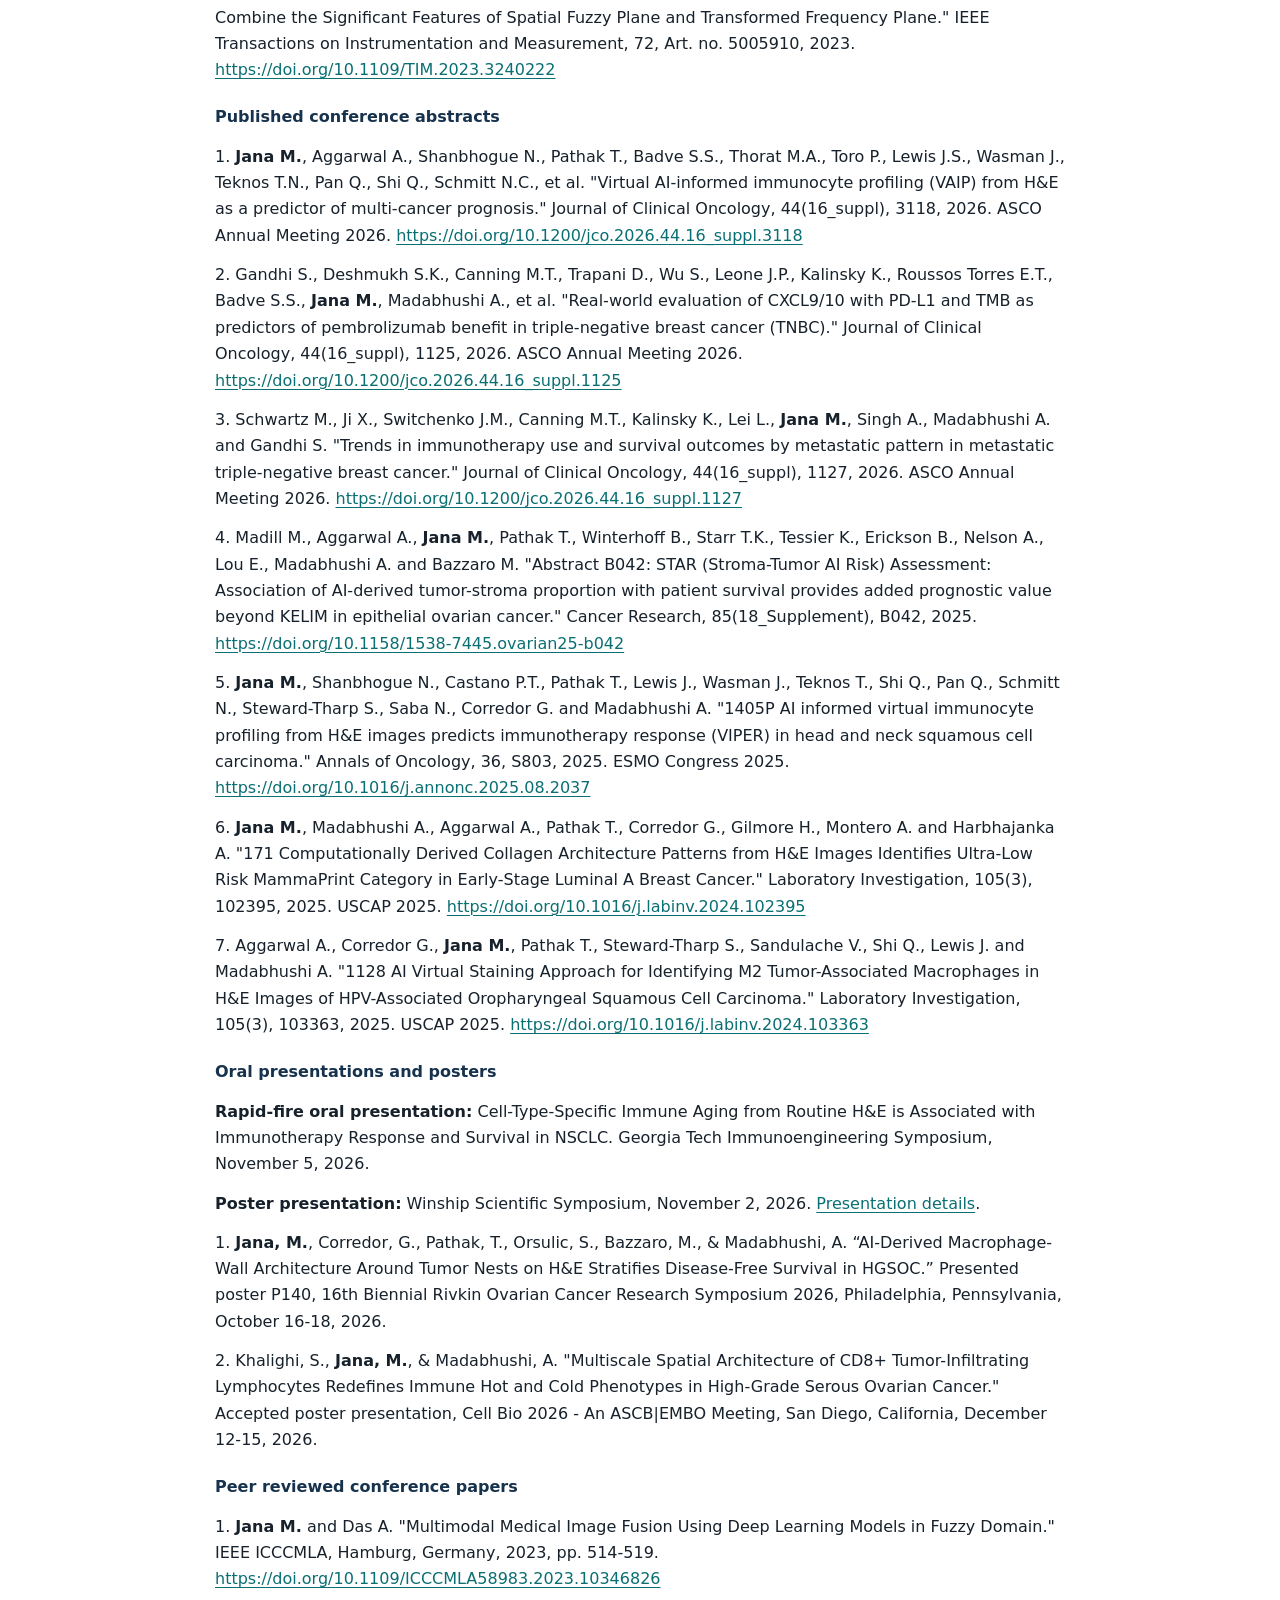
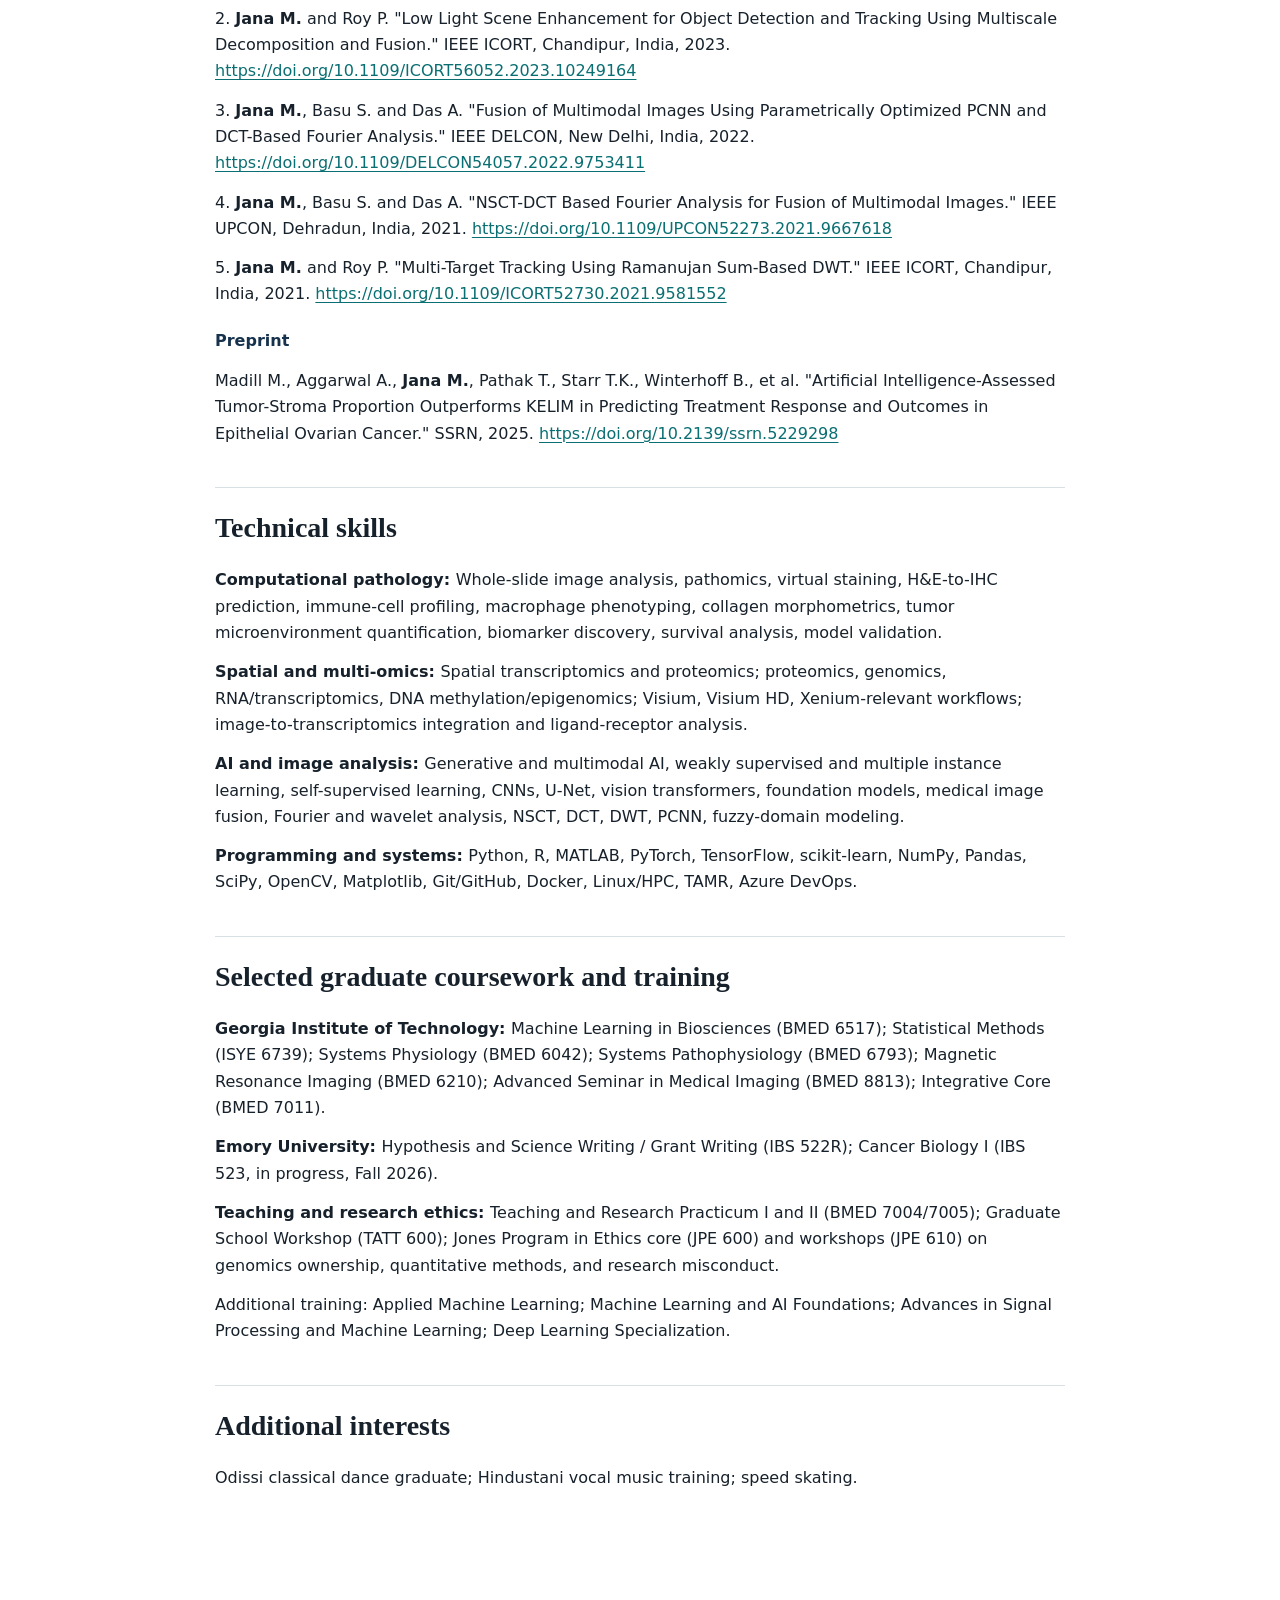
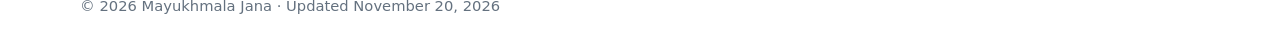
==== commit 37032bb5: "Match online CV teaching dates to verified Calcutta role" ====
--- a/cv.html
+++ b/cv.html
@@ -24,9 +24,10 @@
 <nav aria-label="Primary navigation" class="nav"><a href="index.html#research">Research</a><a href="index.html#translation">Translation</a><a href="index.html#experience">Experience</a><a href="index.html#publications">Publications</a><a href="cv.html">CVs</a><a href="index.html#contact">Contact</a></nav>
 </div>
 </header>
-<main id="main"><section class="intro"><p class="kicker">Updated November 20, 2026</p><h1>Curriculum vitae</h1><p class="lead">Mayukhmala Jana · Computational pathology, multimodal AI, and precision oncology</p><div class="download-grid"><article class="download-card"><h2>Academic CV</h2><p>Comprehensive research, publications, teaching, service, and graduate training.</p><div class="link-row"><a class="button primary" href="Academic_CV_Mayukhmala_Jana.pdf">View academic PDF</a><a class="button" download="" href="Academic_CV_Mayukhmala_Jana.docx">Download Word</a></div></article><article class="download-card"><h2>Industry CV</h2><p>Two pages highlighting biomedical AI, ML engineering, and translational research.</p><div class="link-row"><a class="button primary" href="Professional_CV_Mayukhmala_Jana.pdf">View industry PDF</a><a class="button" download="" href="Professional_CV_Mayukhmala_Jana.docx">Download Word</a></div></article></div></section><div class="section cv-content"><section><h2>Research profile</h2><p class="cv-paragraph">PhD researcher developing computational pathology and multimodal AI methods for cancer biomarker discovery. Connects tissue morphology with spatial and molecular data to study prognosis and treatment response. Brings experience in translational research, scientific writing and teaching, alongside enterprise machine-learning deployment at Accenture.</p></section><section><h2>Education</h2><p class="cv-paragraph"><strong>PhD in Biomedical Engineering</strong> | August 2024-present; expected 2029<br/>Georgia Institute of Technology and Emory University, Atlanta, GA</p><p class="cv-paragraph">Advisor: Dr. Anant Madabhushi. Joint program in the Wallace H. Coulter Department of Biomedical Engineering.</p><p class="cv-paragraph"><strong>BTech in Electronics and Communication Engineering</strong> | 2017-2021<br/>University of Calcutta, Kolkata, India</p><p class="cv-paragraph">CGPA: 9.70/10; ranked first in a cohort of 40.</p></section><section><h2>Research experience</h2><p class="cv-paragraph"><strong>PhD Researcher</strong> | August 2024-present<br/>Madabhushi Lab, Emory University and Georgia Institute of Technology</p><p class="cv-bullet">Develop weakly supervised whole-slide image pipelines for virtual staining, H&amp;E-derived macrophage and lymphocyte profiling, and tumor microenvironment analysis across breast, ovarian, and head and neck cancers.</p><p class="cv-bullet">Integrate histology-derived pathomics with spatial transcriptomics, spatial proteomics, and multi-omics data spanning proteomics, genomics, RNA/transcriptomics, and DNA methylation/epigenomics. Work includes Visium, Visium HD, and Xenium-relevant analyses.</p><p class="cv-bullet">Investigate immune-cell spatial organization, stromal and collagen architecture, and image-derived biomarkers for cancer risk stratification and treatment-response research; broader interests include immune aging and cell senescence.</p><p class="cv-bullet">Contributed data preparation, model development, experiments, validation, survival analysis, and manuscript writing to VISTA (European Journal of Cancer, 2025; second author). First-author VAIP and VIPER abstracts appeared at ASCO 2026 and ESMO 2025.</p><p class="cv-bullet">Collaborate across engineering, pathology, and oncology on study design, manuscripts, conference abstracts, and research proposals, including NIH-aligned proposal preparation.</p><p class="cv-paragraph"><strong>Undergraduate research, project research and teaching</strong> | 2020-2024<br/>Department of Radio Physics and Electronics, University of Calcutta</p><p class="cv-bullet">Designed multimodal medical image fusion methods using NSCT, DCT-Fourier analysis, PCNN, fuzzy-domain modeling, and deep learning; first-author work in IEEE Transactions on Instrumentation and Measurement and five IEEE conference papers.</p><p class="cv-bullet">Contributed as first author and methodology lead to DST-SERB project SUR/2022/005169 (2022-2024), supporting research on machine-learning-based biomedical signal processing systems.</p><p class="cv-paragraph"><strong>Research and Development Intern</strong><br/>DRDO, Integrated Test Range, Chandipur | July–December 2021; April–October 2022</p><p class="cv-paragraph">Developed multi-target tracking and low-light image-enhancement methods leading to first-author ICORT papers.</p><p class="cv-paragraph"><strong>Undergraduate Summer Research Intern</strong><br/>IIT Kharagpur | June 2019; July–August 2020</p><p class="cv-paragraph">Embedded-system design and programming; antenna design and HFSS simulation.</p><p class="cv-paragraph"><strong>Visiting Researcher</strong><br/>Jadavpur University | 2018–2019</p><p class="cv-paragraph">Visiting research during undergraduate studies at the University of Calcutta.</p></section><section><h2>Industry experience</h2><p class="cv-paragraph"><strong>Machine Learning Engineering Analyst</strong> | August 2021-June 2024<br/>Accenture India Ltd.</p><p class="cv-bullet">Designed, deployed, and monitored machine-learning pipelines for enterprise data mastering, entity matching, data quality, and operational analytics.</p><p class="cv-bullet">Translated stakeholder requirements into workflows using TAMR and Azure DevOps; developed data-quality and visualization workflows to support operational decisions.</p><p class="cv-bullet">Collaborated across technical and business teams on delivery and production monitoring; received Exemplify Client-Centricity recognition for delivery, communication, and innovation.</p></section><section><h2>Translational research and funded team contributions</h2><p class="cv-paragraph"><strong>Core Computational Pathology Team Member</strong> | August 2025-present<br/>HistoRisk AI | Emory Innovation Challenge FY2026</p><p class="cv-paragraph">Project selected and funded through the Emory Innovation Challenge. Contribute AI analysis of routine H&amp;E pathology slides for breast cancer risk stratification, including collagen, nuclear, tumor-texture, and immune features. Work spans model development, validation, interpretation, and collaboration toward scalable clinical decision support that could complement molecular risk testing.</p></section><section><h2>Teaching experience</h2><p class="cv-paragraph"><strong>Teaching Assistant in Intro to Bioinformatics</strong> | 2026<br/>Georgia Institute of Technology</p><p class="cv-paragraph">Supported instruction for approximately 44 students in computational biology, sequence analysis, and bioinformatics algorithms.</p><p class="cv-paragraph"><strong>Teaching Assistant in Biomedical Systems and Modeling</strong> | 2025<br/>Georgia Institute of Technology</p><p class="cv-paragraph">Supported and graded approximately 140 students; delivered lectures on biomedical modeling and simulation.</p><p class="cv-paragraph"><strong>Teaching Assistant in Digital Image Processing</strong> | 2020-2024<br/>University of Calcutta</p><p class="cv-paragraph">Developed course materials, practical assignments, lectures, and individualized support for undergraduate electronics and communication engineering students.</p></section><section><h2>Media coverage and public recognition</h2><p class="cv-paragraph">Winship highlighted my ASCO research and presentation. Research I coauthored was covered by Emory News, the University of Minnesota, Medical Xpress, OncoDaily, EurekAlert! and The Cancer Letter. ResearchHub cofounder Patrick Joyce shared ReproImmuneAge, and The Telegraph mentioned my cultural participation. <a href="index.html#media">Coverage sources and links</a>.</p></section><section><h2>Professional service</h2><p class="cv-bullet">Memberships: IEEE; IEEE Photonics student chapter; AACR Associate Member; Winship trainee member.</p><p class="cv-bullet">Reviewer, Cancer Cell; The Lancet Digital Health (September 2026-present); IEEE Transactions on Instrumentation and Measurement; Expert Systems with Applications (Elsevier).</p><p class="cv-bullet">Assisted the PI with manuscript reviews for Nature Medicine, Nature Communications, Nature Reviews, iScience, and Clinical Cancer Research.</p><p class="cv-bullet">Volunteer, IEEE Calcutta Student Branch and IEEE Photonics Society STEX events; Alumni Cultural Representative, Department of Radio Physics and Electronics, University of Calcutta.</p></section><section><h2>Honors and recognition</h2><p class="cv-bullet">HistoRisk AI team selected and funded, Emory Innovation Challenge FY2026.</p><p class="cv-bullet">Trainee Member, Winship Cancer Institute of Emory University, approved May 2026.</p><p class="cv-bullet">Exemplify Client-Centricity Award, Accenture India Ltd.</p><p class="cv-bullet">University of Calcutta: first rank in cohort of 40; perfect 10.0/10.0 SGPA in semesters 2, 6, and 8.</p></section><section><h2>Publications and presentations</h2><h3>Peer reviewed journal articles</h3><p class="cv-paragraph">1. Aggarwal A., Madill M., <strong>Jana M.</strong>, Pathak T., Starr T.K., Winterhoff B., Tessier K.M., Erickson B.K., Nelson A.C., Lou E., Madabhushi A. and Bazzaro M. "STAR (Stroma-Tumor AI Risk) assessment: association of AI-derived tumor-stroma proportion with patient survival provides added prognostic value beyond KELIM in epithelial ovarian cancer." BJC Reports, 4(1), 2026. <a href="https://doi.org/10.1038/s44276-026-00205-1">https://doi.org/10.1038/s44276-026-00205-1</a></p><p class="cv-paragraph">2. Aggarwal A., <strong>Jana M.</strong>, Singh A., Dam T., Maurya H., Pathak T., Orsulic S., Yang K., Chute D., Bishop J.A., Faraji F., et al. "Artificial intelligence-based virtual staining platform for identifying tumor-associated macrophages from hematoxylin and eosin-stained images." European Journal of Cancer, 220, 115390, 2025. <a href="https://doi.org/10.1016/j.ejca.2025.115390">https://doi.org/10.1016/j.ejca.2025.115390</a></p><p class="cv-paragraph">3. <strong>Jana M.</strong> and Das A. "Multimodal Medical Image Fusion Using Two-Stage Decomposition Technique to Combine the Significant Features of Spatial Fuzzy Plane and Transformed Frequency Plane." IEEE Transactions on Instrumentation and Measurement, 72, Art. no. 5005910, 2023. <a href="https://doi.org/10.1109/TIM.2023.3240222">https://doi.org/10.1109/TIM.2023.3240222</a></p><h3>Published conference abstracts</h3><p class="cv-paragraph">1. <strong>Jana M.</strong>, Aggarwal A., Shanbhogue N., Pathak T., Badve S.S., Thorat M.A., Toro P., Lewis J.S., Wasman J., Teknos T.N., Pan Q., Shi Q., Schmitt N.C., et al. "Virtual AI-informed immunocyte profiling (VAIP) from H&amp;E as a predictor of multi-cancer prognosis." Journal of Clinical Oncology, 44(16_suppl), 3118, 2026. ASCO Annual Meeting 2026. <a href="https://doi.org/10.1200/jco.2026.44.16_suppl.3118">https://doi.org/10.1200/jco.2026.44.16_suppl.3118</a></p><p class="cv-paragraph">2. Gandhi S., Deshmukh S.K., Canning M.T., Trapani D., Wu S., Leone J.P., Kalinsky K., Roussos Torres E.T., Badve S.S., <strong>Jana M.</strong>, Madabhushi A., et al. "Real-world evaluation of CXCL9/10 with PD-L1 and TMB as predictors of pembrolizumab benefit in triple-negative breast cancer (TNBC)." Journal of Clinical Oncology, 44(16_suppl), 1125, 2026. ASCO Annual Meeting 2026. <a href="https://doi.org/10.1200/jco.2026.44.16_suppl.1125">https://doi.org/10.1200/jco.2026.44.16_suppl.1125</a></p><p class="cv-paragraph">3. Schwartz M., Ji X., Switchenko J.M., Canning M.T., Kalinsky K., Lei L., <strong>Jana M.</strong>, Singh A., Madabhushi A. and Gandhi S. "Trends in immunotherapy use and survival outcomes by metastatic pattern in metastatic triple-negative breast cancer." Journal of Clinical Oncology, 44(16_suppl), 1127, 2026. ASCO Annual Meeting 2026. <a href="https://doi.org/10.1200/jco.2026.44.16_suppl.1127">https://doi.org/10.1200/jco.2026.44.16_suppl.1127</a></p><p class="cv-paragraph">4. Madill M., Aggarwal A., <strong>Jana M.</strong>, Pathak T., Winterhoff B., Starr T.K., Tessier K., Erickson B., Nelson A., Lou E., Madabhushi A. and Bazzaro M. "Abstract B042: STAR (Stroma-Tumor AI Risk) Assessment: Association of AI-derived tumor-stroma proportion with patient survival provides added prognostic value beyond KELIM in epithelial ovarian cancer." Cancer Research, 85(18_Supplement), B042, 2025. <a href="https://doi.org/10.1158/1538-7445.ovarian25-b042">https://doi.org/10.1158/1538-7445.ovarian25-b042</a></p><p class="cv-paragraph">5. <strong>Jana M.</strong>, Shanbhogue N., Castano P.T., Pathak T., Lewis J., Wasman J., Teknos T., Shi Q., Pan Q., Schmitt N., Steward-Tharp S., Saba N., Corredor G. and Madabhushi A. "1405P AI informed virtual immunocyte profiling from H&amp;E images predicts immunotherapy response (VIPER) in head and neck squamous cell carcinoma." Annals of Oncology, 36, S803, 2025. ESMO Congress 2025. <a href="https://doi.org/10.1016/j.annonc.2025.08.2037">https://doi.org/10.1016/j.annonc.2025.08.2037</a></p><p class="cv-paragraph">6. <strong>Jana M.</strong>, Madabhushi A., Aggarwal A., Pathak T., Corredor G., Gilmore H., Montero A. and Harbhajanka A. "171 Computationally Derived Collagen Architecture Patterns from H&amp;E Images Identifies Ultra-Low Risk MammaPrint Category in Early-Stage Luminal A Breast Cancer." Laboratory Investigation, 105(3), 102395, 2025. USCAP 2025. <a href="https://doi.org/10.1016/j.labinv.2024.102395">https://doi.org/10.1016/j.labinv.2024.102395</a></p><p class="cv-paragraph">7. Aggarwal A., Corredor G., <strong>Jana M.</strong>, Pathak T., Steward-Tharp S., Sandulache V., Shi Q., Lewis J. and Madabhushi A. "1128 AI Virtual Staining Approach for Identifying M2 Tumor-Associated Macrophages in H&amp;E Images of HPV-Associated Oropharyngeal Squamous Cell Carcinoma." Laboratory Investigation, 105(3), 103363, 2025. USCAP 2025. <a href="https://doi.org/10.1016/j.labinv.2024.103363">https://doi.org/10.1016/j.labinv.2024.103363</a></p><h3>Oral presentations and posters</h3><p class="cv-paragraph"><strong>Rapid-fire oral presentation:</strong> Cell-Type-Specific Immune Aging from Routine H&amp;E is Associated with Immunotherapy Response and Survival in NSCLC. Georgia Tech Immunoengineering Symposium, November 5, 2026.</p><p class="cv-paragraph"><strong>Poster presentation:</strong> Winship Scientific Symposium, November 2, 2026. <a href="index.html#presentations">Presentation details</a>.</p><p class="cv-paragraph">1. <strong>Jana, M.</strong>, Corredor, G., Pathak, T., Orsulic, S., Bazzaro, M., &amp; Madabhushi, A. “AI-Derived Macrophage-Wall Architecture Around Tumor Nests on H&amp;E Stratifies Disease-Free Survival in HGSOC.” Presented poster P140, 16th Biennial Rivkin Ovarian Cancer Research Symposium 2026, Philadelphia, Pennsylvania, October 16-18, 2026.</p><p class="cv-paragraph">2. Khalighi, S., <strong>Jana, M.</strong>, &amp; Madabhushi, A. "Multiscale Spatial Architecture of CD8+ Tumor-Infiltrating Lymphocytes Redefines Immune Hot and Cold Phenotypes in High-Grade Serous Ovarian Cancer." Accepted poster presentation, Cell Bio 2026 - An ASCB|EMBO Meeting, San Diego, California, December 12-15, 2026.</p><h3>Peer reviewed conference papers</h3><p class="cv-paragraph">1. <strong>Jana M.</strong> and Das A. "Multimodal Medical Image Fusion Using Deep Learning Models in Fuzzy Domain." IEEE ICCCMLA, Hamburg, Germany, 2023, pp. 514-519. <a href="https://doi.org/10.1109/ICCCMLA58983.2023.10346826">https://doi.org/10.1109/ICCCMLA58983.2023.10346826</a></p><p class="cv-paragraph">2. <strong>Jana M.</strong> and Roy P. "Low Light Scene Enhancement for Object Detection and Tracking Using Multiscale Decomposition and Fusion." IEEE ICORT, Chandipur, India, 2023. <a href="https://doi.org/10.1109/ICORT56052.2023.10249164">https://doi.org/10.1109/ICORT56052.2023.10249164</a></p><p class="cv-paragraph">3. <strong>Jana M.</strong>, Basu S. and Das A. "Fusion of Multimodal Images Using Parametrically Optimized PCNN and DCT-Based Fourier Analysis." IEEE DELCON, New Delhi, India, 2022. <a href="https://doi.org/10.1109/DELCON54057.2022.9753411">https://doi.org/10.1109/DELCON54057.2022.9753411</a></p><p class="cv-paragraph">4. <strong>Jana M.</strong>, Basu S. and Das A. "NSCT-DCT Based Fourier Analysis for Fusion of Multimodal Images." IEEE UPCON, Dehradun, India, 2021. <a href="https://doi.org/10.1109/UPCON52273.2021.9667618">https://doi.org/10.1109/UPCON52273.2021.9667618</a></p><p class="cv-paragraph">5. <strong>Jana M.</strong> and Roy P. "Multi-Target Tracking Using Ramanujan Sum-Based DWT." IEEE ICORT, Chandipur, India, 2021. <a href="https://doi.org/10.1109/ICORT52730.2021.9581552">https://doi.org/10.1109/ICORT52730.2021.9581552</a></p><h3>Preprint</h3><p class="cv-paragraph">Madill M., Aggarwal A., <strong>Jana M.</strong>, Pathak T., Starr T.K., Winterhoff B., et al. "Artificial Intelligence-Assessed Tumor-Stroma Proportion Outperforms KELIM in Predicting Treatment Response and Outcomes in Epithelial Ovarian Cancer." SSRN, 2025. <a href="https://doi.org/10.2139/ssrn.5229298">https://doi.org/10.2139/ssrn.5229298</a></p></section><section><h2>Technical skills</h2><p class="cv-paragraph"><strong>Computational pathology: </strong>Whole-slide image analysis, pathomics, virtual staining, H&amp;E-to-IHC prediction, immune-cell profiling, macrophage phenotyping, collagen morphometrics, tumor microenvironment quantification, biomarker discovery, survival analysis, model validation.</p><p class="cv-paragraph"><strong>Spatial and multi-omics: </strong>Spatial transcriptomics and proteomics; proteomics, genomics, RNA/transcriptomics, DNA methylation/epigenomics; Visium, Visium HD, Xenium-relevant workflows; image-to-transcriptomics integration and ligand-receptor analysis.</p><p class="cv-paragraph"><strong>AI and image analysis: </strong>Generative and multimodal AI, weakly supervised and multiple instance learning, self-supervised learning, CNNs, U-Net, vision transformers, foundation models, medical image fusion, Fourier and wavelet analysis, NSCT, DCT, DWT, PCNN, fuzzy-domain modeling.</p><p class="cv-paragraph"><strong>Programming and systems: </strong>Python, R, MATLAB, PyTorch, TensorFlow, scikit-learn, NumPy, Pandas, SciPy, OpenCV, Matplotlib, Git/GitHub, Docker, Linux/HPC, TAMR, Azure DevOps.</p></section><section><h2>Selected graduate coursework and training</h2><p class="cv-paragraph"><strong>Georgia Institute of Technology: </strong>Machine Learning in Biosciences (BMED 6517); Statistical Methods (ISYE 6739); Systems Physiology (BMED 6042); Systems Pathophysiology (BMED 6793); Magnetic Resonance Imaging (BMED 6210); Advanced Seminar in Medical Imaging (BMED 8813); Integrative Core (BMED 7011).</p><p class="cv-paragraph"><strong>Emory University: </strong>Hypothesis and Science Writing / Grant Writing (IBS 522R); Cancer Biology I (IBS 523, in progress, Fall 2026).</p><p class="cv-paragraph"><strong>Teaching and research ethics: </strong>Teaching and Research Practicum I and II (BMED 7004/7005); Graduate School Workshop (TATT 600); Jones Program in Ethics core (JPE 600) and workshops (JPE 610) on genomics ownership, quantitative methods, and research misconduct.</p><p class="cv-paragraph">Additional training: Applied Machine Learning; Machine Learning and AI Foundations; Advances in Signal Processing and Machine Learning; Deep Learning Specialization.</p></section><section><h2>Additional interests</h2><p class="cv-paragraph">Odissi classical dance graduate; Hindustani vocal music training; speed skating.</p></section></div></main>
+<main id="main"><section class="intro"><p class="kicker">Updated November 20, 2026</p><h1>Curriculum vitae</h1><p class="lead">Mayukhmala Jana · Computational pathology, multimodal AI, and precision oncology</p><div class="download-grid"><article class="download-card"><h2>Academic CV</h2><p>Comprehensive research, publications, teaching, service, and graduate training.</p><div class="link-row"><a class="button primary" href="Academic_CV_Mayukhmala_Jana.pdf">View academic PDF</a><a class="button" download="" href="Academic_CV_Mayukhmala_Jana.docx">Download Word</a></div></article><article class="download-card"><h2>Industry CV</h2><p>Two pages highlighting biomedical AI, ML engineering, and translational research.</p><div class="link-row"><a class="button primary" href="Professional_CV_Mayukhmala_Jana.pdf">View industry PDF</a><a class="button" download="" href="Professional_CV_Mayukhmala_Jana.docx">Download Word</a></div></article></div></section><div class="section cv-content"><section><h2>Research profile</h2><p class="cv-paragraph">PhD researcher developing computational pathology and multimodal AI methods for cancer biomarker discovery. Connects tissue morphology with spatial and molecular data to study prognosis and treatment response. Brings experience in translational research, scientific writing and teaching, alongside enterprise machine-learning deployment at Accenture.</p></section><section><h2>Education</h2><p class="cv-paragraph"><strong>PhD in Biomedical Engineering</strong> | August 2024-present; expected 2029<br/>Georgia Institute of Technology and Emory University, Atlanta, GA</p><p class="cv-paragraph">Advisor: Dr. Anant Madabhushi. Joint program in the Wallace H. Coulter Department of Biomedical Engineering.</p><p class="cv-paragraph"><strong>BTech in Electronics and Communication Engineering</strong> | 2017-2021<br/>University of Calcutta, Kolkata, India</p><p class="cv-paragraph">CGPA: 9.70/10; ranked first in a cohort of 40.</p></section><section><h2>Research experience</h2><p class="cv-paragraph"><strong>PhD Researcher</strong> | August 2024-present<br/>Madabhushi Lab, Emory University and Georgia Institute of Technology</p><p class="cv-bullet">Develop weakly supervised whole-slide image pipelines for virtual staining, H&amp;E-derived macrophage and lymphocyte profiling, and tumor microenvironment analysis across breast, ovarian, and head and neck cancers.</p><p class="cv-bullet">Integrate histology-derived pathomics with spatial transcriptomics, spatial proteomics, and multi-omics data spanning proteomics, genomics, RNA/transcriptomics, and DNA methylation/epigenomics. Work includes Visium, Visium HD, and Xenium-relevant analyses.</p><p class="cv-bullet">Investigate immune-cell spatial organization, stromal and collagen architecture, and image-derived biomarkers for cancer risk stratification and treatment-response research; broader interests include immune aging and cell senescence.</p><p class="cv-bullet">Contributed data preparation, model development, experiments, validation, survival analysis, and manuscript writing to VISTA (European Journal of Cancer, 2025; second author). First-author VAIP and VIPER abstracts appeared at ASCO 2026 and ESMO 2025.</p><p class="cv-bullet">Collaborate across engineering, pathology, and oncology on study design, manuscripts, conference abstracts, and research proposals, including NIH-aligned proposal preparation.</p><p class="cv-paragraph"><strong>Undergraduate research, project research and teaching</strong> | 2020-2024<br/>Department of Radio Physics and Electronics, University of Calcutta</p><p class="cv-bullet">Designed multimodal medical image fusion methods using NSCT, DCT-Fourier analysis, PCNN, fuzzy-domain modeling, and deep learning; first-author work in IEEE Transactions on Instrumentation and Measurement and five IEEE conference papers.</p><p class="cv-bullet">Contributed as first author and methodology lead to DST-SERB project SUR/2022/005169 (2022-2024), supporting research on machine-learning-based biomedical signal processing systems.</p><p class="cv-paragraph"><strong>Research and Development Intern</strong><br/>DRDO, Integrated Test Range, Chandipur | July–December 2021; April–October 2022</p><p class="cv-paragraph">Developed multi-target tracking and low-light image-enhancement methods leading to first-author ICORT papers.</p><p class="cv-paragraph"><strong>Undergraduate Summer Research Intern</strong><br/>IIT Kharagpur | June 2019; July–August 2020</p><p class="cv-paragraph">Embedded-system design and programming; antenna design and HFSS simulation.</p><p class="cv-paragraph"><strong>Visiting Researcher</strong><br/>Jadavpur University | 2018–2019</p><p class="cv-paragraph">Visiting research during undergraduate studies at the University of Calcutta.</p></section><section><h2>Industry experience</h2><p class="cv-paragraph"><strong>Machine Learning Engineering Analyst</strong> | August 2021-June 2024<br/>Accenture India Ltd.</p><p class="cv-bullet">Designed, deployed, and monitored machine-learning pipelines for enterprise data mastering, entity matching, data quality, and operational analytics.</p><p class="cv-bullet">Translated stakeholder requirements into workflows using TAMR and Azure DevOps; developed data-quality and visualization workflows to support operational decisions.</p><p class="cv-bullet">Collaborated across technical and business teams on delivery and production monitoring; received Exemplify Client-Centricity recognition for delivery, communication, and innovation.</p></section><section><h2>Translational research and funded team contributions</h2><p class="cv-paragraph"><strong>Core Computational Pathology Team Member</strong> | August 2025-present<br/>HistoRisk AI | Emory Innovation Challenge FY2026</p><p class="cv-paragraph">Project selected and funded through the Emory Innovation Challenge. Contribute AI analysis of routine H&amp;E pathology slides for breast cancer risk stratification, including collagen, nuclear, tumor-texture, and immune features. Work spans model development, validation, interpretation, and collaboration toward scalable clinical decision support that could complement molecular risk testing.</p></section><section><h2>Teaching experience</h2><p class="cv-paragraph"><strong>Teaching Assistant in Intro to Bioinformatics</strong> | 2026<br/>Georgia Institute of Technology</p><p class="cv-paragraph">Supported instruction for approximately 44 students in computational biology, sequence analysis, and bioinformatics algorithms.</p><p class="cv-paragraph"><strong>Teaching Assistant in Biomedical Systems and Modeling</strong> | 2025<br/>Georgia Institute of Technology</p><p class="cv-paragraph">Supported and graded approximately 140 students; delivered lectures on biomedical modeling and simulation.</p><p class="cv-paragraph"><strong>Teaching Assistant in Digital Image Processing</strong> | July 2023–July 2024<br/>University of Calcutta</p><p class="cv-paragraph">Developed course materials, practical assignments, lectures, and individualized support for undergraduate electronics and communication engineering students.</p></section><section><h2>Media coverage and public recognition</h2><p class="cv-paragraph">Winship highlighted my ASCO research and presentation. Research I coauthored was covered by Emory News, the University of Minnesota, Medical Xpress, OncoDaily, EurekAlert! and The Cancer Letter. ResearchHub cofounder Patrick Joyce shared ReproImmuneAge, and The Telegraph mentioned my cultural participation. <a href="index.html#media">Coverage sources and links</a>.</p></section><section><h2>Professional service</h2><p class="cv-bullet">Memberships: IEEE; IEEE Photonics student chapter; AACR Associate Member; Winship trainee member.</p><p class="cv-bullet">Reviewer, Cancer Cell; The Lancet Digital Health (September 2026-present); IEEE Transactions on Instrumentation and Measurement; Expert Systems with Applications (Elsevier).</p><p class="cv-bullet">Assisted the PI with manuscript reviews for Nature Medicine, Nature Communications, Nature Reviews, iScience, and Clinical Cancer Research.</p><p class="cv-bullet">Volunteer, IEEE Calcutta Student Branch and IEEE Photonics Society STEX events; Alumni Cultural Representative, Department of Radio Physics and Electronics, University of Calcutta.</p></section><section><h2>Honors and recognition</h2><p class="cv-bullet">HistoRisk AI team selected and funded, Emory Innovation Challenge FY2026.</p><p class="cv-bullet">Trainee Member, Winship Cancer Institute of Emory University, approved May 2026.</p><p class="cv-bullet">Exemplify Client-Centricity Award, Accenture India Ltd.</p><p class="cv-bullet">University of Calcutta: first rank in cohort of 40; perfect 10.0/10.0 SGPA in semesters 2, 6, and 8.</p></section><section><h2>Publications and presentations</h2><h3>Peer reviewed journal articles</h3><p class="cv-paragraph">1. Aggarwal A., Madill M., <strong>Jana M.</strong>, Pathak T., Starr T.K., Winterhoff B., Tessier K.M., Erickson B.K., Nelson A.C., Lou E., Madabhushi A. and Bazzaro M. "STAR (Stroma-Tumor AI Risk) assessment: association of AI-derived tumor-stroma proportion with patient survival provides added prognostic value beyond KELIM in epithelial ovarian cancer." BJC Reports, 4(1), 2026. <a href="https://doi.org/10.1038/s44276-026-00205-1">https://doi.org/10.1038/s44276-026-00205-1</a></p><p class="cv-paragraph">2. Aggarwal A., <strong>Jana M.</strong>, Singh A., Dam T., Maurya H., Pathak T., Orsulic S., Yang K., Chute D., Bishop J.A., Faraji F., et al. "Artificial intelligence-based virtual staining platform for identifying tumor-associated macrophages from hematoxylin and eosin-stained images." European Journal of Cancer, 220, 115390, 2025. <a href="https://doi.org/10.1016/j.ejca.2025.115390">https://doi.org/10.1016/j.ejca.2025.115390</a></p><p class="cv-paragraph">3. <strong>Jana M.</strong> and Das A. "Multimodal Medical Image Fusion Using Two-Stage Decomposition Technique to Combine the Significant Features of Spatial Fuzzy Plane and Transformed Frequency Plane." IEEE Transactions on Instrumentation and Measurement, 72, Art. no. 5005910, 2023. <a href="https://doi.org/10.1109/TIM.2023.3240222">https://doi.org/10.1109/TIM.2023.3240222</a></p><h3>Published conference abstracts</h3><p class="cv-paragraph">1. <strong>Jana M.</strong>, Aggarwal A., Shanbhogue N., Pathak T., Badve S.S., Thorat M.A., Toro P., Lewis J.S., Wasman J., Teknos T.N., Pan Q., Shi Q., Schmitt N.C., et al. "Virtual AI-informed immunocyte profiling (VAIP) from H&amp;E as a predictor of multi-cancer prognosis." Journal of Clinical Oncology, 44(16_suppl), 3118, 2026. ASCO Annual Meeting 2026. <a href="https://doi.org/10.1200/jco.2026.44.16_suppl.3118">https://doi.org/10.1200/jco.2026.44.16_suppl.3118</a></p><p class="cv-paragraph">2. Gandhi S., Deshmukh S.K., Canning M.T., Trapani D., Wu S., Leone J.P., Kalinsky K., Roussos Torres E.T., Badve S.S., <strong>Jana M.</strong>, Madabhushi A., et al. "Real-world evaluation of CXCL9/10 with PD-L1 and TMB as predictors of pembrolizumab benefit in triple-negative breast cancer (TNBC)." Journal of Clinical Oncology, 44(16_suppl), 1125, 2026. ASCO Annual Meeting 2026. <a href="https://doi.org/10.1200/jco.2026.44.16_suppl.1125">https://doi.org/10.1200/jco.2026.44.16_suppl.1125</a></p><p class="cv-paragraph">3. Schwartz M., Ji X., Switchenko J.M., Canning M.T., Kalinsky K., Lei L., <strong>Jana M.</strong>, Singh A., Madabhushi A. and Gandhi S. "Trends in immunotherapy use and survival outcomes by metastatic pattern in metastatic triple-negative breast cancer." Journal of Clinical Oncology, 44(16_suppl), 1127, 2026. ASCO Annual Meeting 2026. <a href="https://doi.org/10.1200/jco.2026.44.16_suppl.1127">https://doi.org/10.1200/jco.2026.44.16_suppl.1127</a></p><p class="cv-paragraph">4. Madill M., Aggarwal A., <strong>Jana M.</strong>, Pathak T., Winterhoff B., Starr T.K., Tessier K., Erickson B., Nelson A., Lou E., Madabhushi A. and Bazzaro M. "Abstract B042: STAR (Stroma-Tumor AI Risk) Assessment: Association of AI-derived tumor-stroma proportion with patient survival provides added prognostic value beyond KELIM in epithelial ovarian cancer." Cancer Research, 85(18_Supplement), B042, 2025. <a href="https://doi.org/10.1158/1538-7445.ovarian25-b042">https://doi.org/10.1158/1538-7445.ovarian25-b042</a></p><p class="cv-paragraph">5. <strong>Jana M.</strong>, Shanbhogue N., Castano P.T., Pathak T., Lewis J., Wasman J., Teknos T., Shi Q., Pan Q., Schmitt N., Steward-Tharp S., Saba N., Corredor G. and Madabhushi A. "1405P AI informed virtual immunocyte profiling from H&amp;E images predicts immunotherapy response (VIPER) in head and neck squamous cell carcinoma." Annals of Oncology, 36, S803, 2025. ESMO Congress 2025. <a href="https://doi.org/10.1016/j.annonc.2025.08.2037">https://doi.org/10.1016/j.annonc.2025.08.2037</a></p><p class="cv-paragraph">6. <strong>Jana M.</strong>, Madabhushi A., Aggarwal A., Pathak T., Corredor G., Gilmore H., Montero A. and Harbhajanka A. "171 Computationally Derived Collagen Architecture Patterns from H&amp;E Images Identifies Ultra-Low Risk MammaPrint Category in Early-Stage Luminal A Breast Cancer." Laboratory Investigation, 105(3), 102395, 2025. USCAP 2025. <a href="https://doi.org/10.1016/j.labinv.2024.102395">https://doi.org/10.1016/j.labinv.2024.102395</a></p><p class="cv-paragraph">7. Aggarwal A., Corredor G., <strong>Jana M.</strong>, Pathak T., Steward-Tharp S., Sandulache V., Shi Q., Lewis J. and Madabhushi A. "1128 AI Virtual Staining Approach for Identifying M2 Tumor-Associated Macrophages in H&amp;E Images of HPV-Associated Oropharyngeal Squamous Cell Carcinoma." Laboratory Investigation, 105(3), 103363, 2025. USCAP 2025. <a href="https://doi.org/10.1016/j.labinv.2024.103363">https://doi.org/10.1016/j.labinv.2024.103363</a></p><h3>Oral presentations and posters</h3><p class="cv-paragraph"><strong>Rapid-fire oral presentation:</strong> Cell-Type-Specific Immune Aging from Routine H&amp;E is Associated with Immunotherapy Response and Survival in NSCLC. Georgia Tech Immunoengineering Symposium, November 5, 2026.</p><p class="cv-paragraph"><strong>Poster presentation:</strong> Winship Scientific Symposium, November 2, 2026. <a href="index.html#presentations">Presentation details</a>.</p><p class="cv-paragraph">1. <strong>Jana, M.</strong>, Corredor, G., Pathak, T., Orsulic, S., Bazzaro, M., &amp; Madabhushi, A. “AI-Derived Macrophage-Wall Architecture Around Tumor Nests on H&amp;E Stratifies Disease-Free Survival in HGSOC.” Presented poster P140, 16th Biennial Rivkin Ovarian Cancer Research Symposium 2026, Philadelphia, Pennsylvania, October 16-18, 2026.</p><p class="cv-paragraph">2. Khalighi, S., <strong>Jana, M.</strong>, &amp; Madabhushi, A. "Multiscale Spatial Architecture of CD8+ Tumor-Infiltrating Lymphocytes Redefines Immune Hot and Cold Phenotypes in High-Grade Serous Ovarian Cancer." Accepted poster presentation, Cell Bio 2026 - An ASCB|EMBO Meeting, San Diego, California, December 12-15, 2026.</p><h3>Peer reviewed conference papers</h3><p class="cv-paragraph">1. <strong>Jana M.</strong> and Das A. "Multimodal Medical Image Fusion Using Deep Learning Models in Fuzzy Domain." IEEE ICCCMLA, Hamburg, Germany, 2023, pp. 514-519. <a href="https://doi.org/10.1109/ICCCMLA58983.2023.10346826">https://doi.org/10.1109/ICCCMLA58983.2023.10346826</a></p><p class="cv-paragraph">2. <strong>Jana M.</strong> and Roy P. "Low Light Scene Enhancement for Object Detection and Tracking Using Multiscale Decomposition and Fusion." IEEE ICORT, Chandipur, India, 2023. <a href="https://doi.org/10.1109/ICORT56052.2023.10249164">https://doi.org/10.1109/ICORT56052.2023.10249164</a></p><p class="cv-paragraph">3. <strong>Jana M.</strong>, Basu S. and Das A. "Fusion of Multimodal Images Using Parametrically Optimized PCNN and DCT-Based Fourier Analysis." IEEE DELCON, New Delhi, India, 2022. <a href="https://doi.org/10.1109/DELCON54057.2022.9753411">https://doi.org/10.1109/DELCON54057.2022.9753411</a></p><p class="cv-paragraph">4. <strong>Jana M.</strong>, Basu S. and Das A. "NSCT-DCT Based Fourier Analysis for Fusion of Multimodal Images." IEEE UPCON, Dehradun, India, 2021. <a href="https://doi.org/10.1109/UPCON52273.2021.9667618">https://doi.org/10.1109/UPCON52273.2021.9667618</a></p><p class="cv-paragraph">5. <strong>Jana M.</strong> and Roy P. "Multi-Target Tracking Using Ramanujan Sum-Based DWT." IEEE ICORT, Chandipur, India, 2021. <a href="https://doi.org/10.1109/ICORT52730.2021.9581552">https://doi.org/10.1109/ICORT52730.2021.9581552</a></p><h3>Preprint</h3><p class="cv-paragraph">Madill M., Aggarwal A., <strong>Jana M.</strong>, Pathak T., Starr T.K., Winterhoff B., et al. "Artificial Intelligence-Assessed Tumor-Stroma Proportion Outperforms KELIM in Predicting Treatment Response and Outcomes in Epithelial Ovarian Cancer." SSRN, 2025. <a href="https://doi.org/10.2139/ssrn.5229298">https://doi.org/10.2139/ssrn.5229298</a></p></section><section><h2>Technical skills</h2><p class="cv-paragraph"><strong>Computational pathology: </strong>Whole-slide image analysis, pathomics, virtual staining, H&amp;E-to-IHC prediction, immune-cell profiling, macrophage phenotyping, collagen morphometrics, tumor microenvironment quantification, biomarker discovery, survival analysis, model validation.</p><p class="cv-paragraph"><strong>Spatial and multi-omics: </strong>Spatial transcriptomics and proteomics; proteomics, genomics, RNA/transcriptomics, DNA methylation/epigenomics; Visium, Visium HD, Xenium-relevant workflows; image-to-transcriptomics integration and ligand-receptor analysis.</p><p class="cv-paragraph"><strong>AI and image analysis: </strong>Generative and multimodal AI, weakly supervised and multiple instance learning, self-supervised learning, CNNs, U-Net, vision transformers, foundation models, medical image fusion, Fourier and wavelet analysis, NSCT, DCT, DWT, PCNN, fuzzy-domain modeling.</p><p class="cv-paragraph"><strong>Programming and systems: </strong>Python, R, MATLAB, PyTorch, TensorFlow, scikit-learn, NumPy, Pandas, SciPy, OpenCV, Matplotlib, Git/GitHub, Docker, Linux/HPC, TAMR, Azure DevOps.</p></section><section><h2>Selected graduate coursework and training</h2><p class="cv-paragraph"><strong>Georgia Institute of Technology: </strong>Machine Learning in Biosciences (BMED 6517); Statistical Methods (ISYE 6739); Systems Physiology (BMED 6042); Systems Pathophysiology (BMED 6793); Magnetic Resonance Imaging (BMED 6210); Advanced Seminar in Medical Imaging (BMED 8813); Integrative Core (BMED 7011).</p><p class="cv-paragraph"><strong>Emory University: </strong>Hypothesis and Science Writing / Grant Writing (IBS 522R); Cancer Biology I (IBS 523, in progress, Fall 2026).</p><p class="cv-paragraph"><strong>Teaching and research ethics: </strong>Teaching and Research Practicum I and II (BMED 7004/7005); Graduate School Workshop (TATT 600); Jones Program in Ethics core (JPE 600) and workshops (JPE 610) on genomics ownership, quantitative methods, and research misconduct.</p><p class="cv-paragraph">Additional training: Applied Machine Learning; Machine Learning and AI Foundations; Advances in Signal Processing and Machine Learning; Deep Learning Specialization.</p></section><section><h2>Additional interests</h2><p class="cv-paragraph">Odissi classical dance graduate; Hindustani vocal music training; speed skating.</p></section></div></main>
 <footer class="footer">
 <p>© 2026 Mayukhmala Jana · Updated November 20, 2026</p>
 </footer>
 </body>
 </html>
+
